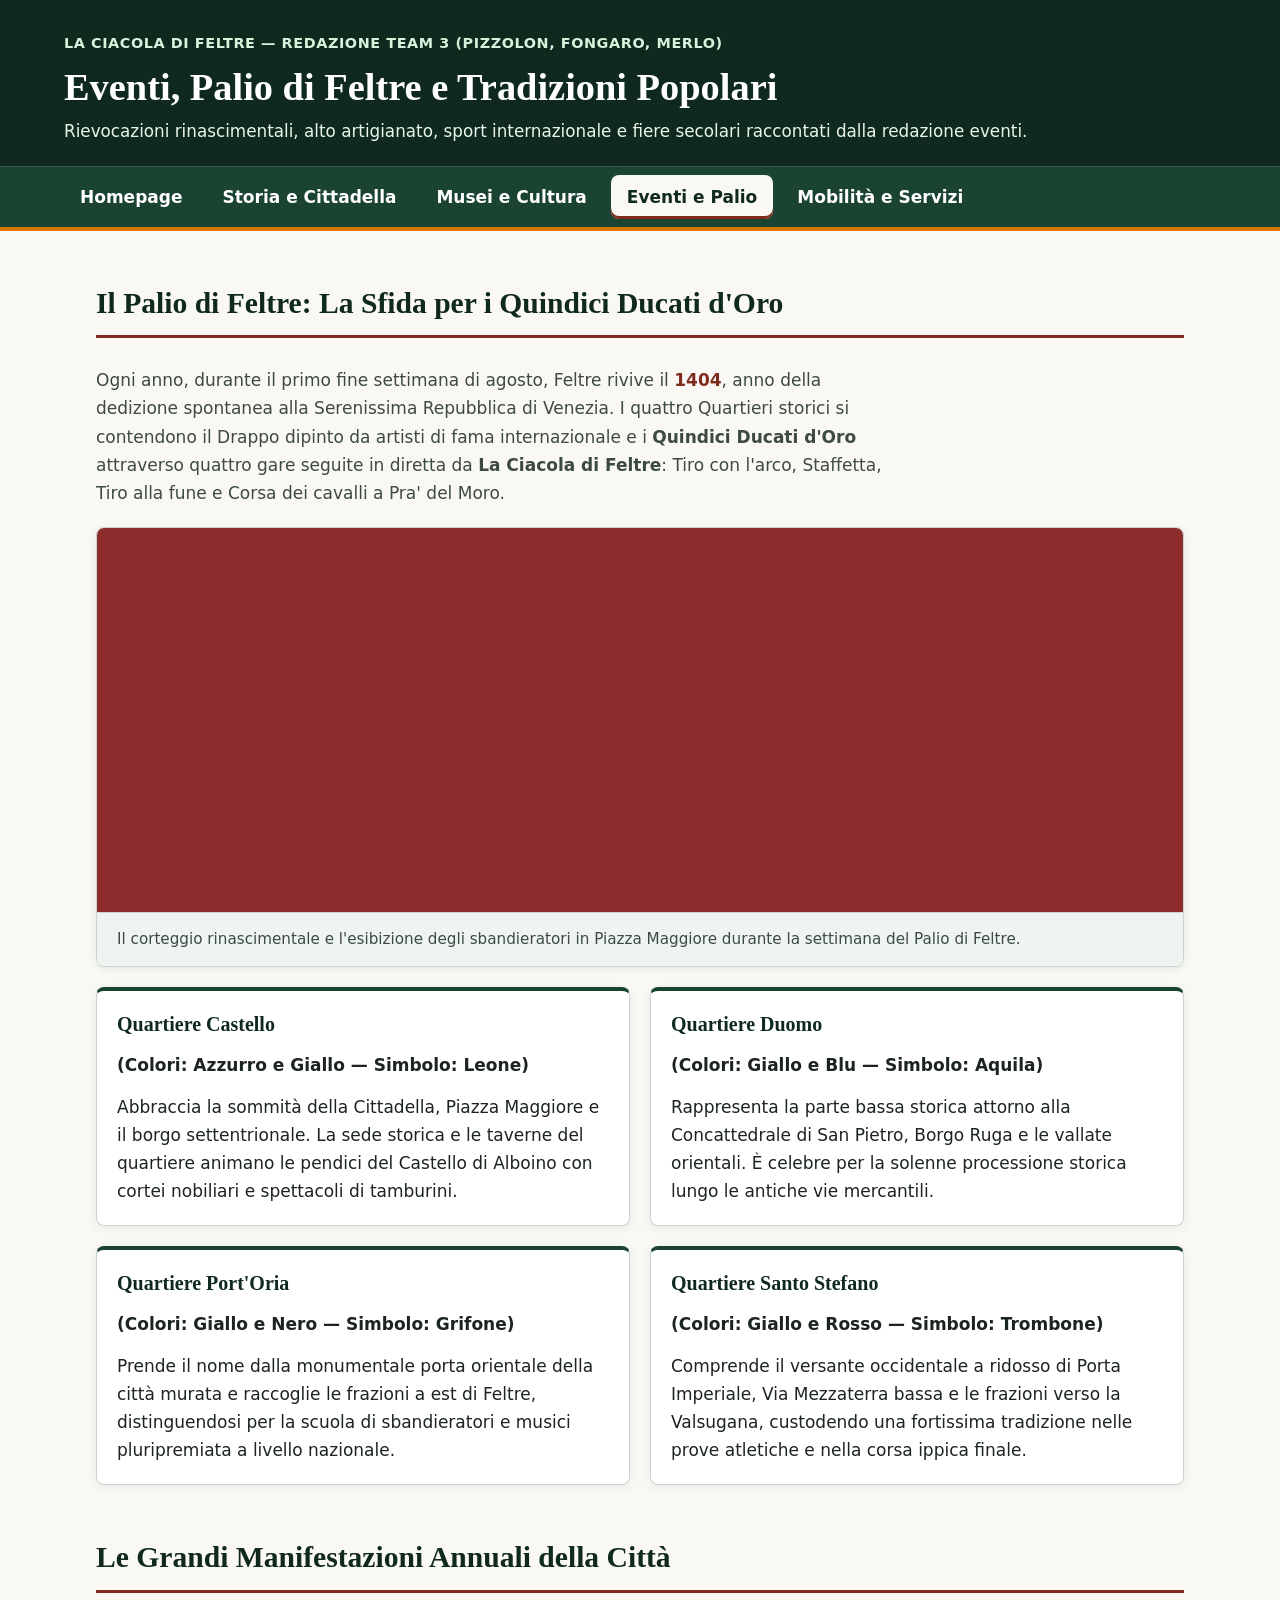
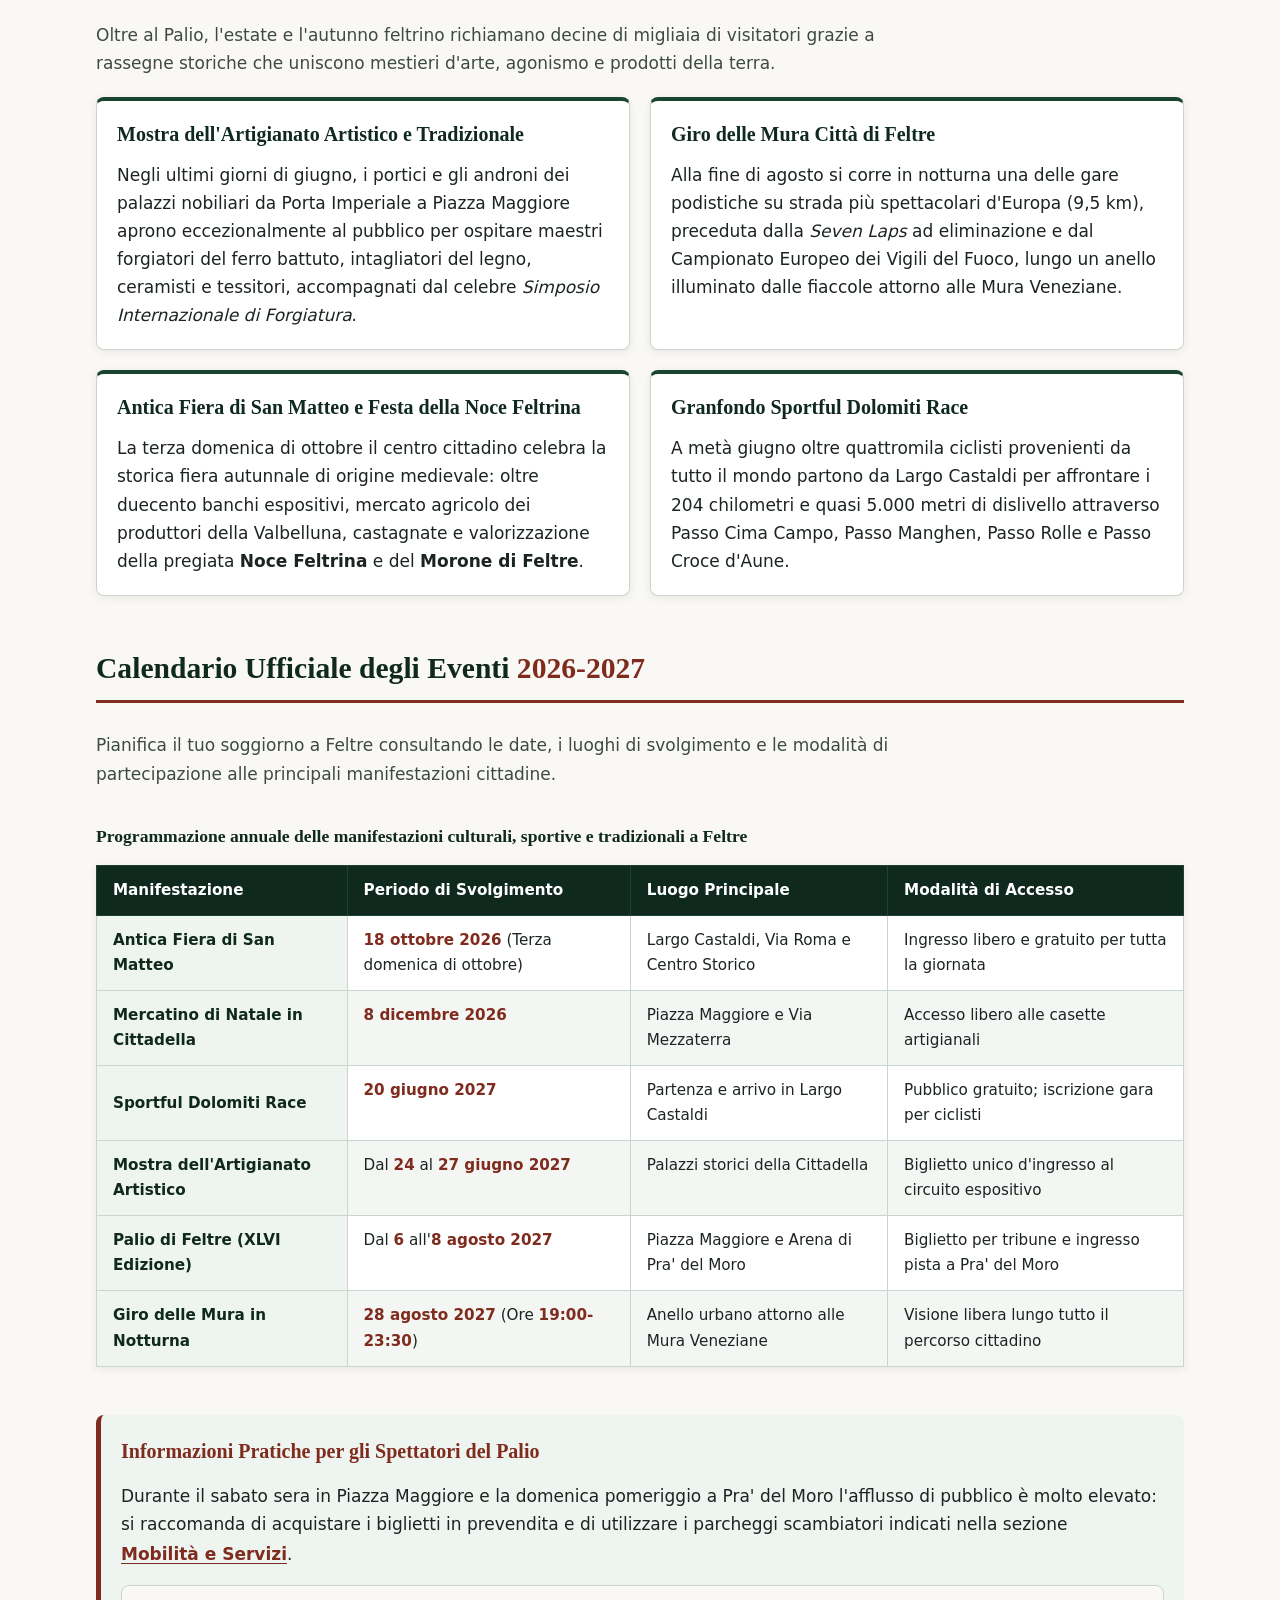
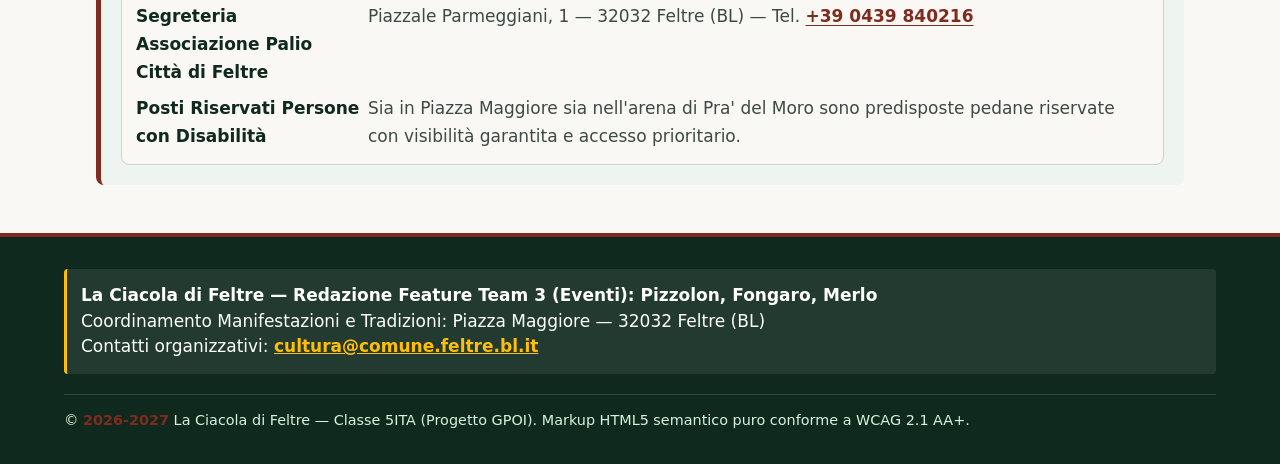
==== eventi.html @ 0b82a40a "conrollo e modifica grafica dei sottotitoli in <h4>" ====
<!DOCTYPE html>
<html lang="it">
<head>
  <meta charset="utf-8">
  <meta name="viewport" content="width=device-width, initial-scale=1.0">
  <meta name="description" content="La Ciacola di Feltre — Redazione Team 3: il Palio dei Quindici Ducati d'Oro, la Mostra dell'Artigianato Artistico, il Giro delle Mura e la Fiera di San Matteo.">
  <title>Eventi, Palio e Manifestazioni Tradizionali — La Ciacola di Feltre</title>
  <link rel="stylesheet" href="css/style.css">
</head>
<body>
  <a href="#contenuto-principale" class="salto-contenuto">Salta al contenuto principale</a>

  <header>
    <p>La Ciacola di Feltre — Redazione Team 3 (Pizzolon, Fongaro, Merlo)</p>
    <h1>Eventi, Palio di Feltre e Tradizioni Popolari</h1>
    <p>Rievocazioni rinascimentali, alto artigianato, sport internazionale e fiere secolari raccontati dalla redazione eventi.</p>
    <nav aria-label="Navigazione principale">
      <ul>
        <li><a href="index.html">Homepage</a></li>
        <li><a href="storia.html">Storia e Cittadella</a></li>
        <li><a href="musei.html">Musei e Cultura</a></li>
        <li><a href="eventi.html" aria-current="page">Eventi e Palio</a></li>
        <li><a href="mobilita.html">Mobilità e Servizi</a></li>
      </ul>
    </nav>
  </header>

  <main id="contenuto-principale">
    <section aria-labelledby="titolo-palio-feltre">
      <h2 id="titolo-palio-feltre">Il Palio di Feltre: La Sfida per i Quindici Ducati d'Oro</h2>
      <p>Ogni anno, durante il primo fine settimana di agosto, Feltre rivive il <time datetime="1404">1404</time>, anno della dedizione spontanea alla Serenissima Repubblica di Venezia. I quattro Quartieri storici si contendono il Drappo dipinto da artisti di fama internazionale e i <strong>Quindici Ducati d'Oro</strong> attraverso quattro gare seguite in diretta da <strong>La Ciacola di Feltre</strong>: Tiro con l'arco, Staffetta, Tiro alla fune e Corsa dei cavalli a Pra' del Moro.</p>

      <figure>
        <img src="img/palio-di-feltre-piazza.jpg" alt="Corteggio storico e sbandieratori dei quattro Quartieri del Palio di Feltre in Piazza Maggiore" width="800" height="450">
        <figcaption>Il corteggio rinascimentale e l'esibizione degli sbandieratori in Piazza Maggiore durante la settimana del Palio di Feltre.</figcaption>
      </figure>

      <article>
        <h3>Quartiere Castello <h4>(Colori: Azzurro e Giallo — Simbolo: Leone)</h4></h3>
        <p>Abbraccia la sommità della Cittadella, Piazza Maggiore e il borgo settentrionale. La sede storica e le taverne del quartiere animano le pendici del Castello di Alboino con cortei nobiliari e spettacoli di tamburini.</p>
      </article>

      <article>
        <h3>Quartiere Duomo <h4>(Colori: Giallo e Blu — Simbolo: Aquila)</h4></h3>
        <p>Rappresenta la parte bassa storica attorno alla Concattedrale di San Pietro, Borgo Ruga e le vallate orientali. È celebre per la solenne processione storica lungo le antiche vie mercantili.</p>
      </article>

      <article>
        <h3>Quartiere Port'Oria <h4>(Colori: Giallo e Nero — Simbolo: Grifone)</h4></h3>
        <p>Prende il nome dalla monumentale porta orientale della città murata e raccoglie le frazioni a est di Feltre, distinguendosi per la scuola di sbandieratori e musici pluripremiata a livello nazionale.</p>
      </article>

      <article>
        <h3>Quartiere Santo Stefano <h4>(Colori: Giallo e Rosso — Simbolo: Trombone)</h4></h3>
        <p>Comprende il versante occidentale a ridosso di Porta Imperiale, Via Mezzaterra bassa e le frazioni verso la Valsugana, custodendo una fortissima tradizione nelle prove atletiche e nella corsa ippica finale.</p>
      </article>
    </section>

    <section aria-labelledby="titolo-grandi-rassegne">
      <h2 id="titolo-grandi-rassegne">Le Grandi Manifestazioni Annuali della Città</h2>
      <p>Oltre al Palio, l'estate e l'autunno feltrino richiamano decine di migliaia di visitatori grazie a rassegne storiche che uniscono mestieri d'arte, agonismo e prodotti della terra.</p>

      <article>
        <h3>Mostra dell'Artigianato Artistico e Tradizionale</h3>
        <p>Negli ultimi giorni di giugno, i portici e gli androni dei palazzi nobiliari da Porta Imperiale a Piazza Maggiore aprono eccezionalmente al pubblico per ospitare maestri forgiatori del ferro battuto, intagliatori del legno, ceramisti e tessitori, accompagnati dal celebre <em>Simposio Internazionale di Forgiatura</em>.</p>
      </article>

      <article>
        <h3>Giro delle Mura Città di Feltre</h3>
        <p>Alla fine di agosto si corre in notturna una delle gare podistiche su strada più spettacolari d'Europa (<data value="9.5">9,5 km</data>), preceduta dalla <em>Seven Laps</em> ad eliminazione e dal Campionato Europeo dei Vigili del Fuoco, lungo un anello illuminato dalle fiaccole attorno alle Mura Veneziane.</p>
      </article>

      <article>
        <h3>Antica Fiera di San Matteo e Festa della Noce Feltrina</h3>
        <p>La terza domenica di ottobre il centro cittadino celebra la storica fiera autunnale di origine medievale: oltre duecento banchi espositivi, mercato agricolo dei produttori della Valbelluna, castagnate e valorizzazione della pregiata <strong>Noce Feltrina</strong> e del <strong>Morone di Feltre</strong>.</p>
      </article>

      <article>
        <h3>Granfondo Sportful Dolomiti Race</h3>
        <p>A metà giugno oltre quattromila ciclisti provenienti da tutto il mondo partono da Largo Castaldi per affrontare i <data value="204">204 chilometri</data> e quasi <data value="5000">5.000 metri</data> di dislivello attraverso Passo Cima Campo, Passo Manghen, Passo Rolle e Passo Croce d'Aune.</p>
      </article>
    </section>

    <section aria-labelledby="titolo-calendario-tabella">
      <h2 id="titolo-calendario-tabella">Calendario Ufficiale degli Eventi <time datetime=" 2026-2027">2026-2027</time></h2>
      <p>Pianifica il tuo soggiorno a Feltre consultando le date, i luoghi di svolgimento e le modalità di partecipazione alle principali manifestazioni cittadine.</p>

      <table>
        <caption>Programmazione annuale delle manifestazioni culturali, sportive e tradizionali a Feltre</caption>
        <thead>
          <tr>
            <th scope="col">Manifestazione</th>
            <th scope="col">Periodo di Svolgimento</th>
            <th scope="col">Luogo Principale</th>
            <th scope="col">Modalità di Accesso</th>
          </tr>
        </thead>
        <tbody>
          <tr>
            <th scope="row">Antica Fiera di San Matteo</th>
            <td><time datetime="2026-10-18">18 ottobre 2026</time> (Terza domenica di ottobre)</td>
            <td>Largo Castaldi, Via Roma e Centro Storico</td>
            <td>Ingresso libero e gratuito per tutta la giornata</td>
          </tr>
          <tr>
            <th scope="row">Mercatino di Natale in Cittadella</th>
            <td><time datetime="2026-12-08">8 dicembre 2026</time></td>
            <td>Piazza Maggiore e Via Mezzaterra</td>
            <td>Accesso libero alle casette artigianali</td>
          </tr>
          <tr>
            <th scope="row">Sportful Dolomiti Race</th>
            <td><time datetime="2027-06-20">20 giugno 2027</time></td>
            <td>Partenza e arrivo in Largo Castaldi</td>
            <td>Pubblico gratuito; iscrizione gara per ciclisti</td>
          </tr>
          <tr>
            <th scope="row">Mostra dell'Artigianato Artistico</th>
            <td>Dal <time datetime="2027-06-24">24</time> al <time datetime="2027-06-27">27 giugno 2027</time></td>
            <td>Palazzi storici della Cittadella</td>
            <td>Biglietto unico d'ingresso al circuito espositivo</td>
          </tr>
          <tr>
            <th scope="row">Palio di Feltre (XLVI Edizione)</th>
            <td>Dal <time datetime="2027-08-06">6</time> all'<time datetime="2027-08-08">8 agosto 2027</time></td>
            <td>Piazza Maggiore e Arena di Pra' del Moro</td>
            <td>Biglietto per tribune e ingresso pista a Pra' del Moro</td>
          </tr>
          <tr>
            <th scope="row">Giro delle Mura in Notturna</th>
            <td><time datetime="2027-08-28">28 agosto 2027</time> (Ore <time datetime="19:00-23:30">19:00-23:30</time>)</td>
            <td>Anello urbano attorno alle Mura Veneziane</td>
            <td>Visione libera lungo tutto il percorso cittadino</td>
          </tr>
        </tbody>
      </table>
    </section>

    <aside aria-labelledby="titolo-consigli-palio">
      <h2 id="titolo-consigli-palio">Informazioni Pratiche per gli Spettatori del Palio</h2>
      <p>Durante il sabato sera in Piazza Maggiore e la domenica pomeriggio a Pra' del Moro l'afflusso di pubblico è molto elevato: si raccomanda di acquistare i biglietti in prevendita e di utilizzare i parcheggi scambiatori indicati nella sezione <a href="mobilita.html">Mobilità e Servizi</a>.</p>
      <dl>
        <dt>Segreteria Associazione Palio Città di Feltre</dt>
        <dd>Piazzale Parmeggiani, 1 — 32032 Feltre (BL) — Tel. <a href="tel:+390439840216">+39 0439 840216</a></dd>
        <dt>Posti Riservati Persone con Disabilità</dt>
        <dd>Sia in Piazza Maggiore sia nell'arena di Pra' del Moro sono predisposte pedane riservate con visibilità garantita e accesso prioritario.</dd>
      </dl>
    </aside>
  </main>

  <footer>
    <address>
      <strong>La Ciacola di Feltre — Redazione Feature Team 3 (Eventi): Pizzolon, Fongaro, Merlo</strong><br>
      Coordinamento Manifestazioni e Tradizioni: Piazza Maggiore — 32032 Feltre (BL)<br>
      Contatti organizzativi: <a href="mailto:cultura@comune.feltre.bl.it">cultura@comune.feltre.bl.it</a>
    </address>
    <p>&copy; <time datetime="2026-2027">2026-2027</time> La Ciacola di Feltre — Classe 5ITA (Progetto GPOI). Markup HTML5 semantico puro conforme a WCAG 2.1 AA+.</p>
  </footer>
</body>
</html>
---- css/style.css ----
/* ==========================================================================
   PORTALE TURISTICO E CULTURALE CITTÀ DI FELTRE — "LA CIACCOLA"
   Classe 5ITA - Progetto GPOI (A.S. 2026/2027)
   Architettura CSS Mobile-First per HTML5 Semantico Puro (Zero div / Zero span)
   Conformità Accessibilità: WCAG 2.1 Livello AA+ (Contrasto >= 4.5:1)
   ========================================================================== */

:root {
  /* Palette Cromatica Istituzionale — Territorio Feltrino & Dolomiti Bellunesi */
  --colore-primario: #1b4332;          /* Verde Bosco Dolomitico (Contrasto su bianco: 10.8:1) */
  --colore-primario-scuro: #0f291e;    /* Verde Abete Profondo per header/footer (Contrasto: 15.2:1) */
  --colore-secondario: #7f2b1d;        /* Rosso Mattone Veneziano (Contrasto su bianco: 7.9:1) */
  --colore-accento: #d97706;           /* Oro Antico Palio di Feltre per bordi e dettagli */
  --colore-focus: #ffbe0b;             /* Giallo Ambra ad alto contrasto per :focus-visible */

  /* Superfici e Sfondi (Pietra Dolomia & Carta Antica) */
  --sfondo-pagina: #faf8f5;            /* Pietra Dolomia chiara */
  --sfondo-superficie: #ffffff;        /* Bianco puro per schede <article> e tabelle */
  --sfondo-evidenza: #eef4f0;          /* Salvia chiarissimo per <aside> e <figure> */
  --sfondo-tabella-pari: #f4f6f4;      /* Riga alternata tabelle per scansionabilità */

  /* Tipografia e Testi (Contrasto elevato AAA) */
  --testo-principale: #1c2421;         /* Antracite Dolomitica (Contrasto su sfondo: 15.1:1) */
  --testo-secondario: #3d4a44;         /* Grigio Ardesia Scuro (Contrasto su sfondo: 8.6:1) */
  --testo-chiaro: #ffffff;             /* Testo su superfici scure */
  --colore-bordo: #cbd5cf;             /* Bordo delicato ad alta leggibilità */

  /* Tipografia fluida e scale metriche */
  --font-titoli: Georgia, "Times New Roman", Times, serif;
  --font-corpo: system-ui, -apple-system, "Segoe UI", Roboto, "Helvetica Neue", Arial, sans-serif;
  --font-mono: ui-monospace, SFMono-Regular, Menlo, Monaco, Consolas, monospace;

  /* Spaziature e Layout */
  --spazio-xs: 0.5rem;
  --spazio-sm: 0.875rem;
  --spazio-md: 1.25rem;
  --spazio-lg: 2rem;
  --spazio-xl: 3rem;
  --larghezza-max: 72rem;              /* 1152px max container */
  --raggio-bordo: 0.5rem;
  --ombra-scheda: 0 2px 8px rgba(15, 41, 30, 0.08);
}

/* ==========================================================================
   1. RESET MODERNO & BASE ACCESSIBILE
   ========================================================================== */

*,
*::before,
*::after {
  box-sizing: border-box;
  margin: 0;
  padding: 0;
}

html {
  font-size: 100%;
  scroll-behavior: smooth;
  -webkit-text-size-adjust: 100%;
}

@media (prefers-reduced-motion: reduce) {
  html {
    scroll-behavior: auto;
  }
  *,
  *::before,
  *::after {
    animation-duration: 0.01ms !important;
    animation-iteration-count: 1 !important;
    transition-duration: 0.01ms !important;
  }
}

body {
  font-family: var(--font-corpo);
  font-size: 1.0625rem;
  line-height: 1.65;
  color: var(--testo-principale);
  background-color: var(--sfondo-pagina);
  display: flex;
  flex-direction: column;
  min-height: 100vh;
}

/* ==========================================================================
   2. ACCESSIBILITÀ DA TASTIERA: FOCUS VISIBILE & SKIP-LINK (WCAG 2.1 AA+)
   ========================================================================== */

:focus-visible {
  outline: 3px solid var(--colore-secondario);
  outline-offset: 3px;
}

header :focus-visible,
nav :focus-visible,
footer :focus-visible {
  outline: 3px solid var(--colore-focus);
  outline-offset: 3px;
}

.salto-contenuto {
  position: absolute;
  top: -10rem;
  left: var(--spazio-md);
  z-index: 1000;
  background-color: var(--colore-focus);
  color: #000000;
  font-weight: 700;
  padding: 0.75rem 1.25rem;
  border-radius: 0 0 var(--raggio-bordo) var(--raggio-bordo);
  text-decoration: none;
  border: 2px solid #000000;
  box-shadow: 0 4px 12px rgba(0, 0, 0, 0.25);
}

.salto-contenuto:focus {
  top: 0;
  outline: 3px solid #000000;
  outline-offset: 2px;
}

/* ==========================================================================
   3. INTESTAZIONE (<header>) E NAVIGAZIONE GLOBALE UNIFICATA (<nav>)
   ========================================================================== */

body > header {
  background-color: var(--colore-primario-scuro);
  color: var(--testo-chiaro);
  border-bottom: 4px solid var(--colore-accento);
  padding: var(--spazio-md) var(--spazio-md) 0;
}

body > header > p {
  max-width: var(--larghezza-max);
  margin: 0 auto var(--spazio-xs);
  font-size: 0.9rem;
  letter-spacing: 0.04em;
  text-transform: uppercase;
  color: #d8f3dc;
  font-weight: 600;
}

body > header > h1 {
  max-width: var(--larghezza-max);
  margin: 0 auto var(--spazio-xs);
  font-family: var(--font-titoli);
  font-size: clamp(1.65rem, 3.5vw, 2.4rem);
  line-height: 1.2;
  color: var(--testo-chiaro);
}

body > header > p + p,
body > header > h1 + p {
  max-width: var(--larghezza-max);
  margin: 0 auto var(--spazio-md);
  font-size: 1.05rem;
  color: #e9f5ec;
  text-transform: none;
  letter-spacing: normal;
  font-weight: 400;
}

nav[aria-label="Navigazione principale"] {
  background-color: var(--colore-primario);
  margin: 0 calc(var(--spazio-md) * -1);
  padding: 0 var(--spazio-md);
  border-top: 1px solid rgba(255, 255, 255, 0.15);
}

nav[aria-label="Navigazione principale"] > ul {
  list-style: none;
  max-width: var(--larghezza-max);
  margin: 0 auto;
  display: flex;
  flex-direction: column;
  gap: 0.25rem;
  padding: var(--spazio-xs) 0;
}

nav[aria-label="Navigazione principale"] a {
  display: flex;
  align-items: center;
  min-height: 44px; /* Target di tocco minimo WCAG >= 44x44px */
  padding: 0.5rem 1rem;
  color: var(--testo-chiaro);
  text-decoration: none;
  font-weight: 600;
  border-radius: var(--raggio-bordo);
  transition: background-color 0.15s ease;
}

nav[aria-label="Navigazione principale"] a:hover {
  background-color: rgba(255, 255, 255, 0.14);
  text-decoration: underline;
}

nav[aria-label="Navigazione principale"] a[aria-current="page"] {
  background-color: var(--sfondo-pagina);
  color: var(--colore-primario-scuro);
  font-weight: 700;
  box-shadow: inset 0 -3px 0 var(--colore-secondario);
}

/* ==========================================================================
   4. CORPO CENTRALE (<main>), SEZIONI (<section>), ARTICOLI (<article>)
   ========================================================================== */

main {
  flex: 1;
  width: 100%;
  max-width: var(--larghezza-max);
  margin: 0 auto;
  padding: var(--spazio-lg) var(--spazio-md);
  display: flex;
  flex-direction: column;
  gap: var(--spazio-xl);
}

section {
  display: grid;
  grid-template-columns: 1fr;
  gap: var(--spazio-md);
}

section > h2 {
  grid-column: 1 / -1;
  font-family: var(--font-titoli);
  font-size: clamp(1.4rem, 2.5vw, 1.85rem);
  color: var(--colore-primario-scuro);
  border-bottom: 3px solid var(--colore-secondario);
  padding-bottom: var(--spazio-xs);
  margin-bottom: var(--spazio-xs);
}

section > p {
  grid-column: 1 / -1;
  color: var(--testo-secondario);
  max-width: 75ch;
}

article {
  background-color: var(--sfondo-superficie);
  border: 1px solid var(--colore-bordo);
  border-top: 4px solid var(--colore-primario);
  border-radius: var(--raggio-bordo);
  padding: var(--spazio-md);
  box-shadow: var(--ombra-scheda);
  display: flex;
  flex-direction: column;
  gap: var(--spazio-sm);
}

article h3 {
  font-family: var(--font-titoli);
  font-size: 1.25rem;
  color: var(--colore-primario-scuro);
  line-height: 1.3;
}

article p,
article ul,
article ol,
article dl {
  color: var(--testo-principale);
}

article ul,
article ol,
aside ul,
aside ol {
  padding-left: 1.25rem;
  display: flex;
  flex-direction: column;
  gap: 0.375rem;
}

article a,
section a,
aside a {
  color: var(--colore-secondario);
  font-weight: 600;
  text-underline-offset: 0.2em;
  display: inline-block;
  padding: 0.15rem 0;
}

article a:hover,
section a:hover,
aside a:hover {
  color: var(--colore-primario-scuro);
  text-decoration-thickness: 2px;
}

/* ==========================================================================
   5. APPROFONDIMENTI (<aside>), IMMAGINI (<figure>) E LISTE (<dl>)
   ========================================================================== */

aside {
  background-color: var(--sfondo-evidenza);
  border-left: 5px solid var(--colore-secondario);
  border-radius: var(--raggio-bordo);
  padding: var(--spazio-md);
  display: flex;
  flex-direction: column;
  gap: var(--spazio-sm);
}

aside h2,
aside h3 {
  font-family: var(--font-titoli);
  color: var(--colore-secondario);
  font-size: 1.25rem;
}

figure {
  grid-column: 1 / -1;
  background-color: var(--sfondo-superficie);
  border: 1px solid var(--colore-bordo);
  border-radius: var(--raggio-bordo);
  overflow: hidden;
  box-shadow: var(--ombra-scheda);
}

figure img {
  display: block;
  width: 100%;
  height: auto;
  max-height: 24rem;
  object-fit: cover;
}

figcaption {
  padding: var(--spazio-sm) var(--spazio-md);
  font-size: 0.95rem;
  color: var(--testo-secondario);
  background-color: var(--sfondo-evidenza);
  border-top: 1px solid var(--colore-bordo);
}

dl {
  display: grid;
  grid-template-columns: 1fr;
  gap: var(--spazio-xs);
  background-color: var(--sfondo-pagina);
  padding: var(--spazio-sm);
  border-radius: var(--raggio-bordo);
  border: 1px solid var(--colore-bordo);
}

dt {
  font-weight: 700;
  color: var(--colore-primario-scuro);
}

dd {
  margin-bottom: var(--spazio-xs);
  color: var(--testo-secondario);
}

time {
  font-weight: 600;
  color: var(--colore-secondario);
}

address {
  font-style: normal;
  background-color: var(--sfondo-pagina);
  padding: var(--spazio-sm);
  border-left: 3px solid var(--colore-primario);
  border-radius: 0.25rem;
  line-height: 1.5;
}

blockquote {
  grid-column: 1 / -1;
  background-color: var(--sfondo-evidenza);
  border-left: 4px solid var(--colore-accento);
  padding: var(--spazio-md);
  font-style: italic;
  color: var(--testo-principale);
  border-radius: var(--raggio-bordo);
}

/* ==========================================================================
   6. TABELLE DATI ACCESSIBILI (<table>, <caption>, <th scope="...">)
   ========================================================================== */

table {
  grid-column: 1 / -1;
  width: 100%;
  border-collapse: collapse;
  background-color: var(--sfondo-superficie);
  border: 1px solid var(--colore-bordo);
  box-shadow: var(--ombra-scheda);
  font-size: 0.95rem;
}

caption {
  caption-side: top;
  text-align: left;
  font-family: var(--font-titoli);
  font-weight: 700;
  font-size: 1.1rem;
  color: var(--colore-primario-scuro);
  padding: var(--spazio-sm) 0;
}

thead th {
  background-color: var(--colore-primario-scuro);
  color: var(--testo-chiaro);
  text-align: left;
  padding: 0.75rem 1rem;
  font-weight: 700;
  border: 1px solid var(--colore-primario);
}

tbody th[scope="row"] {
  background-color: var(--sfondo-evidenza);
  color: var(--colore-primario-scuro);
  text-align: left;
  font-weight: 700;
  padding: 0.75rem 1rem;
  border: 1px solid var(--colore-bordo);
}

td {
  padding: 0.75rem 1rem;
  border: 1px solid var(--colore-bordo);
  color: var(--testo-principale);
  vertical-align: top;
}

tbody tr:nth-child(even) td {
  background-color: var(--sfondo-tabella-pari);
}

/* ==========================================================================
   7. PIÈ DI PAGINA UNIFICATO (<footer>)
   ========================================================================== */

body > footer {
  background-color: var(--colore-primario-scuro);
  color: var(--testo-chiaro);
  border-top: 4px solid var(--colore-secondario);
  padding: var(--spazio-lg) var(--spazio-md);
  margin-top: auto;
}

body > footer > section,
body > footer > address,
body > footer > p {
  max-width: var(--larghezza-max);
  margin: 0 auto var(--spazio-md);
}

body > footer address {
  background-color: rgba(255, 255, 255, 0.08);
  color: var(--testo-chiaro);
  border-left-color: var(--colore-focus);
}

body > footer a {
  color: var(--colore-focus);
  font-weight: 600;
}

body > footer p:last-child {
  margin-bottom: 0;
  font-size: 0.9rem;
  color: #d8f3dc;
  border-top: 1px solid rgba(255, 255, 255, 0.15);
  padding-top: var(--spazio-sm);
}

/* ==========================================================================
   8. BREAKPOINT RESPONSIVE (TABLET & DESKTOP — MOBILE FIRST)
   ========================================================================== */

@media (min-width: 48rem) {
  nav[aria-label="Navigazione principale"] > ul {
    flex-direction: row;
    flex-wrap: wrap;
    gap: 0.5rem;
  }

  section {
    grid-template-columns: repeat(2, 1fr);
  }

  dl {
    grid-template-columns: minmax(10rem, 14rem) 1fr;
    align-items: baseline;
  }

  dd {
    margin-bottom: 0;
  }
}

@media (min-width: 68rem) {
  body > header {
    padding: var(--spazio-lg) var(--spazio-lg) 0;
  }

  nav[aria-label="Navigazione principale"] {
    margin: 0 calc(var(--spazio-lg) * -1);
    padding: 0 var(--spazio-lg);
  }

  main {
    padding: var(--spazio-xl) var(--spazio-lg);
  }
}

/* ==========================================================================
   9. FOGLIO DI STAMPA (@media print)
   ========================================================================== */

@media print {
  .salto-contenuto,
  nav[aria-label="Navigazione principale"] {
    display: none;
  }

  body {
    background-color: #ffffff;
    color: #000000;
    font-size: 11pt;
  }

  body > header,
  body > footer,
  article,
  aside,
  table {
    background-color: #ffffff;
    color: #000000;
    box-shadow: none;
    border-color: #000000;
  }
}
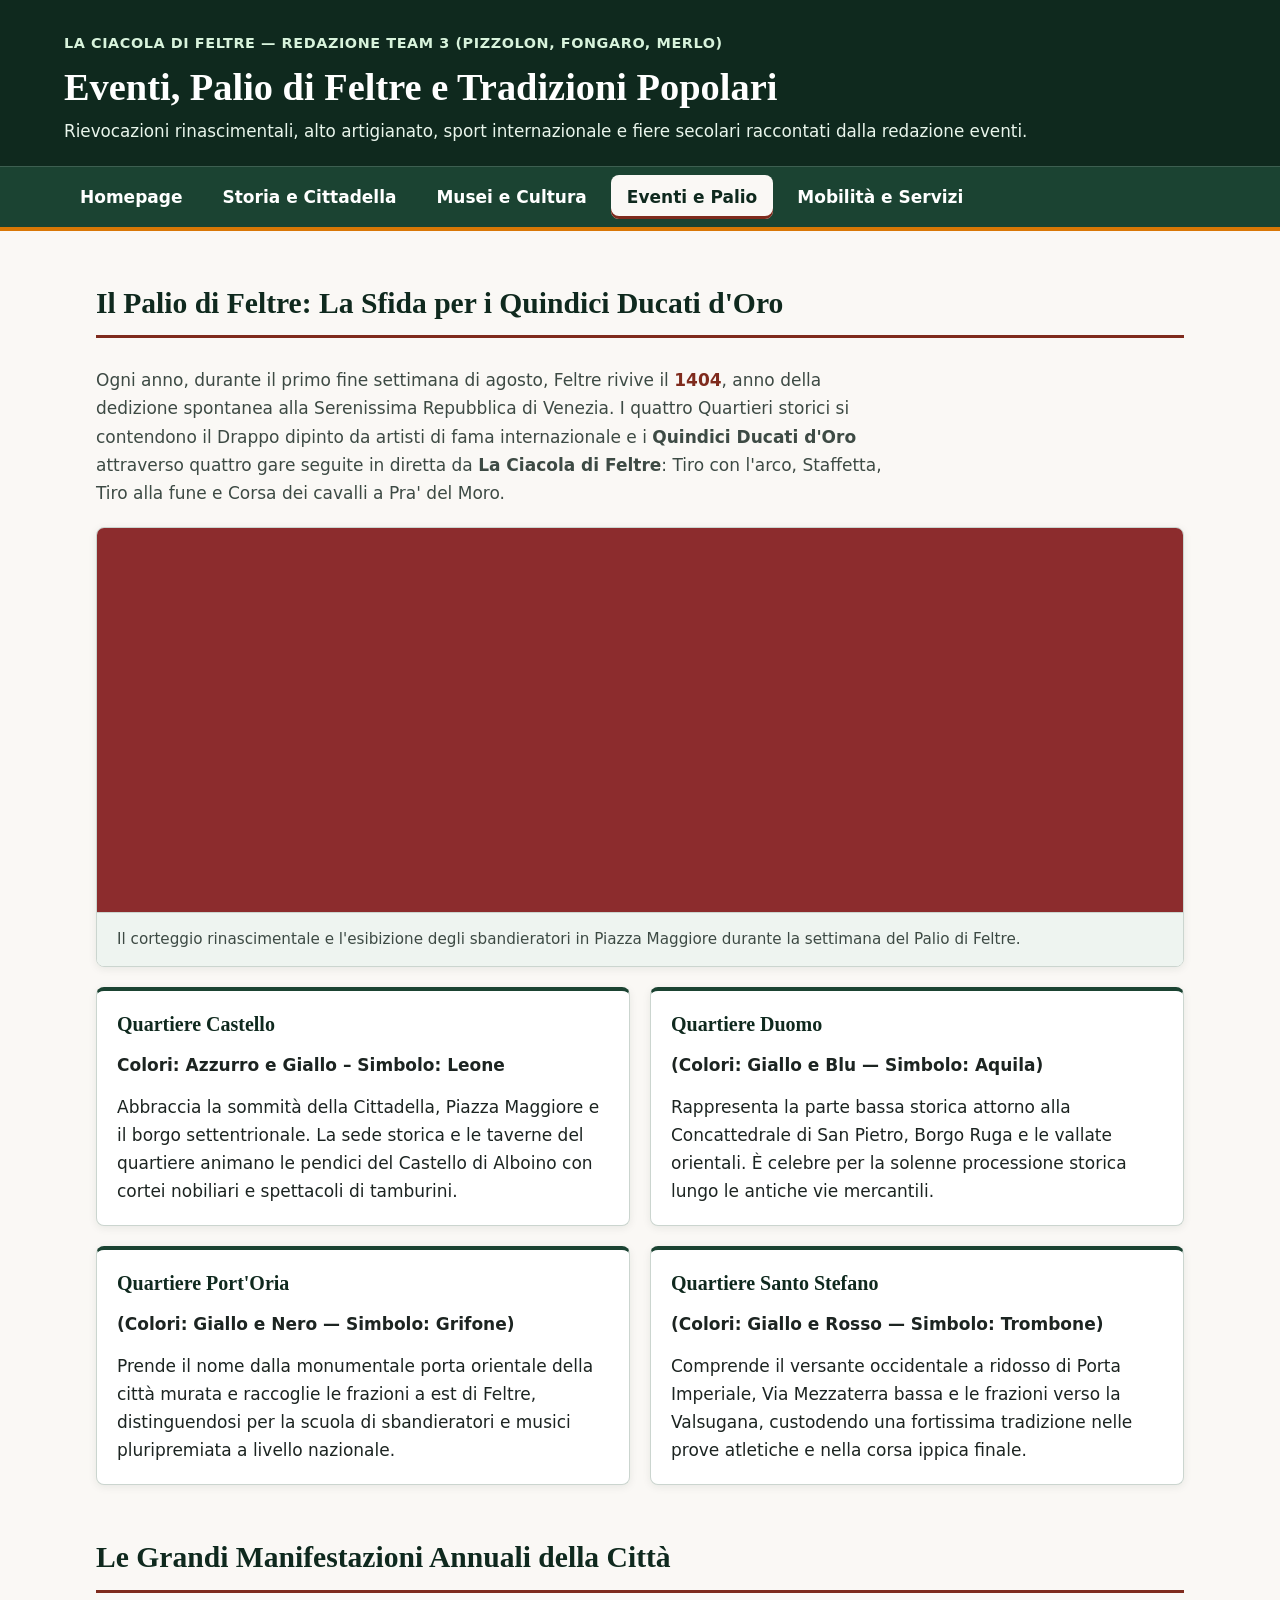
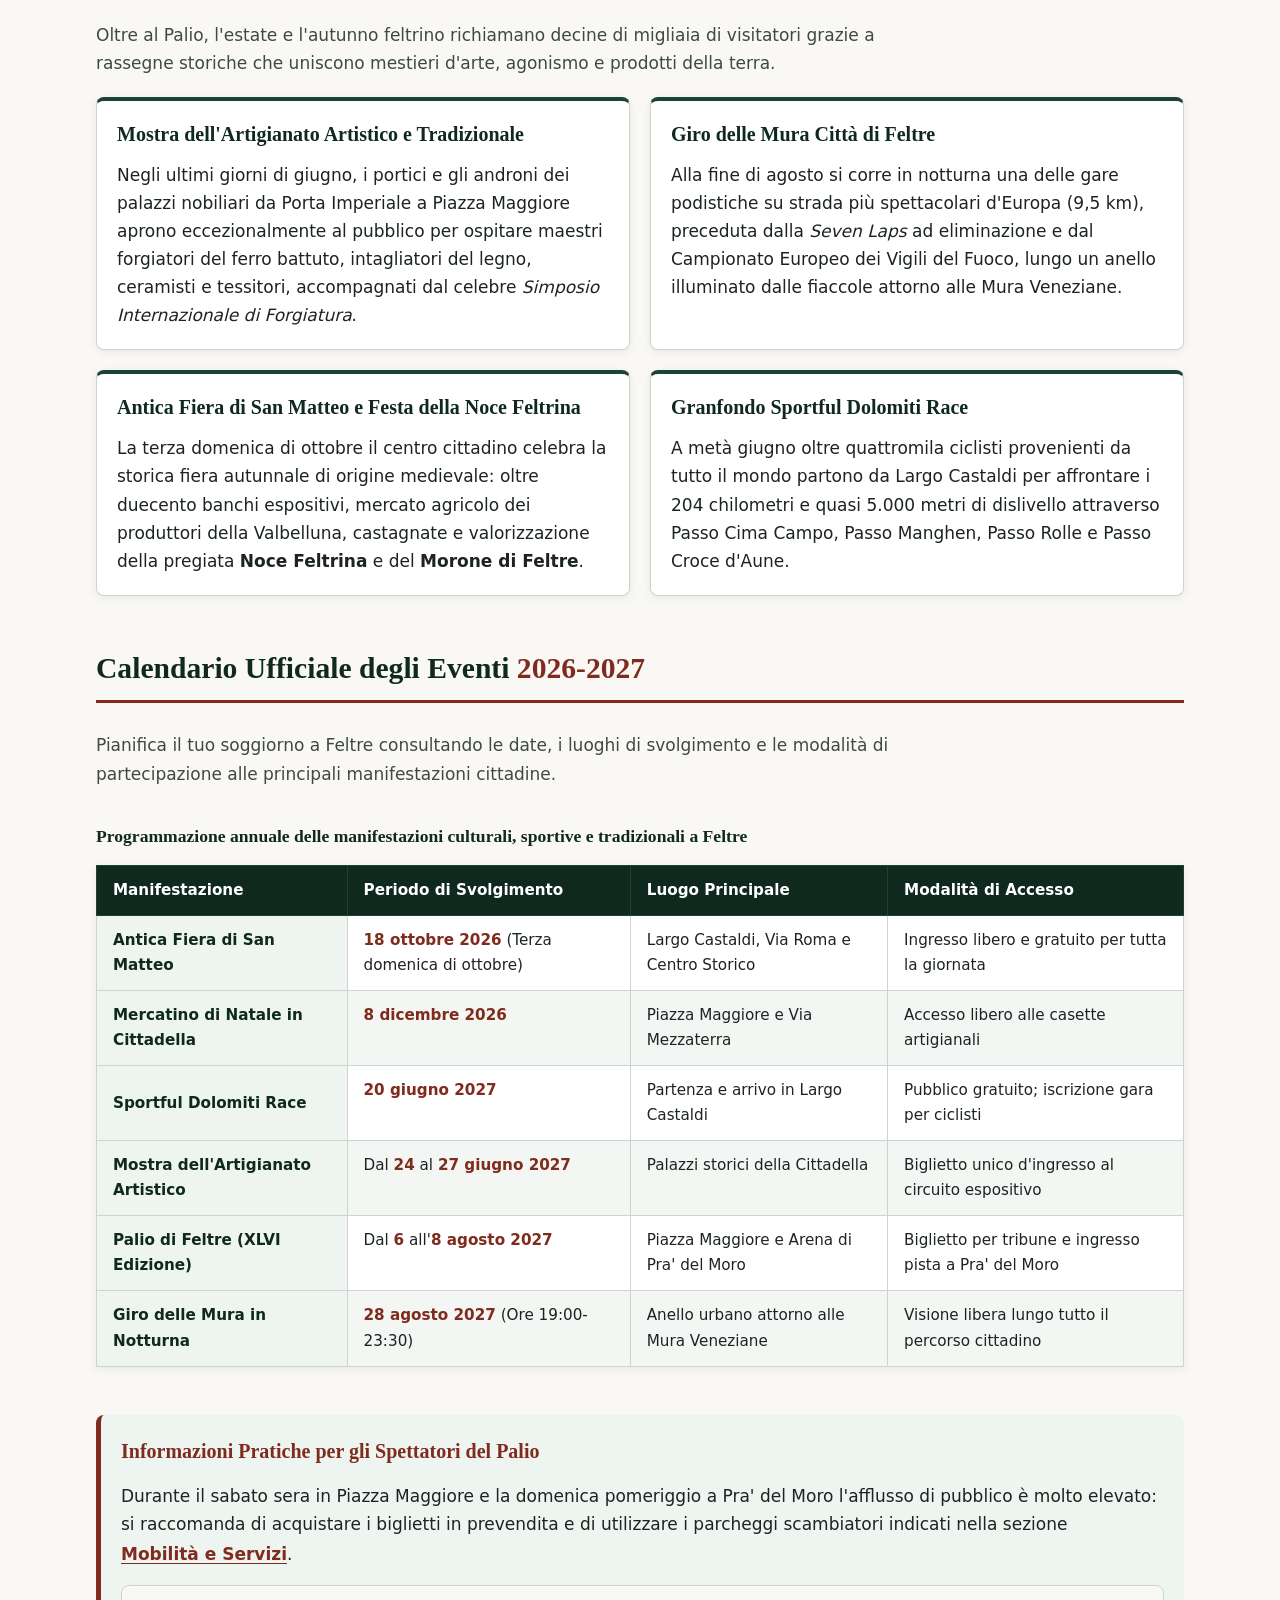
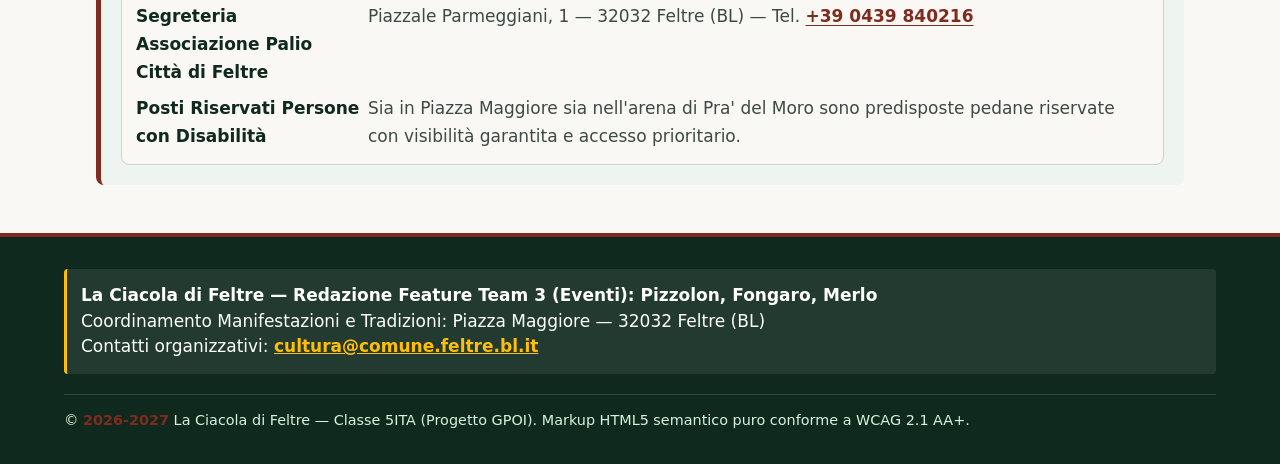
==== commit 1f235ed7: "fix(eventi): corregge gerarchia titoli e formatta sottotitoli dei quartieri" ====
--- a/eventi.html
+++ b/eventi.html
@@ -36,22 +36,27 @@
       </figure>
 
       <article>
-        <h3>Quartiere Castello <h4>(Colori: Azzurro e Giallo — Simbolo: Leone)</h4></h3>
+        <h3>Quartiere Castello </h3>
+        <h4>Colori: Azzurro e Giallo – Simbolo: Leone</h4>
+
         <p>Abbraccia la sommità della Cittadella, Piazza Maggiore e il borgo settentrionale. La sede storica e le taverne del quartiere animano le pendici del Castello di Alboino con cortei nobiliari e spettacoli di tamburini.</p>
       </article>
 
       <article>
-        <h3>Quartiere Duomo <h4>(Colori: Giallo e Blu — Simbolo: Aquila)</h4></h3>
+        <h3>Quartiere Duomo </h3>
+        <h4>(Colori: Giallo e Blu — Simbolo: Aquila)</h4>
         <p>Rappresenta la parte bassa storica attorno alla Concattedrale di San Pietro, Borgo Ruga e le vallate orientali. È celebre per la solenne processione storica lungo le antiche vie mercantili.</p>
       </article>
 
       <article>
-        <h3>Quartiere Port'Oria <h4>(Colori: Giallo e Nero — Simbolo: Grifone)</h4></h3>
+        <h3>Quartiere Port'Oria </h3>
+        <h4>(Colori: Giallo e Nero — Simbolo: Grifone)</h4>
         <p>Prende il nome dalla monumentale porta orientale della città murata e raccoglie le frazioni a est di Feltre, distinguendosi per la scuola di sbandieratori e musici pluripremiata a livello nazionale.</p>
       </article>
 
       <article>
-        <h3>Quartiere Santo Stefano <h4>(Colori: Giallo e Rosso — Simbolo: Trombone)</h4></h3>
+        <h3>Quartiere Santo Stefano </h3>
+        <h4>(Colori: Giallo e Rosso — Simbolo: Trombone)</h4>
         <p>Comprende il versante occidentale a ridosso di Porta Imperiale, Via Mezzaterra bassa e le frazioni verso la Valsugana, custodendo una fortissima tradizione nelle prove atletiche e nella corsa ippica finale.</p>
       </article>
     </section>
@@ -128,7 +133,8 @@
           </tr>
           <tr>
             <th scope="row">Giro delle Mura in Notturna</th>
-            <td><time datetime="2027-08-28">28 agosto 2027</time> (Ore <time datetime="19:00-23:30">19:00-23:30</time>)</td>
+            <td><time datetime="2027-08-28">28 agosto 2027</time> (Ore 19:00-23:30)</td>
+
             <td>Anello urbano attorno alle Mura Veneziane</td>
             <td>Visione libera lungo tutto il percorso cittadino</td>
           </tr>
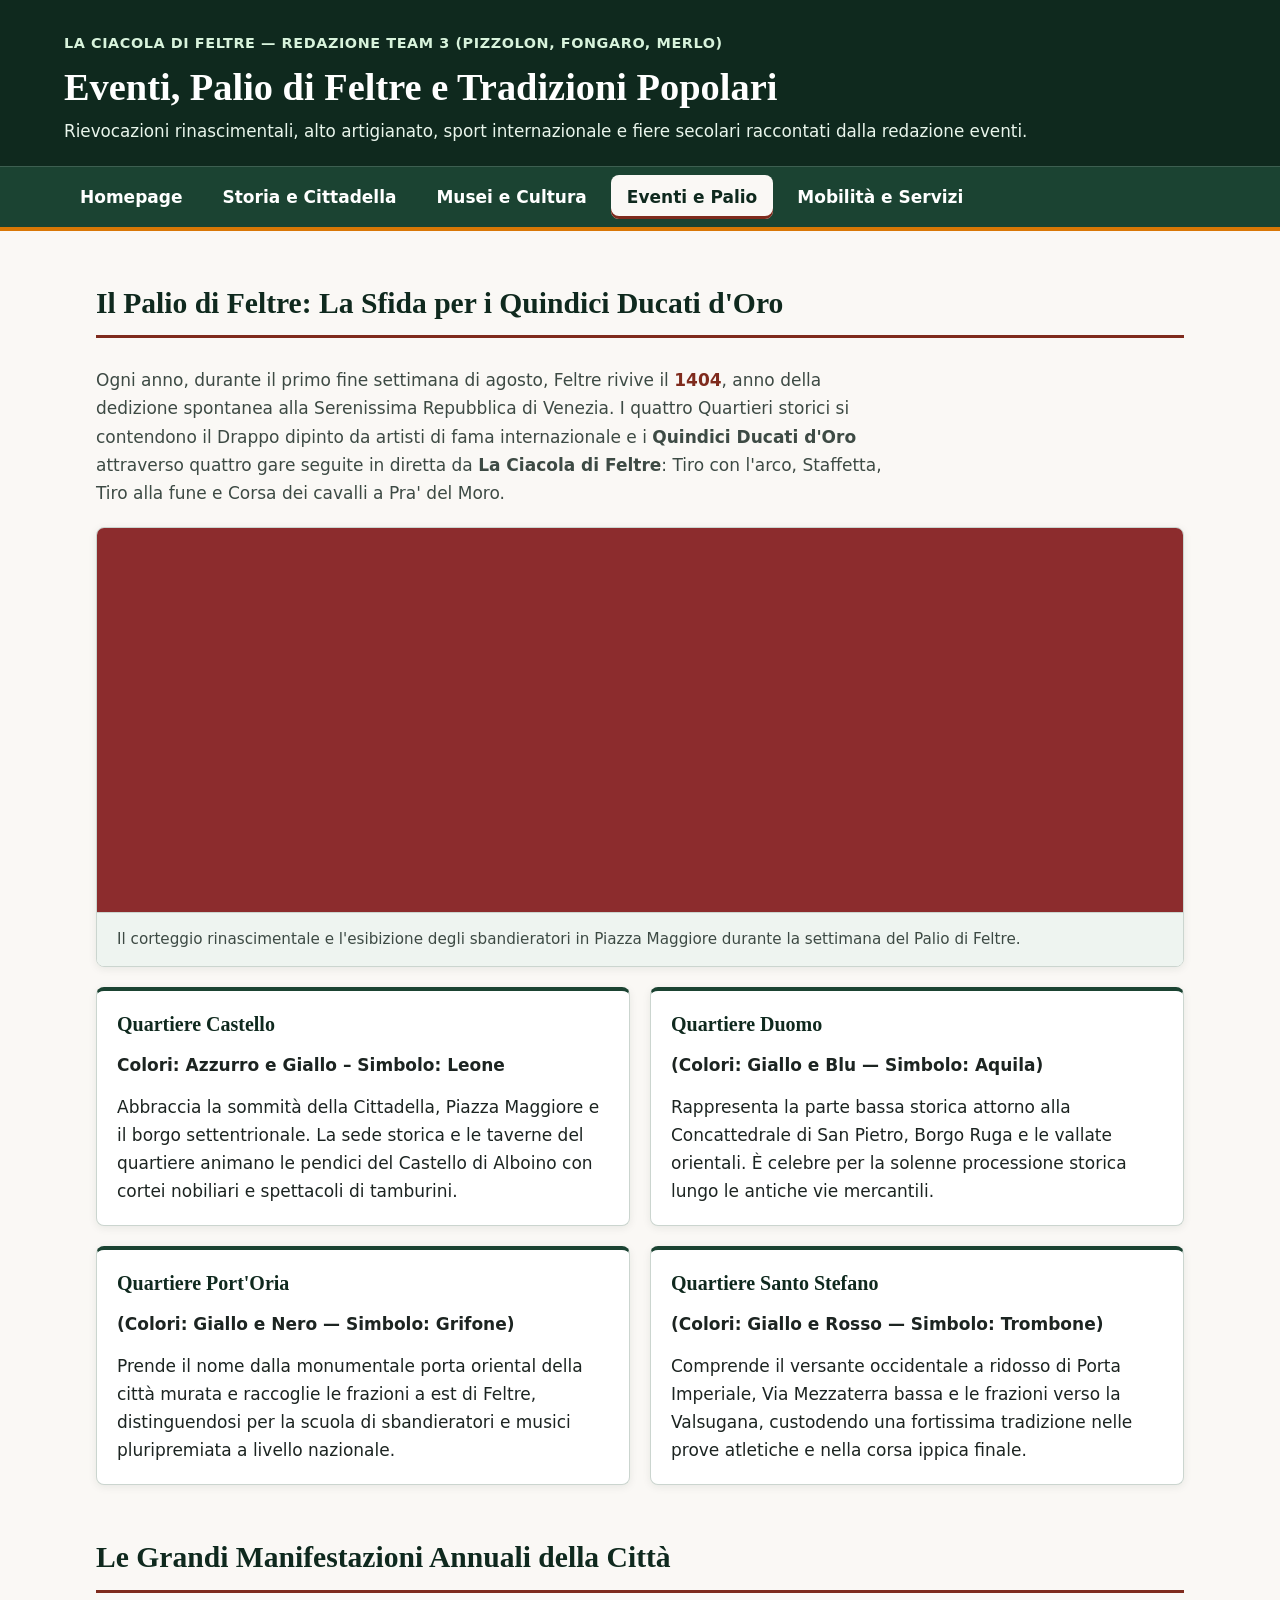
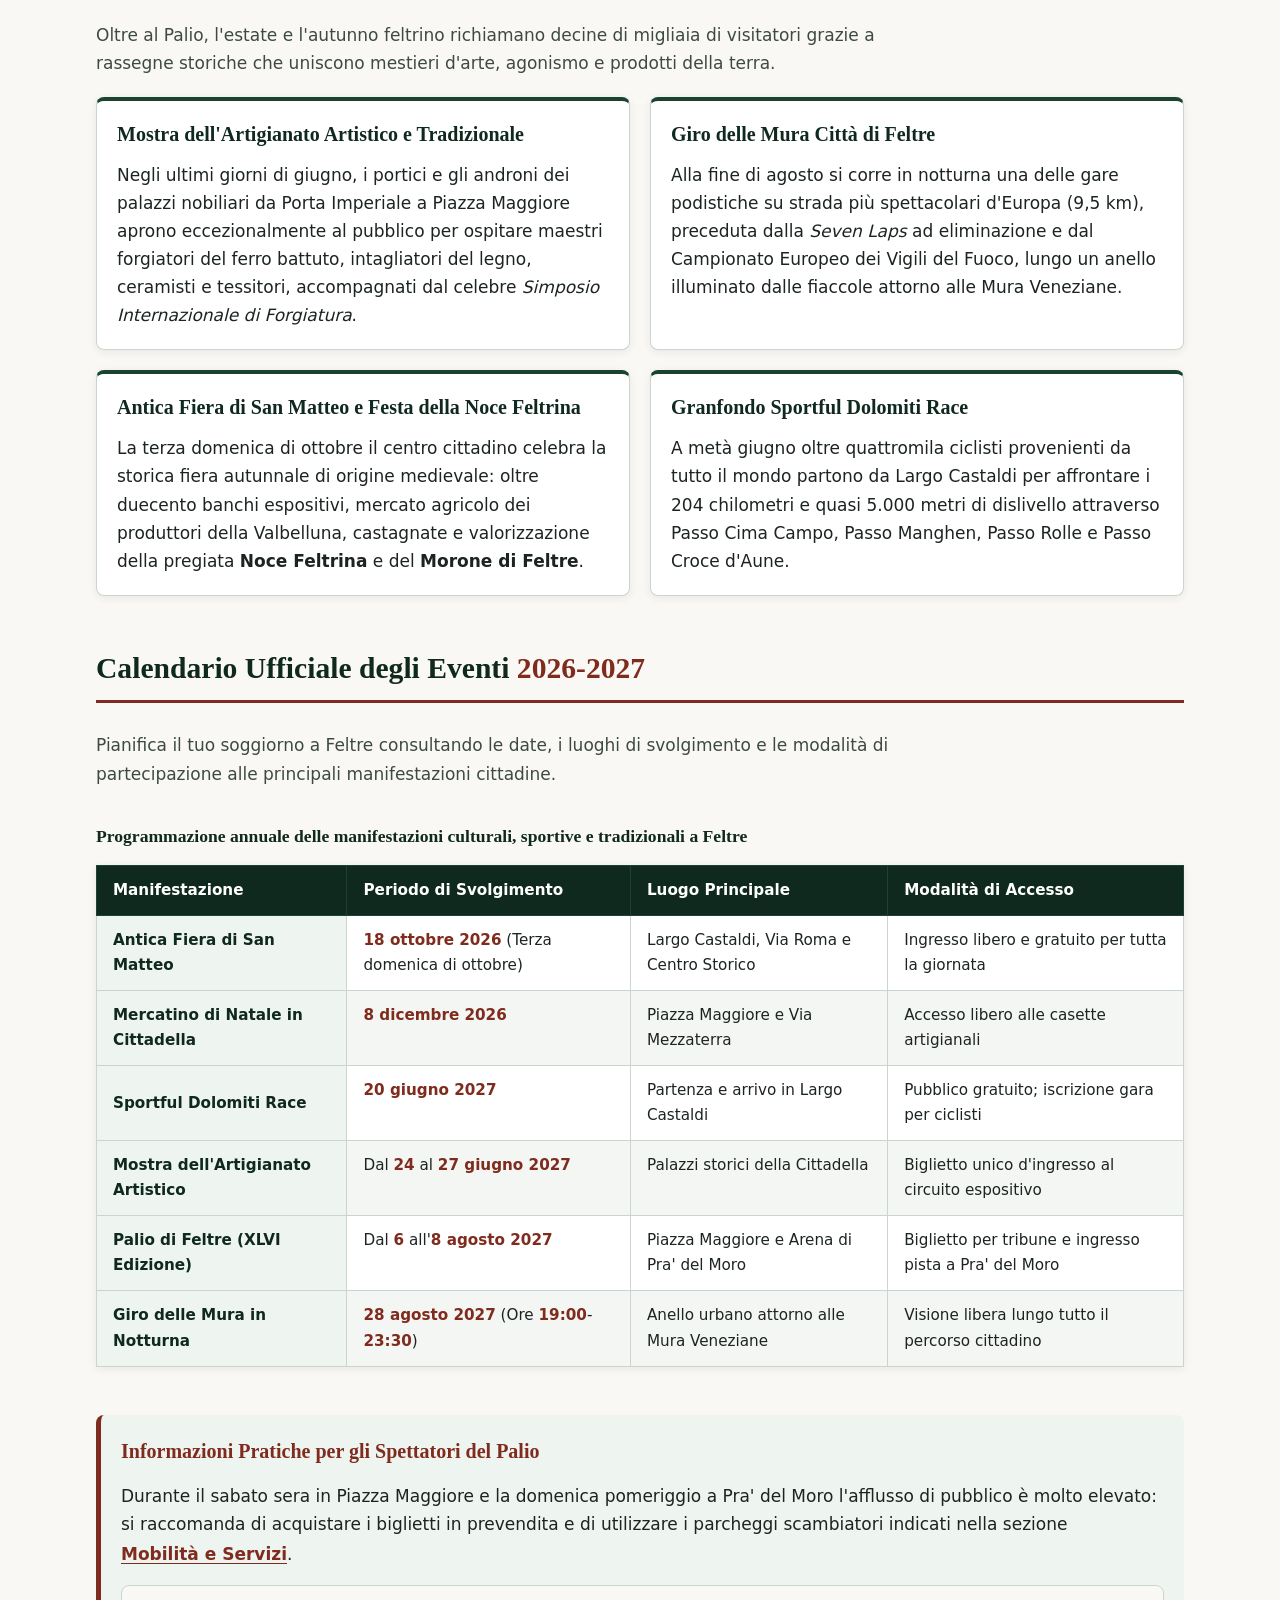
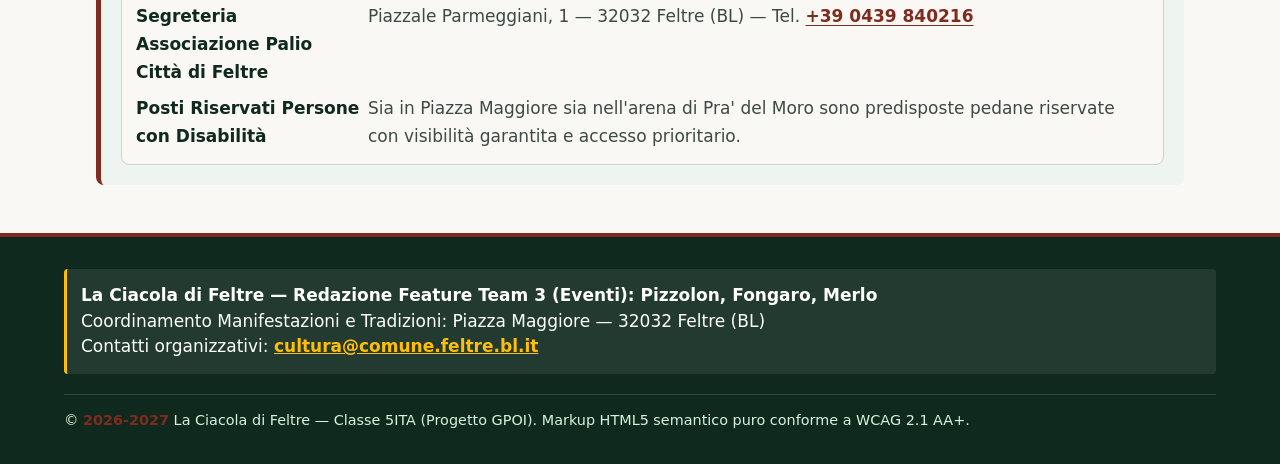
==== commit ae93bd5d: "fix(eventi): ottimizza sintassi tag time per intervalli orari" ====
--- a/eventi.html
+++ b/eventi.html
@@ -26,7 +26,7 @@
   </header>
 
   <main id="contenuto-principale">
-    <section aria-labelledby="titolo-palio-feltre">
+      <section aria-labelledby="titolo-palio-feltre">
       <h2 id="titolo-palio-feltre">Il Palio di Feltre: La Sfida per i Quindici Ducati d'Oro</h2>
       <p>Ogni anno, durante il primo fine settimana di agosto, Feltre rivive il <time datetime="1404">1404</time>, anno della dedizione spontanea alla Serenissima Repubblica di Venezia. I quattro Quartieri storici si contendono il Drappo dipinto da artisti di fama internazionale e i <strong>Quindici Ducati d'Oro</strong> attraverso quattro gare seguite in diretta da <strong>La Ciacola di Feltre</strong>: Tiro con l'arco, Staffetta, Tiro alla fune e Corsa dei cavalli a Pra' del Moro.</p>
 
@@ -36,26 +36,25 @@
       </figure>
 
       <article>
-        <h3>Quartiere Castello </h3>
+        <h3>Quartiere Castello</h3>
         <h4>Colori: Azzurro e Giallo – Simbolo: Leone</h4>
-
         <p>Abbraccia la sommità della Cittadella, Piazza Maggiore e il borgo settentrionale. La sede storica e le taverne del quartiere animano le pendici del Castello di Alboino con cortei nobiliari e spettacoli di tamburini.</p>
       </article>
 
       <article>
-        <h3>Quartiere Duomo </h3>
+        <h3>Quartiere Duomo</h3>
         <h4>(Colori: Giallo e Blu — Simbolo: Aquila)</h4>
         <p>Rappresenta la parte bassa storica attorno alla Concattedrale di San Pietro, Borgo Ruga e le vallate orientali. È celebre per la solenne processione storica lungo le antiche vie mercantili.</p>
       </article>
 
       <article>
-        <h3>Quartiere Port'Oria </h3>
+        <h3>Quartiere Port'Oria</h3>
         <h4>(Colori: Giallo e Nero — Simbolo: Grifone)</h4>
-        <p>Prende il nome dalla monumentale porta orientale della città murata e raccoglie le frazioni a est di Feltre, distinguendosi per la scuola di sbandieratori e musici pluripremiata a livello nazionale.</p>
+        <p>Prende il nome dalla monumentale porta oriental della città murata e raccoglie le frazioni a est di Feltre, distinguendosi per la scuola di sbandieratori e musici pluripremiata a livello nazionale.</p>
       </article>
 
       <article>
-        <h3>Quartiere Santo Stefano </h3>
+        <h3>Quartiere Santo Stefano</h3>
         <h4>(Colori: Giallo e Rosso — Simbolo: Trombone)</h4>
         <p>Comprende il versante occidentale a ridosso di Porta Imperiale, Via Mezzaterra bassa e le frazioni verso la Valsugana, custodendo una fortissima tradizione nelle prove atletiche e nella corsa ippica finale.</p>
       </article>
@@ -133,8 +132,7 @@
           </tr>
           <tr>
             <th scope="row">Giro delle Mura in Notturna</th>
-            <td><time datetime="2027-08-28">28 agosto 2027</time> (Ore 19:00-23:30)</td>
-
+             <td><time datetime="2027-08-28">28 agosto 2027</time> (Ore <time datetime="19:00">19:00</time>-<time datetime="23:30">23:30</time>)</td>
             <td>Anello urbano attorno alle Mura Veneziane</td>
             <td>Visione libera lungo tutto il percorso cittadino</td>
           </tr>
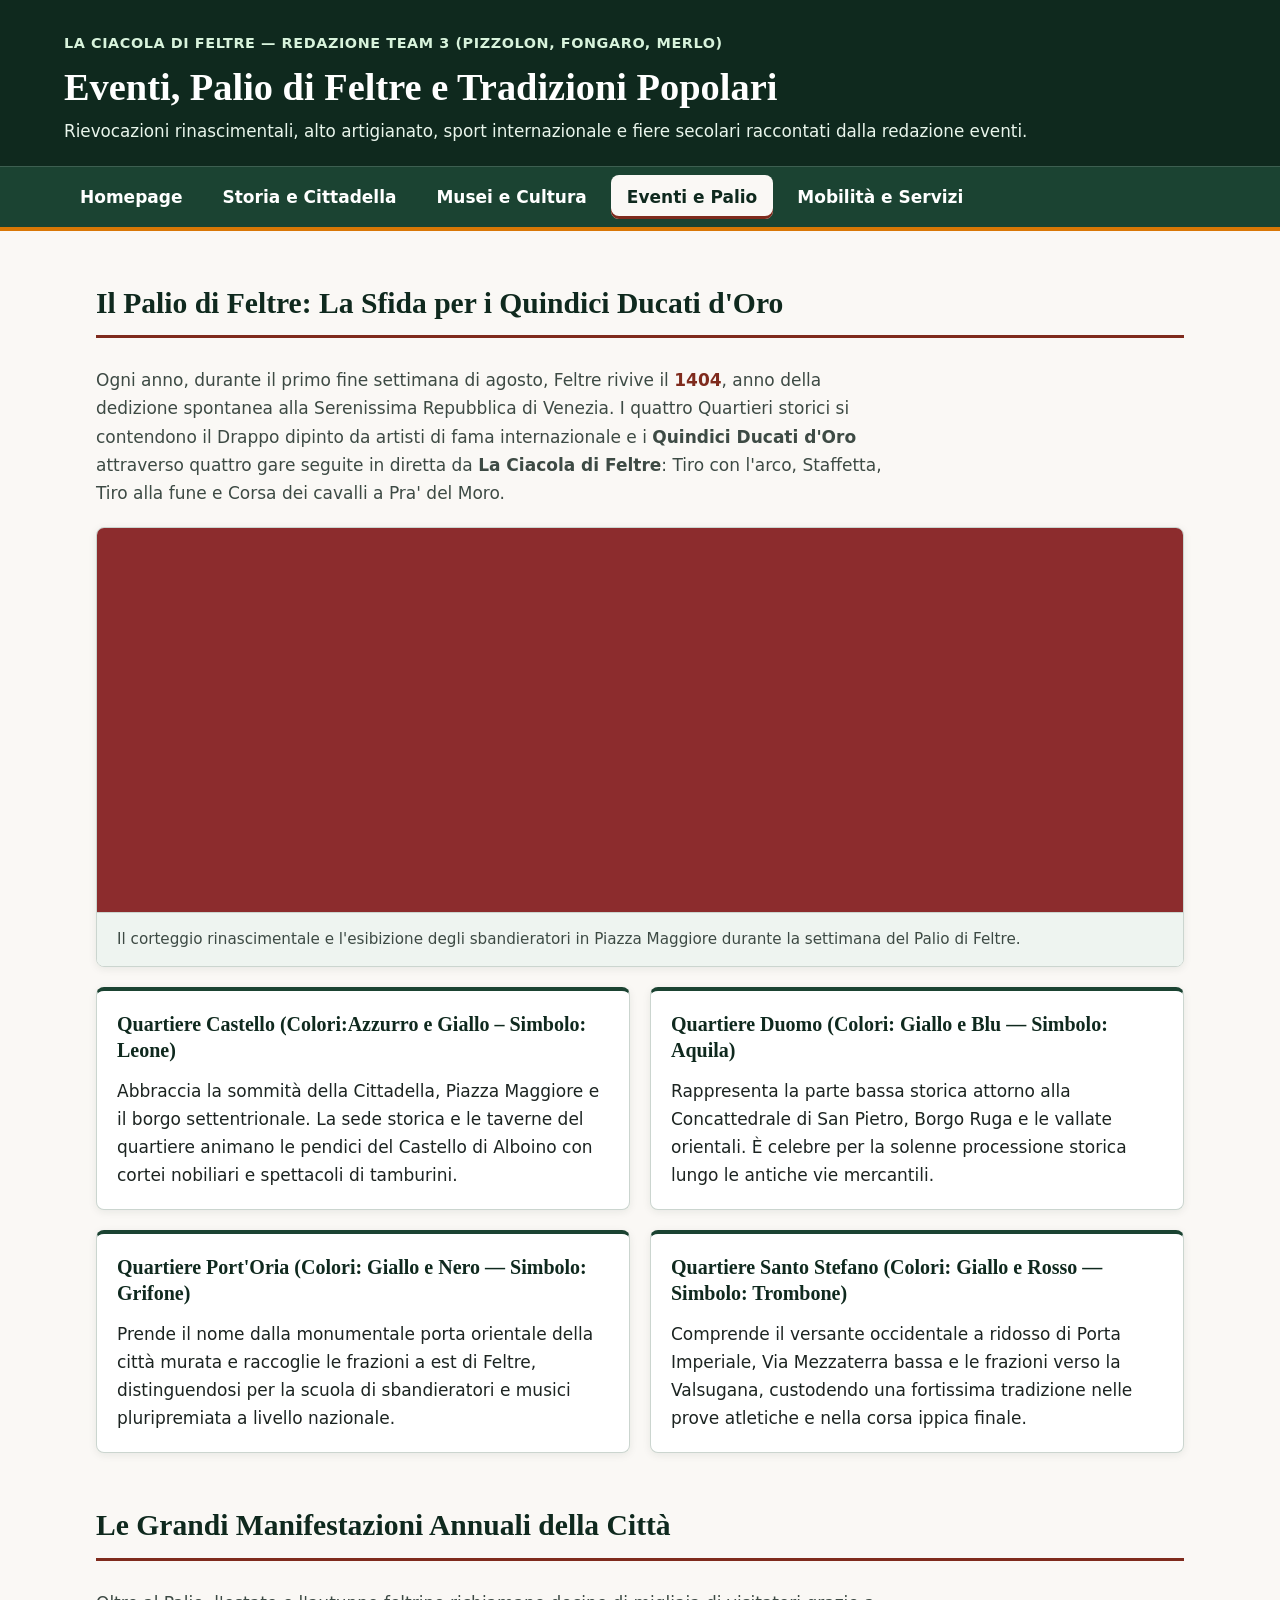
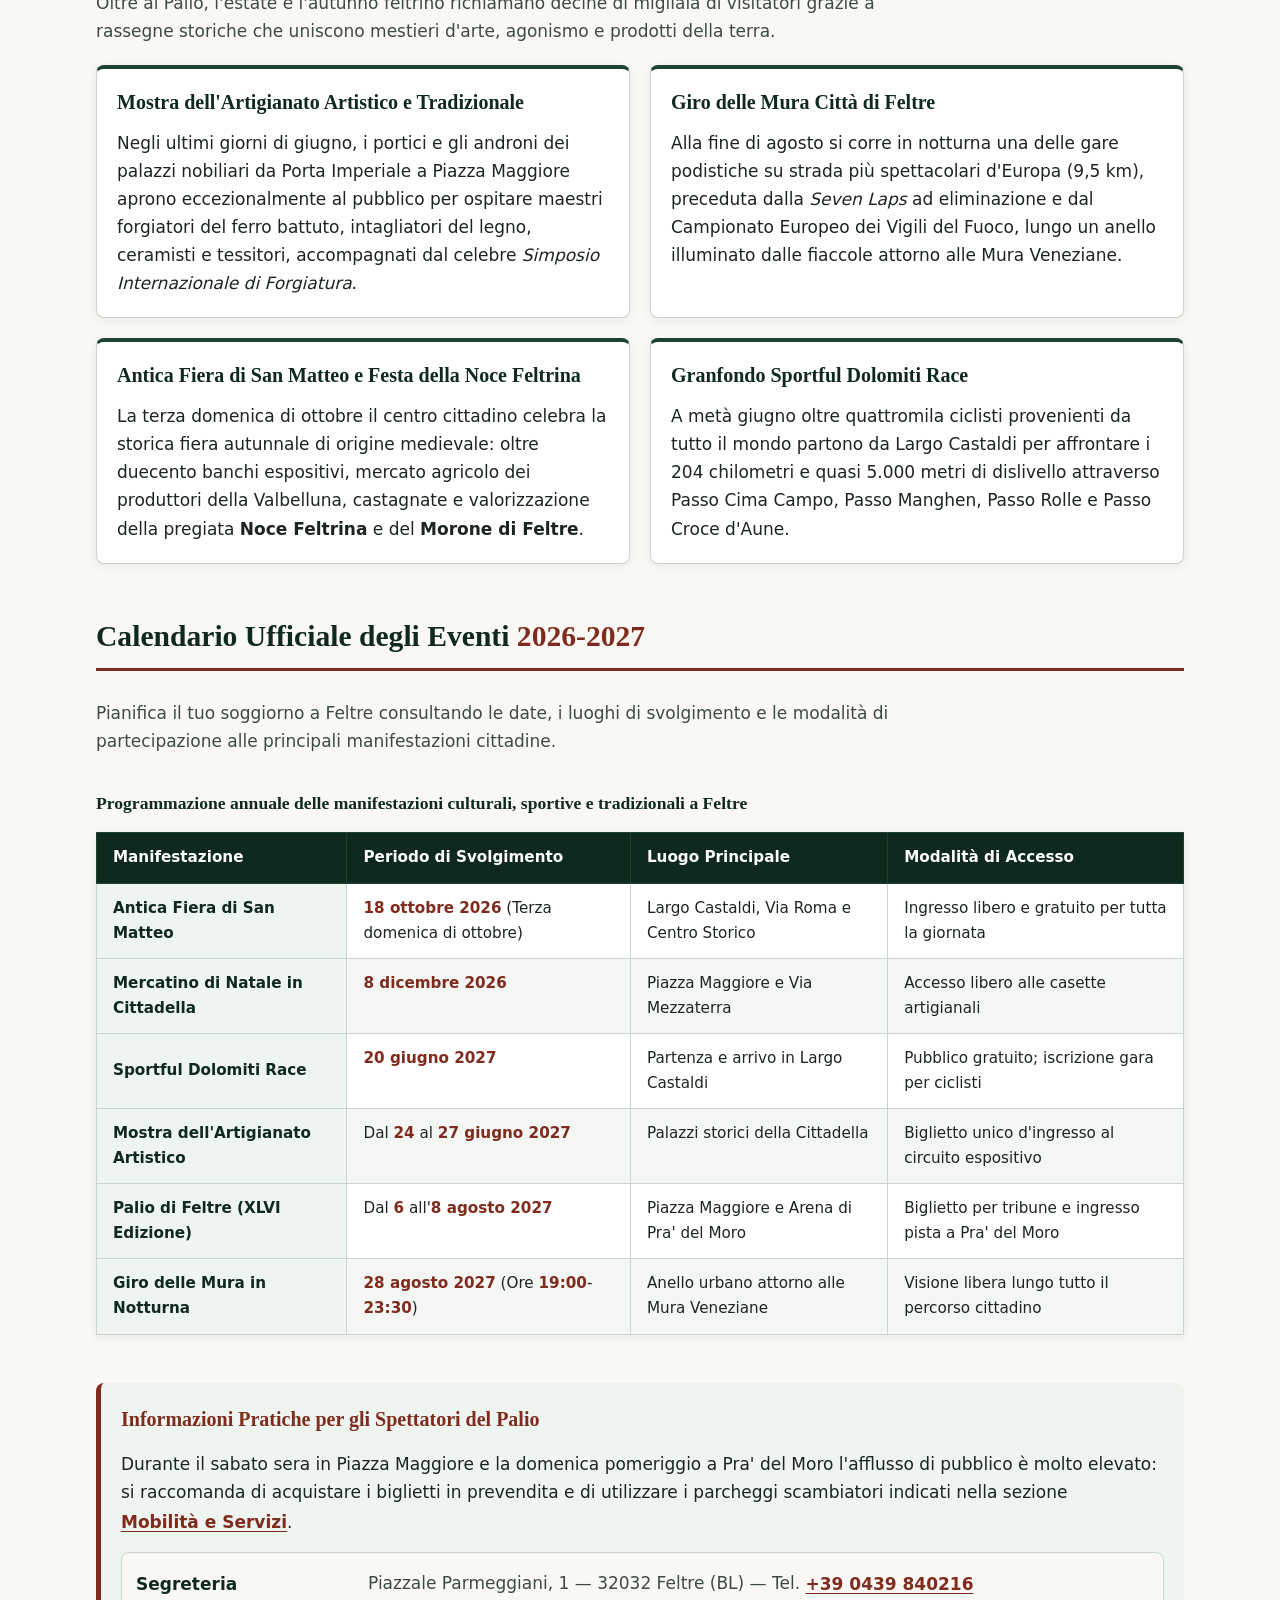
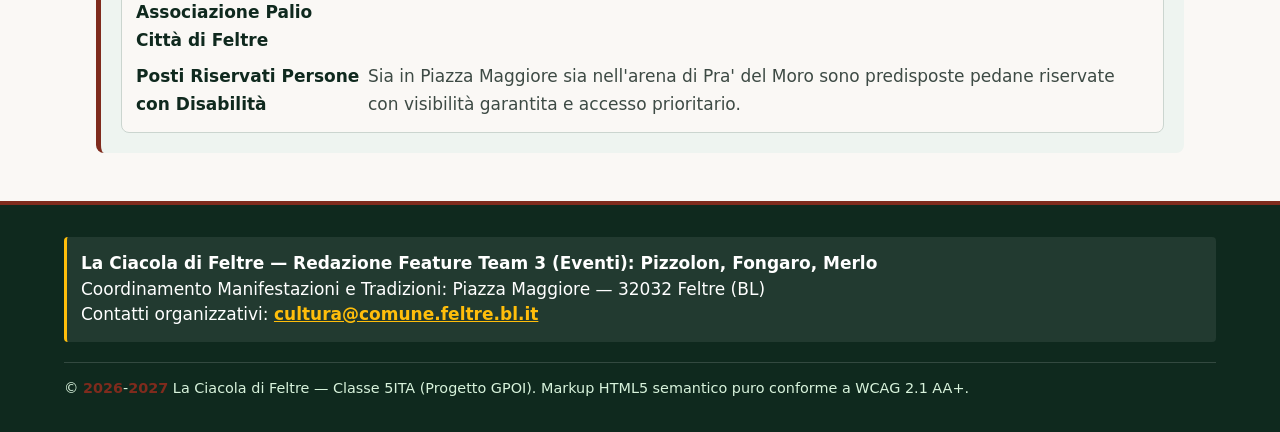
==== commit 59593244: "prova di correzione per lo standard W3C ed errori vari" ====
--- a/eventi.html
+++ b/eventi.html
@@ -36,26 +36,22 @@
       </figure>
 
       <article>
-        <h3>Quartiere Castello</h3>
-        <h4>Colori: Azzurro e Giallo – Simbolo: Leone</h4>
+        <h3>Quartiere Castello (Colori:Azzurro e Giallo – Simbolo: Leone)</h3>
         <p>Abbraccia la sommità della Cittadella, Piazza Maggiore e il borgo settentrionale. La sede storica e le taverne del quartiere animano le pendici del Castello di Alboino con cortei nobiliari e spettacoli di tamburini.</p>
       </article>
 
       <article>
-        <h3>Quartiere Duomo</h3>
-        <h4>(Colori: Giallo e Blu — Simbolo: Aquila)</h4>
+        <h3>Quartiere Duomo (Colori: Giallo e Blu — Simbolo: Aquila)</h3>
         <p>Rappresenta la parte bassa storica attorno alla Concattedrale di San Pietro, Borgo Ruga e le vallate orientali. È celebre per la solenne processione storica lungo le antiche vie mercantili.</p>
       </article>
 
       <article>
-        <h3>Quartiere Port'Oria</h3>
-        <h4>(Colori: Giallo e Nero — Simbolo: Grifone)</h4>
-        <p>Prende il nome dalla monumentale porta oriental della città murata e raccoglie le frazioni a est di Feltre, distinguendosi per la scuola di sbandieratori e musici pluripremiata a livello nazionale.</p>
+        <h3>Quartiere Port'Oria (Colori: Giallo e Nero — Simbolo: Grifone)</h3>
+        <p>Prende il nome dalla monumentale porta orientale della città murata e raccoglie le frazioni a est di Feltre, distinguendosi per la scuola di sbandieratori e musici pluripremiata a livello nazionale.</p>
       </article>
 
       <article>
-        <h3>Quartiere Santo Stefano</h3>
-        <h4>(Colori: Giallo e Rosso — Simbolo: Trombone)</h4>
+        <h3>Quartiere Santo Stefano (Colori: Giallo e Rosso — Simbolo: Trombone)</h3>
         <p>Comprende il versante occidentale a ridosso di Porta Imperiale, Via Mezzaterra bassa e le frazioni verso la Valsugana, custodendo una fortissima tradizione nelle prove atletiche e nella corsa ippica finale.</p>
       </article>
     </section>
@@ -132,7 +128,7 @@
           </tr>
           <tr>
             <th scope="row">Giro delle Mura in Notturna</th>
-             <td><time datetime="2027-08-28">28 agosto 2027</time> (Ore <time datetime="19:00">19:00</time>-<time datetime="23:30">23:30</time>)</td>
+            <td><time datetime="2027-08-28">28 agosto 2027</time> (Ore <time datetime="19:00">19:00</time>-<time datetime="23:30">23:30</time>)</td>
             <td>Anello urbano attorno alle Mura Veneziane</td>
             <td>Visione libera lungo tutto il percorso cittadino</td>
           </tr>
@@ -158,7 +154,7 @@
       Coordinamento Manifestazioni e Tradizioni: Piazza Maggiore — 32032 Feltre (BL)<br>
       Contatti organizzativi: <a href="mailto:cultura@comune.feltre.bl.it">cultura@comune.feltre.bl.it</a>
     </address>
-    <p>&copy; <time datetime="2026-2027">2026-2027</time> La Ciacola di Feltre — Classe 5ITA (Progetto GPOI). Markup HTML5 semantico puro conforme a WCAG 2.1 AA+.</p>
+    <p>&copy; <time datetime="2026">2026</time>-<time datetime="2027">2027</time> La Ciacola di Feltre — Classe 5ITA (Progetto GPOI). Markup HTML5 semantico puro conforme a WCAG 2.1 AA+.</p>
   </footer>
 </body>
 </html>
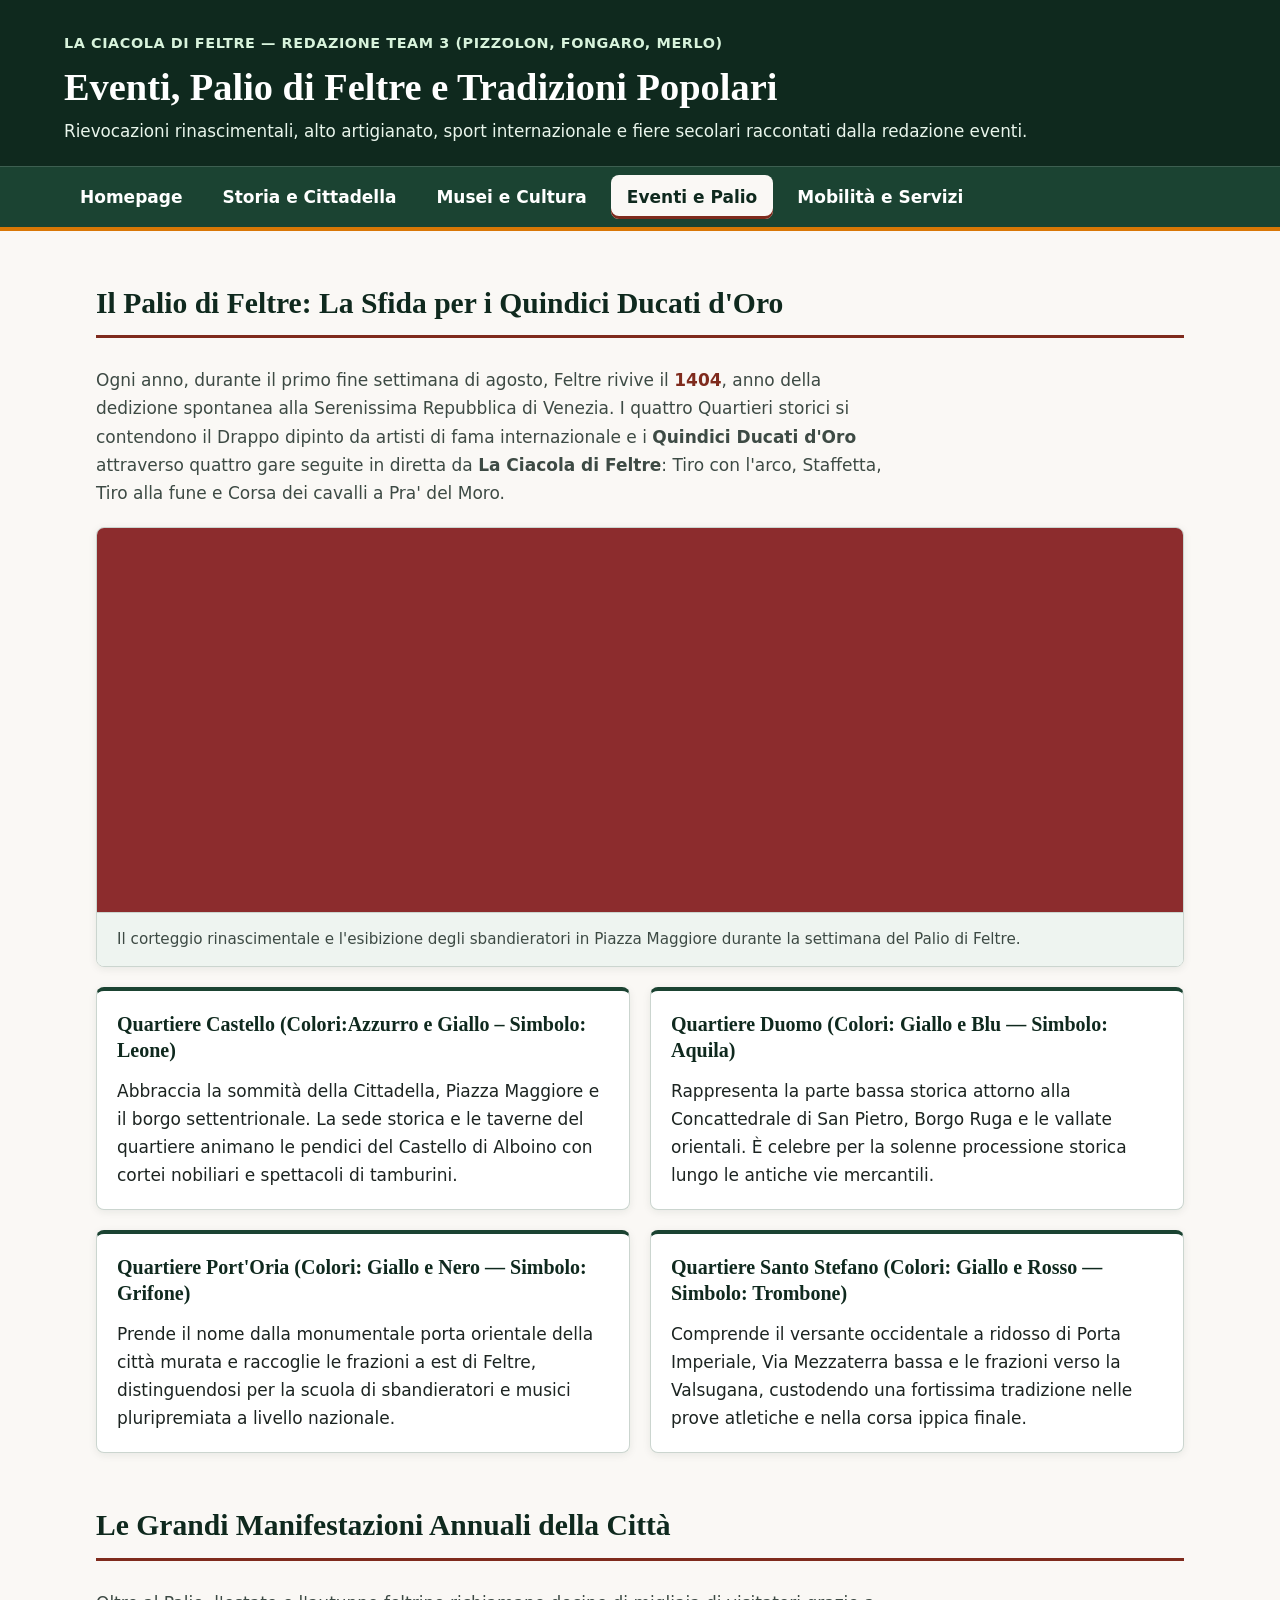
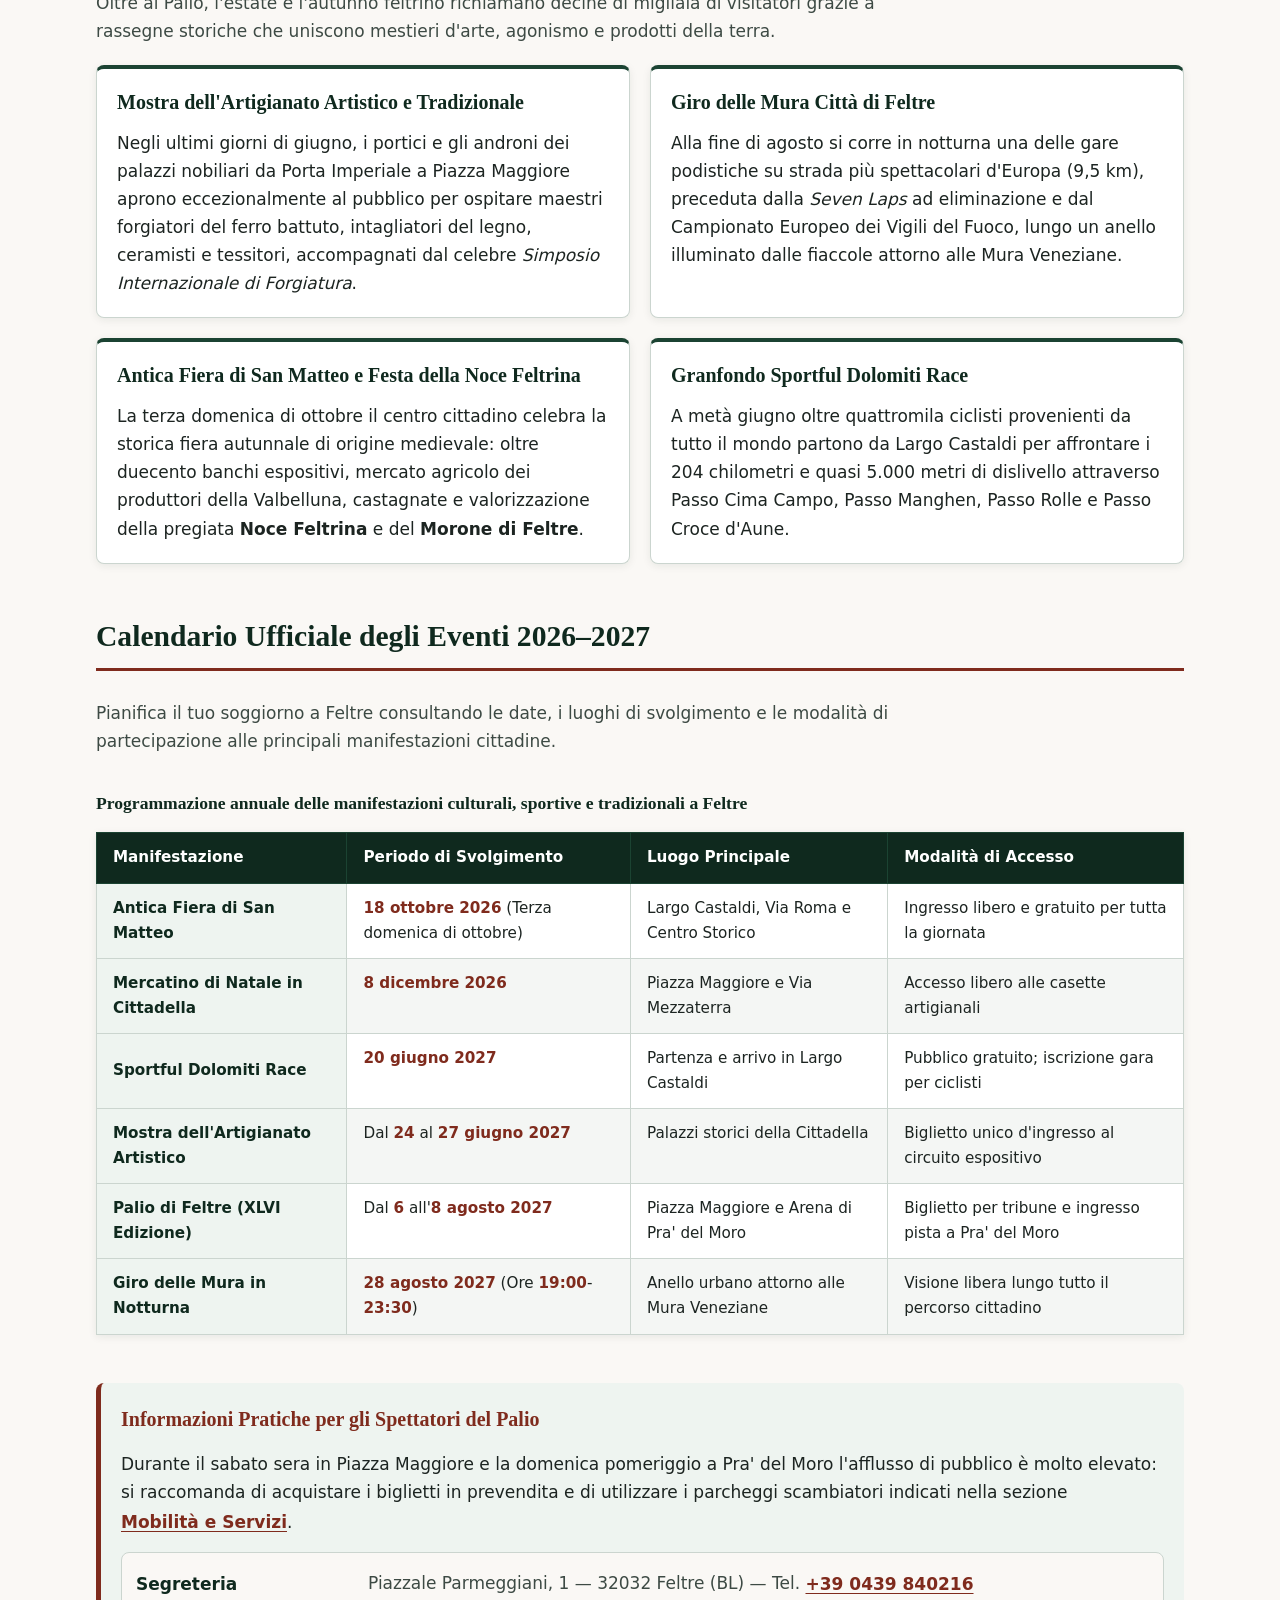
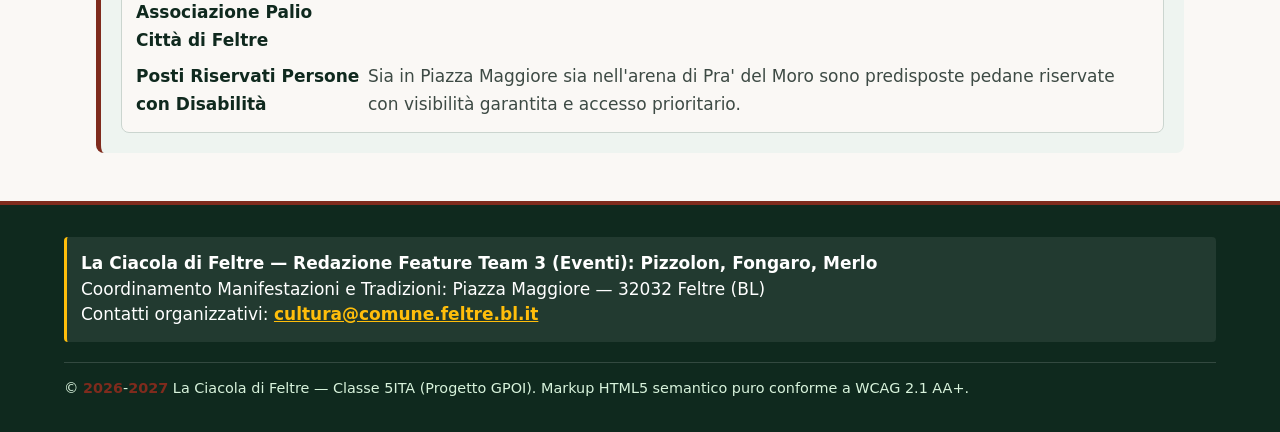
==== commit 8672524e: "fix(eventi): corregge la formattazione dell'anno nel titolo del calendario ufficiale" ====
--- a/eventi.html
+++ b/eventi.html
@@ -82,7 +82,7 @@
     </section>
 
     <section aria-labelledby="titolo-calendario-tabella">
-      <h2 id="titolo-calendario-tabella">Calendario Ufficiale degli Eventi <time datetime=" 2026-2027">2026-2027</time></h2>
+      <h2 id="titolo-calendario-tabella">Calendario Ufficiale degli Eventi 2026–2027</h2>
       <p>Pianifica il tuo soggiorno a Feltre consultando le date, i luoghi di svolgimento e le modalità di partecipazione alle principali manifestazioni cittadine.</p>
 
       <table>
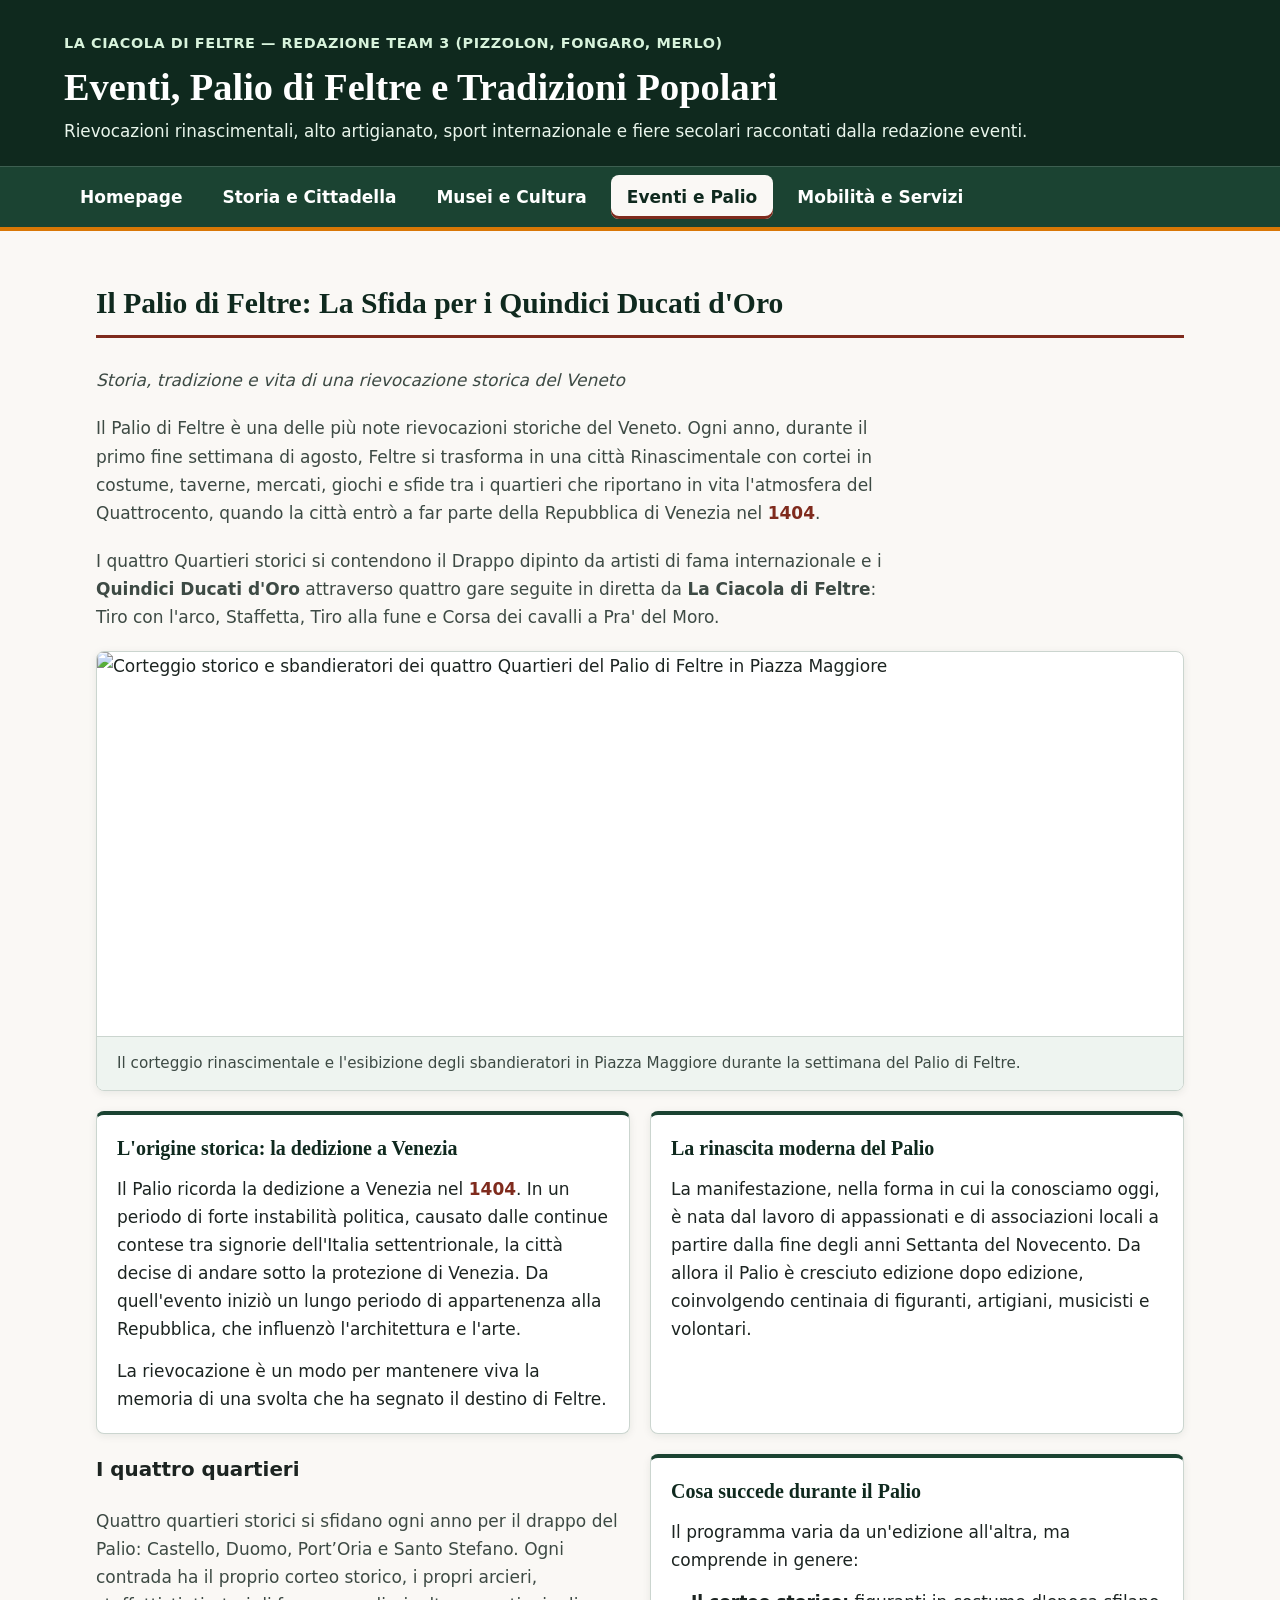
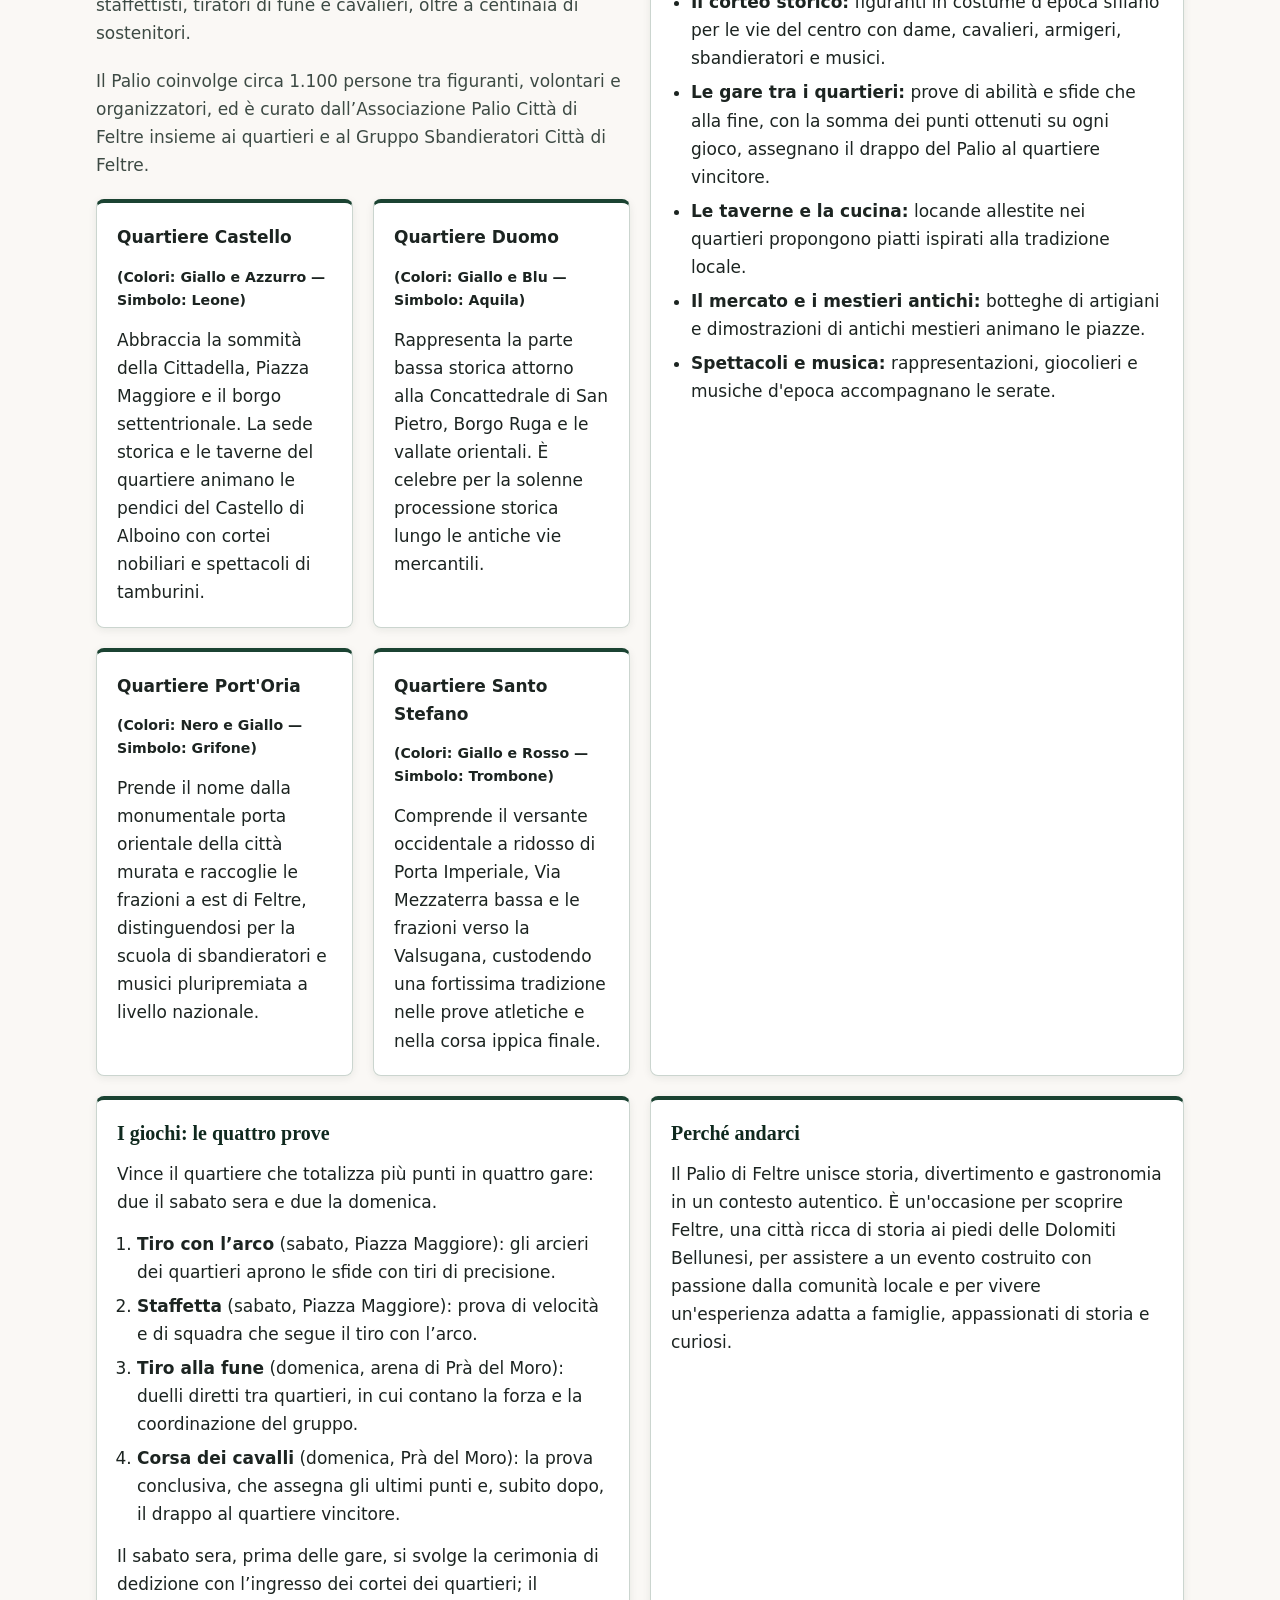
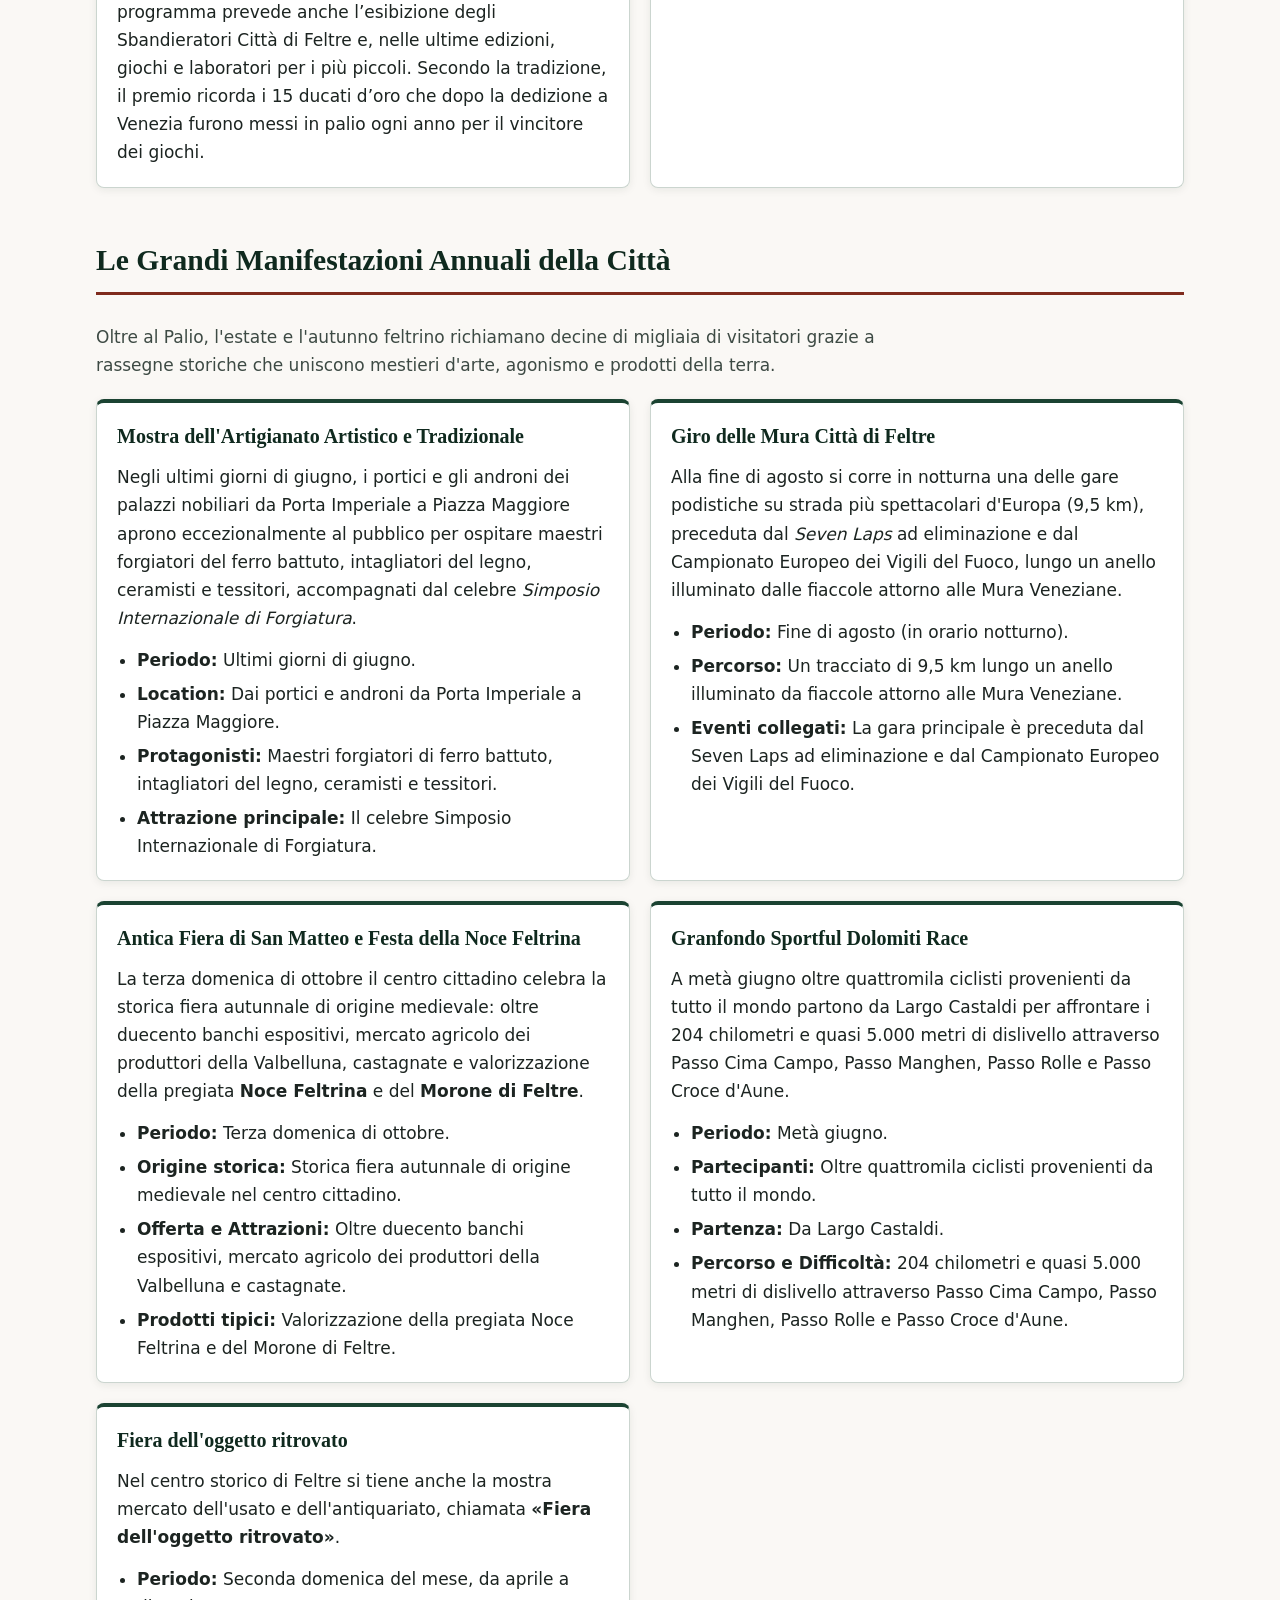
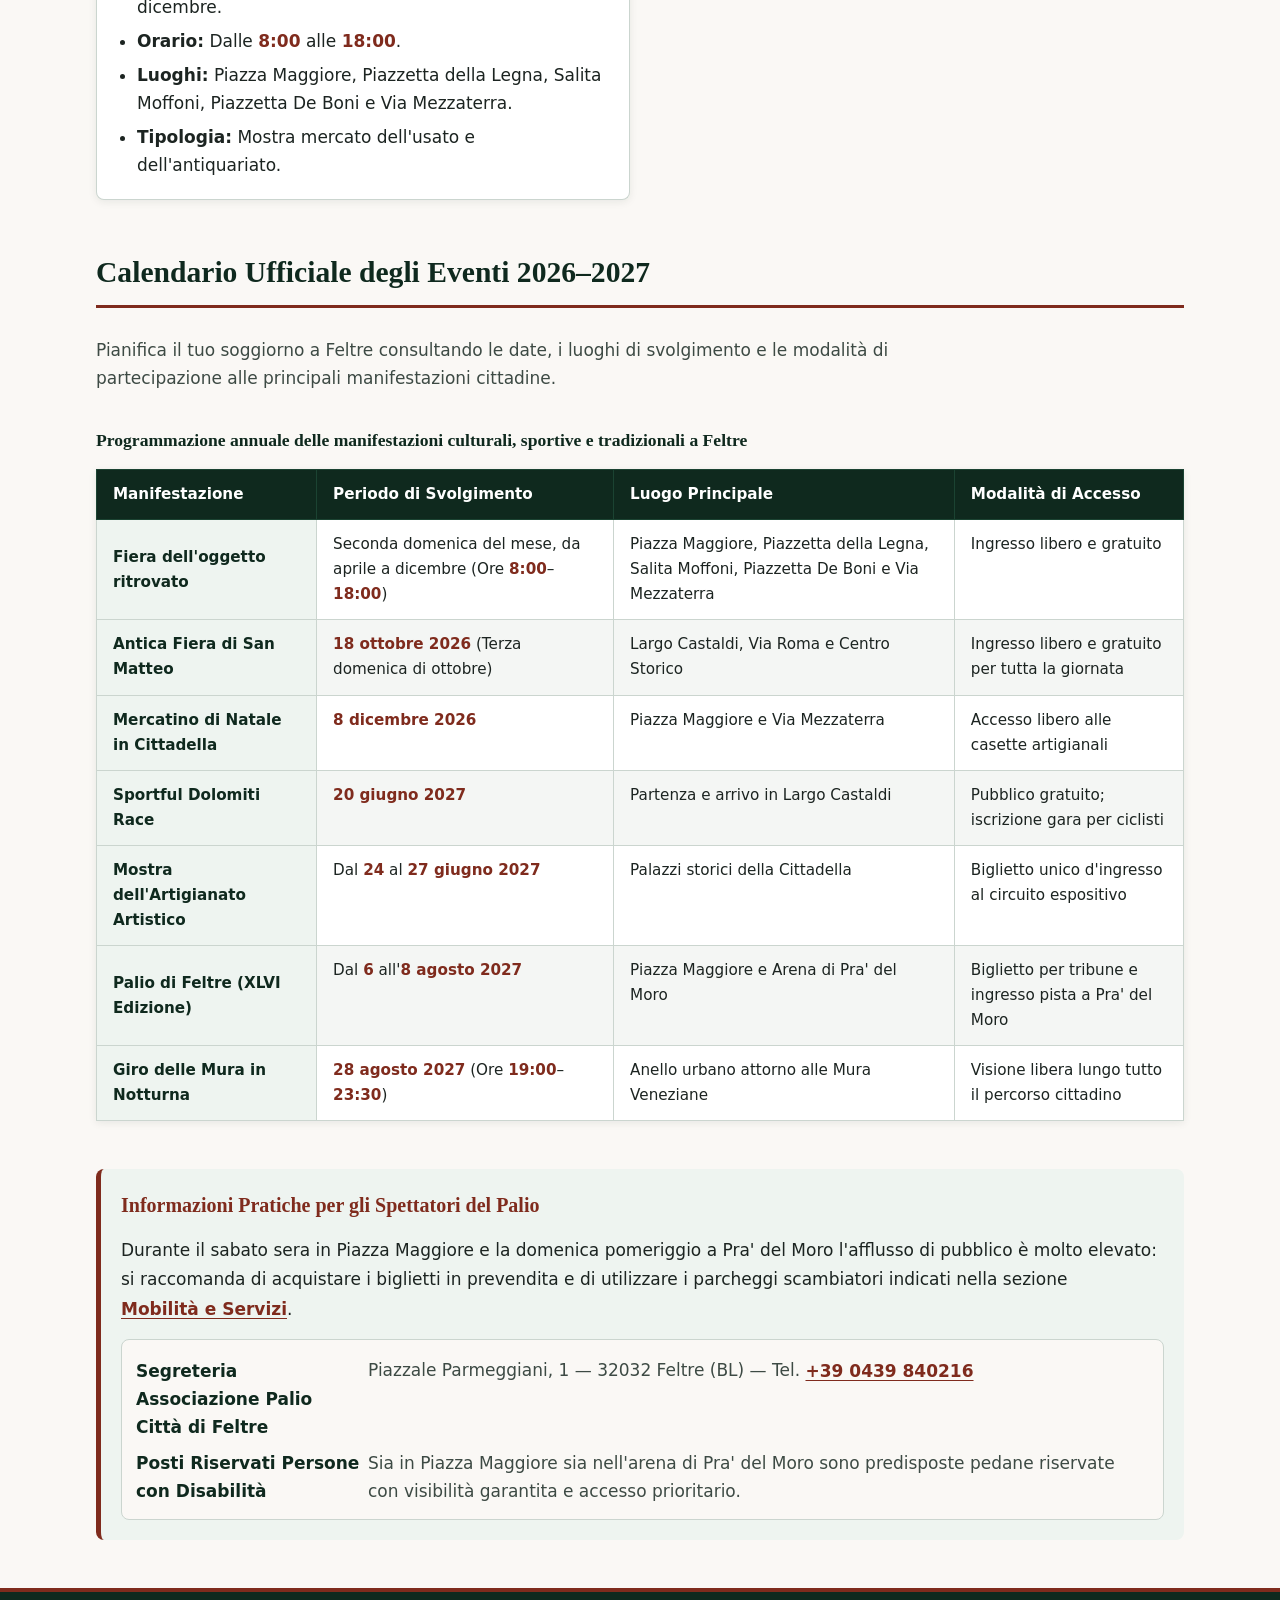
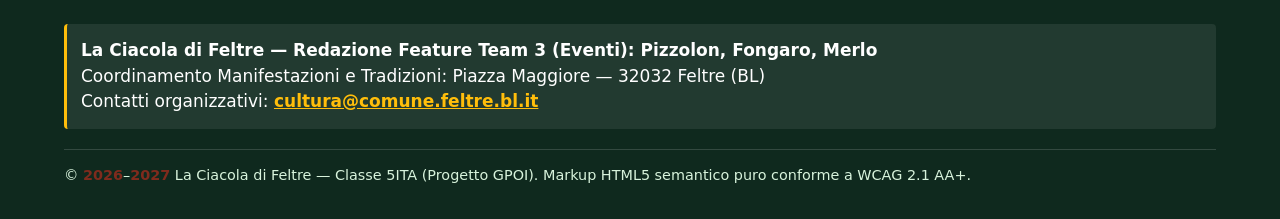
==== commit 39847ae2: "feat(eventi): implementazione pagina eventi in HTML5 semantico" ====
--- a/eventi.html
+++ b/eventi.html
@@ -24,35 +24,82 @@
       </ul>
     </nav>
   </header>
-
   <main id="contenuto-principale">
-      <section aria-labelledby="titolo-palio-feltre">
+    <section aria-labelledby="titolo-palio-feltre">
       <h2 id="titolo-palio-feltre">Il Palio di Feltre: La Sfida per i Quindici Ducati d'Oro</h2>
-      <p>Ogni anno, durante il primo fine settimana di agosto, Feltre rivive il <time datetime="1404">1404</time>, anno della dedizione spontanea alla Serenissima Repubblica di Venezia. I quattro Quartieri storici si contendono il Drappo dipinto da artisti di fama internazionale e i <strong>Quindici Ducati d'Oro</strong> attraverso quattro gare seguite in diretta da <strong>La Ciacola di Feltre</strong>: Tiro con l'arco, Staffetta, Tiro alla fune e Corsa dei cavalli a Pra' del Moro.</p>
+      <p><em>Storia, tradizione e vita di una rievocazione storica del Veneto</em></p>
+      <p>Il Palio di Feltre è una delle più note rievocazioni storiche del Veneto. Ogni anno, durante il primo fine settimana di agosto, Feltre si trasforma in una città Rinascimentale con cortei in costume, taverne, mercati, giochi e sfide tra i quartieri che riportano in vita l'atmosfera del Quattrocento, quando la città entrò a far parte della Repubblica di Venezia nel <time datetime="1404">1404</time>.</p>
+      <p>I quattro Quartieri storici si contendono il Drappo dipinto da artisti di fama internazionale e i <strong>Quindici Ducati d'Oro</strong> attraverso quattro gare seguite in diretta da <strong>La Ciacola di Feltre</strong>: Tiro con l'arco, Staffetta, Tiro alla fune e Corsa dei cavalli a Pra' del Moro.</p>
 
       <figure>
-        <img src="img/palio-di-feltre-piazza.jpg" alt="Corteggio storico e sbandieratori dei quattro Quartieri del Palio di Feltre in Piazza Maggiore" width="800" height="450">
+        <img src="https://primabelluno.it/media/2023/08/364768665_595101189445616_181986251767498162_n.jpg" alt="Corteggio storico e sbandieratori dei quattro Quartieri del Palio di Feltre in Piazza Maggiore" width="800" height="450">
         <figcaption>Il corteggio rinascimentale e l'esibizione degli sbandieratori in Piazza Maggiore durante la settimana del Palio di Feltre.</figcaption>
       </figure>
 
       <article>
-        <h3>Quartiere Castello (Colori:Azzurro e Giallo – Simbolo: Leone)</h3>
-        <p>Abbraccia la sommità della Cittadella, Piazza Maggiore e il borgo settentrionale. La sede storica e le taverne del quartiere animano le pendici del Castello di Alboino con cortei nobiliari e spettacoli di tamburini.</p>
-      </article>
-
-      <article>
-        <h3>Quartiere Duomo (Colori: Giallo e Blu — Simbolo: Aquila)</h3>
-        <p>Rappresenta la parte bassa storica attorno alla Concattedrale di San Pietro, Borgo Ruga e le vallate orientali. È celebre per la solenne processione storica lungo le antiche vie mercantili.</p>
-      </article>
-
-      <article>
-        <h3>Quartiere Port'Oria (Colori: Giallo e Nero — Simbolo: Grifone)</h3>
-        <p>Prende il nome dalla monumentale porta orientale della città murata e raccoglie le frazioni a est di Feltre, distinguendosi per la scuola di sbandieratori e musici pluripremiata a livello nazionale.</p>
-      </article>
-
-      <article>
-        <h3>Quartiere Santo Stefano (Colori: Giallo e Rosso — Simbolo: Trombone)</h3>
-        <p>Comprende il versante occidentale a ridosso di Porta Imperiale, Via Mezzaterra bassa e le frazioni verso la Valsugana, custodendo una fortissima tradizione nelle prove atletiche e nella corsa ippica finale.</p>
+        <h3>L'origine storica: la dedizione a Venezia</h3>
+        <p>Il Palio ricorda la dedizione a Venezia nel <time datetime="1404">1404</time>. In un periodo di forte instabilità politica, causato dalle continue contese tra signorie dell'Italia settentrionale, la città decise di andare sotto la protezione di Venezia. Da quell'evento iniziò un lungo periodo di appartenenza alla Repubblica, che influenzò l'architettura e l'arte.</p>
+        <p>La rievocazione è un modo per mantenere viva la memoria di una svolta che ha segnato il destino di Feltre.</p>
+      </article>
+
+      <article>
+        <h3>La rinascita moderna del Palio</h3>
+        <p>La manifestazione, nella forma in cui la conosciamo oggi, è nata dal lavoro di appassionati e di associazioni locali a partire dalla fine degli anni Settanta del Novecento. Da allora il Palio è cresciuto edizione dopo edizione, coinvolgendo centinaia di figuranti, artigiani, musicisti e volontari.</p>
+      </article>
+
+      <section aria-labelledby="titolo-quattro-quartieri">
+        <h3 id="titolo-quattro-quartieri">I quattro quartieri</h3>
+        <p>Quattro quartieri storici si sfidano ogni anno per il drappo del Palio: Castello, Duomo, Port’Oria e Santo Stefano. Ogni contrada ha il proprio corteo storico, i propri arcieri, staffettisti, tiratori di fune e cavalieri, oltre a centinaia di sostenitori.</p>
+        <p>Il Palio coinvolge circa 1.100 persone tra figuranti, volontari e organizzatori, ed è curato dall’Associazione Palio Città di Feltre insieme ai quartieri e al Gruppo Sbandieratori Città di Feltre.</p>
+
+        <article>
+          <h4>Quartiere Castello</h4><h5>(Colori: Giallo e Azzurro — Simbolo: Leone)</h5>
+          <p>Abbraccia la sommità della Cittadella, Piazza Maggiore e il borgo settentrionale. La sede storica e le taverne del quartiere animano le pendici del Castello di Alboino con cortei nobiliari e spettacoli di tamburini.</p>
+        </article>
+
+        <article>
+          <h4>Quartiere Duomo</h4><h5>(Colori: Giallo e Blu — Simbolo: Aquila)</h5>
+          <p>Rappresenta la parte bassa storica attorno alla Concattedrale di San Pietro, Borgo Ruga e le vallate orientali. È celebre per la solenne processione storica lungo le antiche vie mercantili.</p>
+        </article>
+
+        <article>
+          <h4>Quartiere Port'Oria</h4><h5>(Colori: Nero e Giallo — Simbolo: Grifone)</h5>
+          <p>Prende il nome dalla monumentale porta orientale della città murata e raccoglie le frazioni a est di Feltre, distinguendosi per la scuola di sbandieratori e musici pluripremiata a livello nazionale.</p>
+        </article>
+
+        <article>
+          <h4>Quartiere Santo Stefano</h4><h5>(Colori: Giallo e Rosso — Simbolo: Trombone)</h5>
+          <p>Comprende il versante occidentale a ridosso di Porta Imperiale, Via Mezzaterra bassa e le frazioni verso la Valsugana, custodendo una fortissima tradizione nelle prove atletiche e nella corsa ippica finale.</p>
+        </article>
+      </section>
+
+      <article>
+        <h3>Cosa succede durante il Palio</h3>
+        <p>Il programma varia da un'edizione all'altra, ma comprende in genere:</p>
+        <ul>
+          <li><strong>Il corteo storico:</strong> figuranti in costume d'epoca sfilano per le vie del centro con dame, cavalieri, armigeri, sbandieratori e musici.</li>
+          <li><strong>Le gare tra i quartieri:</strong> prove di abilità e sfide che alla fine, con la somma dei punti ottenuti su ogni gioco, assegnano il drappo del Palio al quartiere vincitore.</li>
+          <li><strong>Le taverne e la cucina:</strong> locande allestite nei quartieri propongono piatti ispirati alla tradizione locale.</li>
+          <li><strong>Il mercato e i mestieri antichi:</strong> botteghe di artigiani e dimostrazioni di antichi mestieri animano le piazze.</li>
+          <li><strong>Spettacoli e musica:</strong> rappresentazioni, giocolieri e musiche d'epoca accompagnano le serate.</li>
+        </ul>
+      </article>
+
+      <article>
+        <h3>I giochi: le quattro prove</h3>
+        <p>Vince il quartiere che totalizza più punti in quattro gare: due il sabato sera e due la domenica.</p>
+        <ol>
+          <li><strong>Tiro con l’arco</strong> (sabato, Piazza Maggiore): gli arcieri dei quartieri aprono le sfide con tiri di precisione.</li>
+          <li><strong>Staffetta</strong> (sabato, Piazza Maggiore): prova di velocità e di squadra che segue il tiro con l’arco.</li>
+          <li><strong>Tiro alla fune</strong> (domenica, arena di Prà del Moro): duelli diretti tra quartieri, in cui contano la forza e la coordinazione del gruppo.</li>
+          <li><strong>Corsa dei cavalli</strong> (domenica, Prà del Moro): la prova conclusiva, che assegna gli ultimi punti e, subito dopo, il drappo al quartiere vincitore.</li>
+        </ol>
+        <p>Il sabato sera, prima delle gare, si svolge la cerimonia di dedizione con l’ingresso dei cortei dei quartieri; il programma prevede anche l’esibizione degli Sbandieratori Città di Feltre e, nelle ultime edizioni, giochi e laboratori per i più piccoli. Secondo la tradizione, il premio ricorda i 15 ducati d’oro che dopo la dedizione a Venezia furono messi in palio ogni anno per il vincitore dei giochi.</p>
+      </article>
+
+      <article>
+        <h3>Perché andarci</h3>
+        <p>Il Palio di Feltre unisce storia, divertimento e gastronomia in un contesto autentico. È un'occasione per scoprire Feltre, una città ricca di storia ai piedi delle Dolomiti Bellunesi, per assistere a un evento costruito con passione dalla comunità locale e per vivere un'esperienza adatta a famiglie, appassionati di storia e curiosi.</p>
       </article>
     </section>
 
@@ -60,27 +107,65 @@
       <h2 id="titolo-grandi-rassegne">Le Grandi Manifestazioni Annuali della Città</h2>
       <p>Oltre al Palio, l'estate e l'autunno feltrino richiamano decine di migliaia di visitatori grazie a rassegne storiche che uniscono mestieri d'arte, agonismo e prodotti della terra.</p>
 
-      <article>
+      <article> 
         <h3>Mostra dell'Artigianato Artistico e Tradizionale</h3>
         <p>Negli ultimi giorni di giugno, i portici e gli androni dei palazzi nobiliari da Porta Imperiale a Piazza Maggiore aprono eccezionalmente al pubblico per ospitare maestri forgiatori del ferro battuto, intagliatori del legno, ceramisti e tessitori, accompagnati dal celebre <em>Simposio Internazionale di Forgiatura</em>.</p>
-      </article>
-
+        <ul>
+          <li><strong>Periodo:</strong> Ultimi giorni di giugno.</li>
+          <li><strong>Location:</strong> Dai portici e androni da Porta Imperiale a Piazza Maggiore.</li>
+          <li><strong>Protagonisti:</strong> Maestri forgiatori di ferro battuto, intagliatori del legno, ceramisti e tessitori.</li>
+          <li><strong>Attrazione principale:</strong> Il celebre Simposio Internazionale di Forgiatura.</li>
+        </ul>
+      </article>
+
+      <!-- Contenitore della seconda manifestazione -->
       <article>
         <h3>Giro delle Mura Città di Feltre</h3>
-        <p>Alla fine di agosto si corre in notturna una delle gare podistiche su strada più spettacolari d'Europa (<data value="9.5">9,5 km</data>), preceduta dalla <em>Seven Laps</em> ad eliminazione e dal Campionato Europeo dei Vigili del Fuoco, lungo un anello illuminato dalle fiaccole attorno alle Mura Veneziane.</p>
-      </article>
-
+        <p>Alla fine di agosto si corre in notturna una delle gare podistiche su strada più spettacolari d'Europa (9,5 km), preceduta dal <em>Seven Laps</em> ad eliminazione e dal Campionato Europeo dei Vigili del Fuoco, lungo un anello illuminato dalle fiaccole attorno alle Mura Veneziane.</p>
+        <ul>
+          <li><strong>Periodo:</strong> Fine di agosto (in orario notturno).</li>
+          <li><strong>Percorso:</strong> Un tracciato di 9,5 km lungo un anello illuminato da fiaccole attorno alle Mura Veneziane.</li>
+          <li><strong>Eventi collegati:</strong> La gara principale è preceduta dal Seven Laps ad eliminazione e dal Campionato Europeo dei Vigili del Fuoco.</li>
+        </ul>
+      </article>
+
+      <!-- Contenitore della terza manifestazione -->
       <article>
         <h3>Antica Fiera di San Matteo e Festa della Noce Feltrina</h3>
         <p>La terza domenica di ottobre il centro cittadino celebra la storica fiera autunnale di origine medievale: oltre duecento banchi espositivi, mercato agricolo dei produttori della Valbelluna, castagnate e valorizzazione della pregiata <strong>Noce Feltrina</strong> e del <strong>Morone di Feltre</strong>.</p>
-      </article>
-
+        <ul>
+          <li><strong>Periodo:</strong> Terza domenica di ottobre.</li>
+          <li><strong>Origine storica:</strong> Storica fiera autunnale di origine medievale nel centro cittadino.</li>
+          <li><strong>Offerta e Attrazioni:</strong> Oltre duecento banchi espositivi, mercato agricolo dei produttori della Valbelluna e castagnate.</li>
+          <li><strong>Prodotti tipici:</strong> Valorizzazione della pregiata Noce Feltrina e del Morone di Feltre.</li>
+        </ul>
+      </article>
+
+      <!-- Contenitore della quarta manifestazione -->
       <article>
         <h3>Granfondo Sportful Dolomiti Race</h3>
-        <p>A metà giugno oltre quattromila ciclisti provenienti da tutto il mondo partono da Largo Castaldi per affrontare i <data value="204">204 chilometri</data> e quasi <data value="5000">5.000 metri</data> di dislivello attraverso Passo Cima Campo, Passo Manghen, Passo Rolle e Passo Croce d'Aune.</p>
+        <p>A metà giugno oltre quattromila ciclisti provenienti da tutto il mondo partono da Largo Castaldi per affrontare i 204 chilometri e quasi 5.000 metri di dislivello attraverso Passo Cima Campo, Passo Manghen, Passo Rolle e Passo Croce d'Aune.</p>
+        <ul>
+          <li><strong>Periodo:</strong> Metà giugno.</li>
+          <li><strong>Partecipanti:</strong> Oltre quattromila ciclisti provenienti da tutto il mondo.</li>
+          <li><strong>Partenza:</strong> Da Largo Castaldi.</li>
+          <li><strong>Percorso e Difficoltà:</strong> 204 chilometri e quasi 5.000 metri di dislivello attraverso Passo Cima Campo, Passo Manghen, Passo Rolle e Passo Croce d'Aune.</li>
+        </ul>
+      </article>
+
+      <!-- Contenitore della quinta manifestazione -->
+      <article>
+        <h3>Fiera dell'oggetto ritrovato</h3>
+        <p>Nel centro storico di Feltre si tiene anche la mostra mercato dell'usato e dell'antiquariato, chiamata <strong>«Fiera dell'oggetto ritrovato»</strong>.</p>
+        <ul>
+          <li><strong>Periodo:</strong> Seconda domenica del mese, da aprile a dicembre.</li>
+          <li><strong>Orario:</strong> Dalle <time datetime="08:00">8:00</time> alle <time datetime="18:00">18:00</time>.</li>
+          <li><strong>Luoghi:</strong> Piazza Maggiore, Piazzetta della Legna, Salita Moffoni, Piazzetta De Boni e Via Mezzaterra.</li>
+          <li><strong>Tipologia:</strong> Mostra mercato dell'usato e dell'antiquariato.</li>
+        </ul>
       </article>
     </section>
-
+        
     <section aria-labelledby="titolo-calendario-tabella">
       <h2 id="titolo-calendario-tabella">Calendario Ufficiale degli Eventi 2026–2027</h2>
       <p>Pianifica il tuo soggiorno a Feltre consultando le date, i luoghi di svolgimento e le modalità di partecipazione alle principali manifestazioni cittadine.</p>
@@ -97,6 +182,12 @@
         </thead>
         <tbody>
           <tr>
+            <th scope="row">Fiera dell'oggetto ritrovato</th>
+            <td>Seconda domenica del mese, da aprile a dicembre (Ore <time datetime="08:00">8:00</time>–<time datetime="18:00">18:00</time>)</td>
+            <td>Piazza Maggiore, Piazzetta della Legna, Salita Moffoni, Piazzetta De Boni e Via Mezzaterra</td>
+            <td>Ingresso libero e gratuito</td>
+          </tr>
+          <tr>
             <th scope="row">Antica Fiera di San Matteo</th>
             <td><time datetime="2026-10-18">18 ottobre 2026</time> (Terza domenica di ottobre)</td>
             <td>Largo Castaldi, Via Roma e Centro Storico</td>
@@ -128,7 +219,7 @@
           </tr>
           <tr>
             <th scope="row">Giro delle Mura in Notturna</th>
-            <td><time datetime="2027-08-28">28 agosto 2027</time> (Ore <time datetime="19:00">19:00</time>-<time datetime="23:30">23:30</time>)</td>
+            <td><time datetime="2027-08-28">28 agosto 2027</time> (Ore <time datetime="19:00">19:00</time>–<time datetime="23:30">23:30</time>)</td>
             <td>Anello urbano attorno alle Mura Veneziane</td>
             <td>Visione libera lungo tutto il percorso cittadino</td>
           </tr>
@@ -148,13 +239,15 @@
     </aside>
   </main>
 
+  
+
   <footer>
     <address>
       <strong>La Ciacola di Feltre — Redazione Feature Team 3 (Eventi): Pizzolon, Fongaro, Merlo</strong><br>
       Coordinamento Manifestazioni e Tradizioni: Piazza Maggiore — 32032 Feltre (BL)<br>
       Contatti organizzativi: <a href="mailto:cultura@comune.feltre.bl.it">cultura@comune.feltre.bl.it</a>
     </address>
-    <p>&copy; <time datetime="2026">2026</time>-<time datetime="2027">2027</time> La Ciacola di Feltre — Classe 5ITA (Progetto GPOI). Markup HTML5 semantico puro conforme a WCAG 2.1 AA+.</p>
+    <p>&copy; <time datetime="2026">2026</time>–<time datetime="2027">2027</time> La Ciacola di Feltre — Classe 5ITA (Progetto GPOI). Markup HTML5 semantico puro conforme a WCAG 2.1 AA+.</p>
   </footer>
 </body>
 </html>
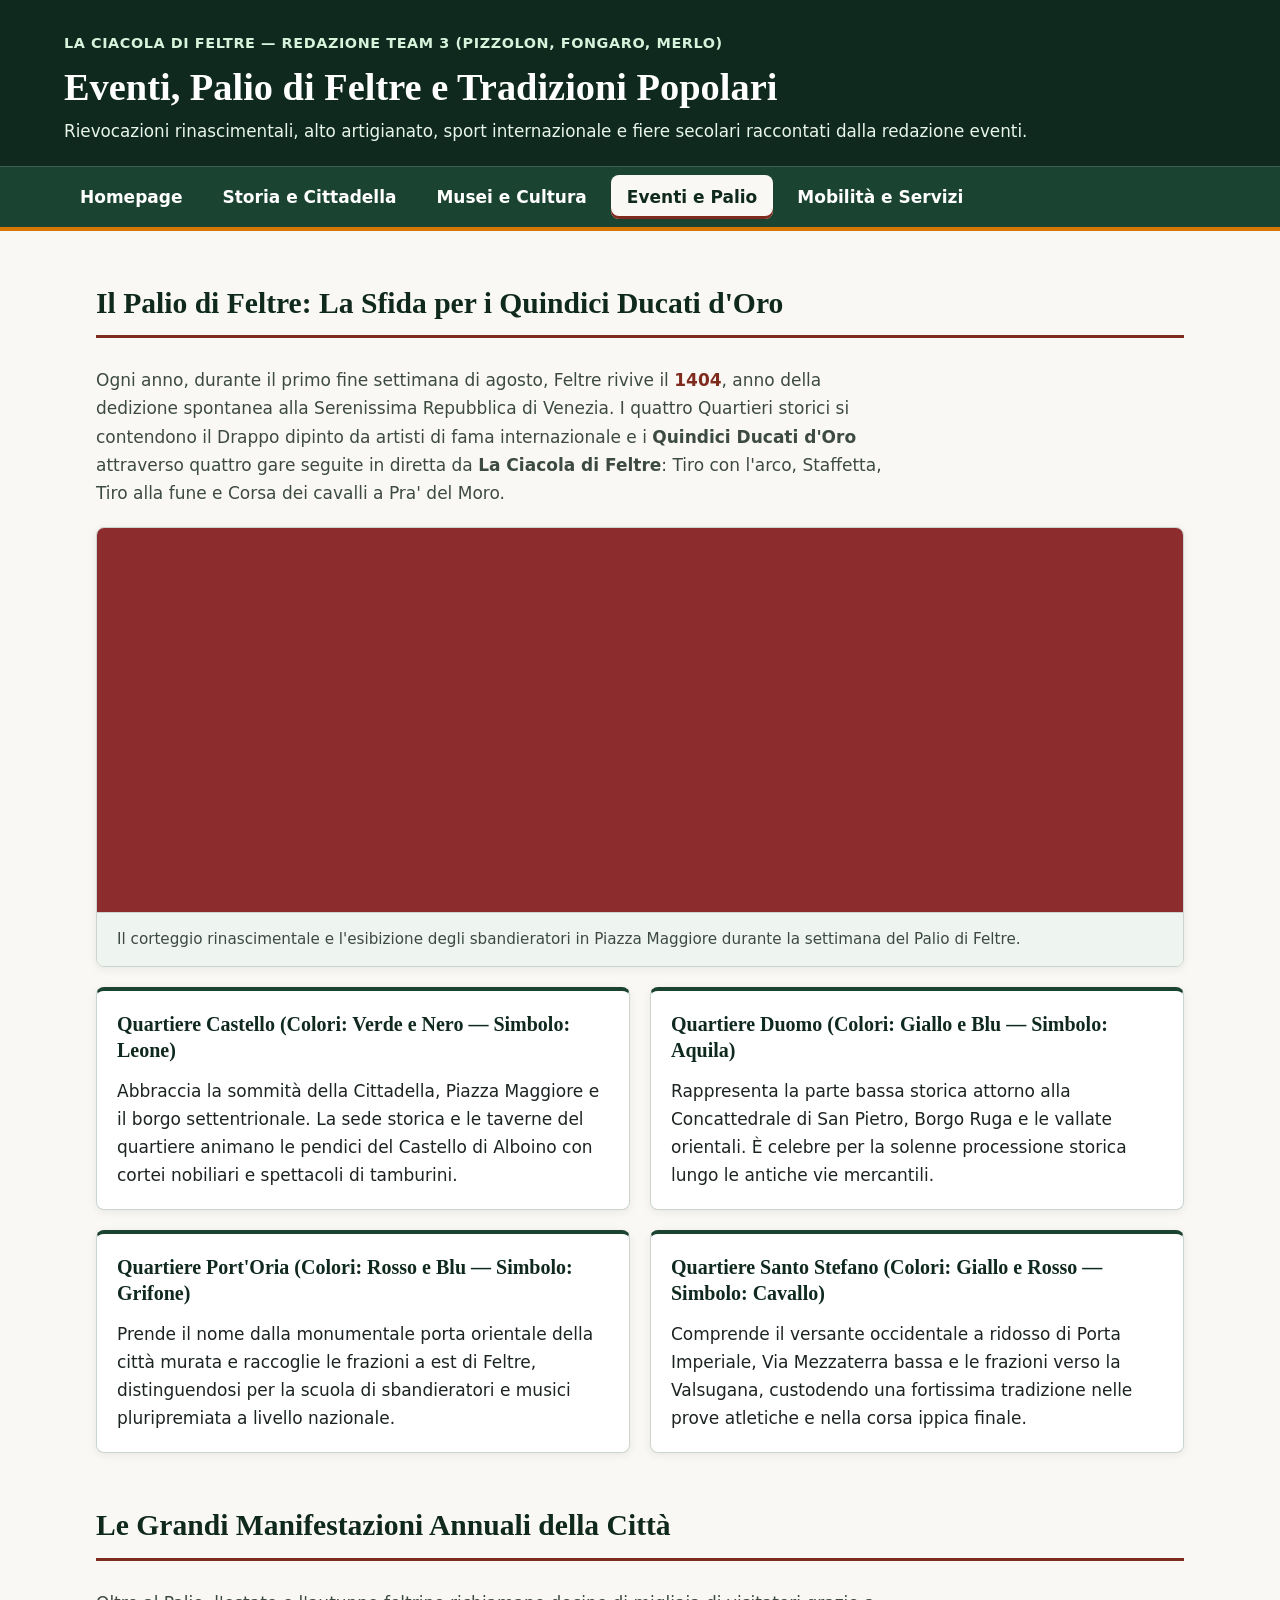
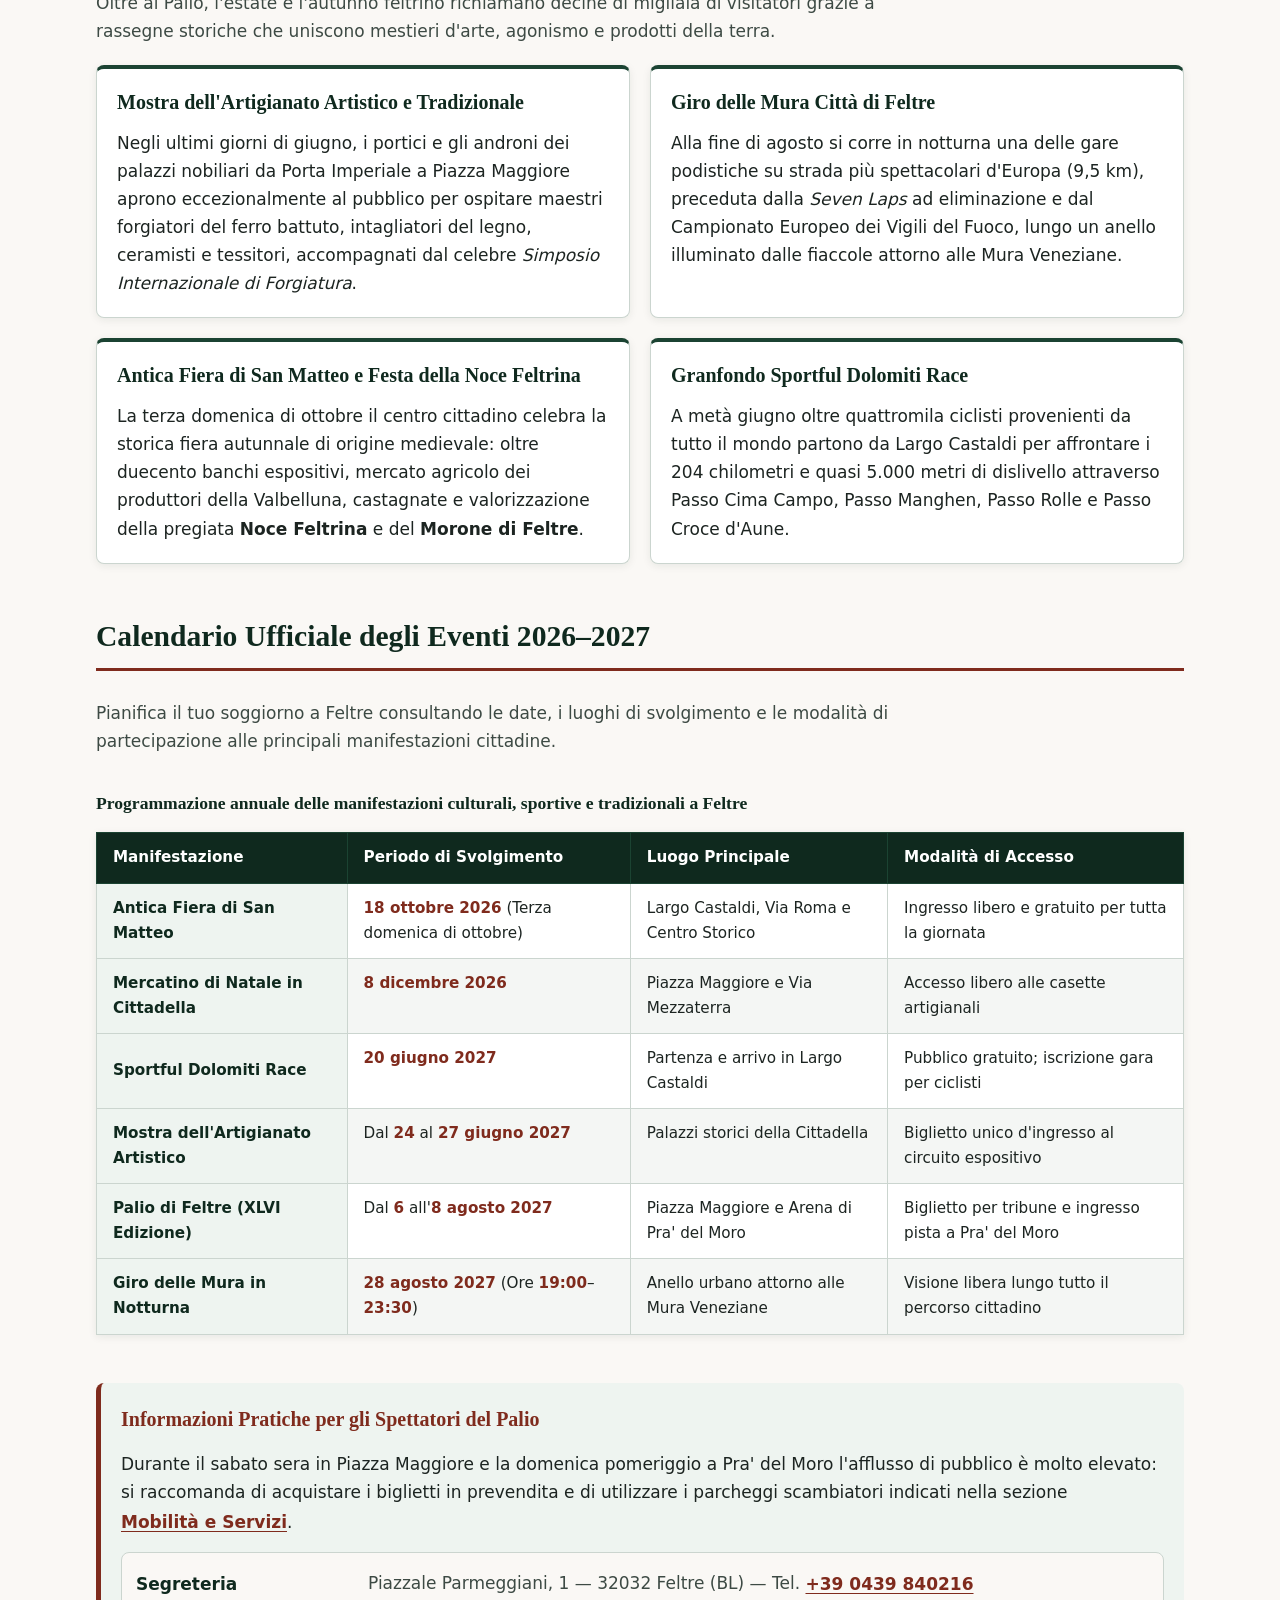
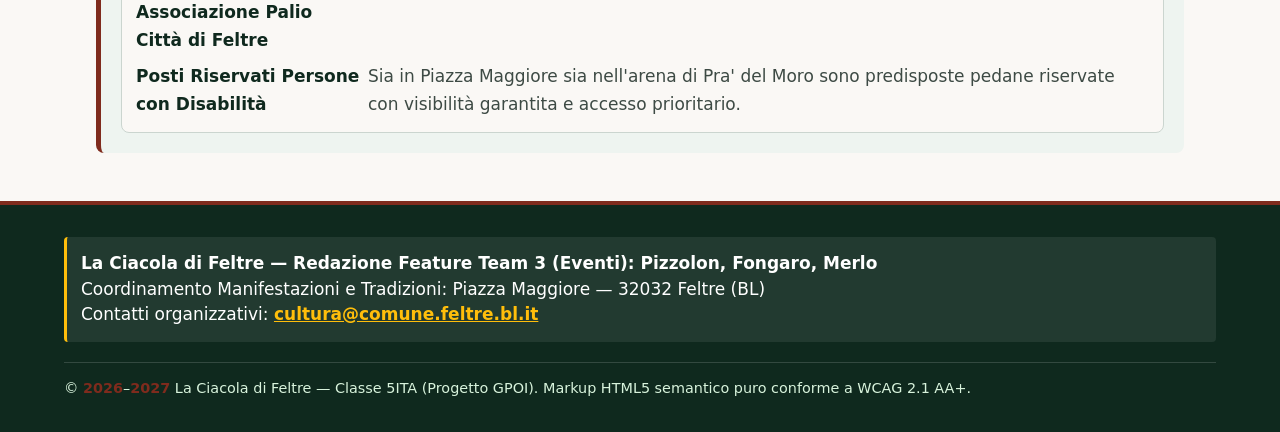
==== commit 78f6f3b4: "Revert "Sprint1/team3 eventi"" ====
--- a/eventi.html
+++ b/eventi.html
@@ -24,82 +24,35 @@
       </ul>
     </nav>
   </header>
+
   <main id="contenuto-principale">
     <section aria-labelledby="titolo-palio-feltre">
       <h2 id="titolo-palio-feltre">Il Palio di Feltre: La Sfida per i Quindici Ducati d'Oro</h2>
-      <p><em>Storia, tradizione e vita di una rievocazione storica del Veneto</em></p>
-      <p>Il Palio di Feltre è una delle più note rievocazioni storiche del Veneto. Ogni anno, durante il primo fine settimana di agosto, Feltre si trasforma in una città Rinascimentale con cortei in costume, taverne, mercati, giochi e sfide tra i quartieri che riportano in vita l'atmosfera del Quattrocento, quando la città entrò a far parte della Repubblica di Venezia nel <time datetime="1404">1404</time>.</p>
-      <p>I quattro Quartieri storici si contendono il Drappo dipinto da artisti di fama internazionale e i <strong>Quindici Ducati d'Oro</strong> attraverso quattro gare seguite in diretta da <strong>La Ciacola di Feltre</strong>: Tiro con l'arco, Staffetta, Tiro alla fune e Corsa dei cavalli a Pra' del Moro.</p>
+      <p>Ogni anno, durante il primo fine settimana di agosto, Feltre rivive il <time datetime="1404">1404</time>, anno della dedizione spontanea alla Serenissima Repubblica di Venezia. I quattro Quartieri storici si contendono il Drappo dipinto da artisti di fama internazionale e i <strong>Quindici Ducati d'Oro</strong> attraverso quattro gare seguite in diretta da <strong>La Ciacola di Feltre</strong>: Tiro con l'arco, Staffetta, Tiro alla fune e Corsa dei cavalli a Pra' del Moro.</p>
 
       <figure>
-        <img src="https://primabelluno.it/media/2023/08/364768665_595101189445616_181986251767498162_n.jpg" alt="Corteggio storico e sbandieratori dei quattro Quartieri del Palio di Feltre in Piazza Maggiore" width="800" height="450">
+        <img src="img/palio-di-feltre-piazza.jpg" alt="Corteggio storico e sbandieratori dei quattro Quartieri del Palio di Feltre in Piazza Maggiore" width="800" height="450">
         <figcaption>Il corteggio rinascimentale e l'esibizione degli sbandieratori in Piazza Maggiore durante la settimana del Palio di Feltre.</figcaption>
       </figure>
 
       <article>
-        <h3>L'origine storica: la dedizione a Venezia</h3>
-        <p>Il Palio ricorda la dedizione a Venezia nel <time datetime="1404">1404</time>. In un periodo di forte instabilità politica, causato dalle continue contese tra signorie dell'Italia settentrionale, la città decise di andare sotto la protezione di Venezia. Da quell'evento iniziò un lungo periodo di appartenenza alla Repubblica, che influenzò l'architettura e l'arte.</p>
-        <p>La rievocazione è un modo per mantenere viva la memoria di una svolta che ha segnato il destino di Feltre.</p>
+        <h3>Quartiere Castello (Colori: Verde e Nero — Simbolo: Leone)</h3>
+        <p>Abbraccia la sommità della Cittadella, Piazza Maggiore e il borgo settentrionale. La sede storica e le taverne del quartiere animano le pendici del Castello di Alboino con cortei nobiliari e spettacoli di tamburini.</p>
       </article>
 
       <article>
-        <h3>La rinascita moderna del Palio</h3>
-        <p>La manifestazione, nella forma in cui la conosciamo oggi, è nata dal lavoro di appassionati e di associazioni locali a partire dalla fine degli anni Settanta del Novecento. Da allora il Palio è cresciuto edizione dopo edizione, coinvolgendo centinaia di figuranti, artigiani, musicisti e volontari.</p>
-      </article>
-
-      <section aria-labelledby="titolo-quattro-quartieri">
-        <h3 id="titolo-quattro-quartieri">I quattro quartieri</h3>
-        <p>Quattro quartieri storici si sfidano ogni anno per il drappo del Palio: Castello, Duomo, Port’Oria e Santo Stefano. Ogni contrada ha il proprio corteo storico, i propri arcieri, staffettisti, tiratori di fune e cavalieri, oltre a centinaia di sostenitori.</p>
-        <p>Il Palio coinvolge circa 1.100 persone tra figuranti, volontari e organizzatori, ed è curato dall’Associazione Palio Città di Feltre insieme ai quartieri e al Gruppo Sbandieratori Città di Feltre.</p>
-
-        <article>
-          <h4>Quartiere Castello</h4><h5>(Colori: Giallo e Azzurro — Simbolo: Leone)</h5>
-          <p>Abbraccia la sommità della Cittadella, Piazza Maggiore e il borgo settentrionale. La sede storica e le taverne del quartiere animano le pendici del Castello di Alboino con cortei nobiliari e spettacoli di tamburini.</p>
-        </article>
-
-        <article>
-          <h4>Quartiere Duomo</h4><h5>(Colori: Giallo e Blu — Simbolo: Aquila)</h5>
-          <p>Rappresenta la parte bassa storica attorno alla Concattedrale di San Pietro, Borgo Ruga e le vallate orientali. È celebre per la solenne processione storica lungo le antiche vie mercantili.</p>
-        </article>
-
-        <article>
-          <h4>Quartiere Port'Oria</h4><h5>(Colori: Nero e Giallo — Simbolo: Grifone)</h5>
-          <p>Prende il nome dalla monumentale porta orientale della città murata e raccoglie le frazioni a est di Feltre, distinguendosi per la scuola di sbandieratori e musici pluripremiata a livello nazionale.</p>
-        </article>
-
-        <article>
-          <h4>Quartiere Santo Stefano</h4><h5>(Colori: Giallo e Rosso — Simbolo: Trombone)</h5>
-          <p>Comprende il versante occidentale a ridosso di Porta Imperiale, Via Mezzaterra bassa e le frazioni verso la Valsugana, custodendo una fortissima tradizione nelle prove atletiche e nella corsa ippica finale.</p>
-        </article>
-      </section>
-
-      <article>
-        <h3>Cosa succede durante il Palio</h3>
-        <p>Il programma varia da un'edizione all'altra, ma comprende in genere:</p>
-        <ul>
-          <li><strong>Il corteo storico:</strong> figuranti in costume d'epoca sfilano per le vie del centro con dame, cavalieri, armigeri, sbandieratori e musici.</li>
-          <li><strong>Le gare tra i quartieri:</strong> prove di abilità e sfide che alla fine, con la somma dei punti ottenuti su ogni gioco, assegnano il drappo del Palio al quartiere vincitore.</li>
-          <li><strong>Le taverne e la cucina:</strong> locande allestite nei quartieri propongono piatti ispirati alla tradizione locale.</li>
-          <li><strong>Il mercato e i mestieri antichi:</strong> botteghe di artigiani e dimostrazioni di antichi mestieri animano le piazze.</li>
-          <li><strong>Spettacoli e musica:</strong> rappresentazioni, giocolieri e musiche d'epoca accompagnano le serate.</li>
-        </ul>
+        <h3>Quartiere Duomo (Colori: Giallo e Blu — Simbolo: Aquila)</h3>
+        <p>Rappresenta la parte bassa storica attorno alla Concattedrale di San Pietro, Borgo Ruga e le vallate orientali. È celebre per la solenne processione storica lungo le antiche vie mercantili.</p>
       </article>
 
       <article>
-        <h3>I giochi: le quattro prove</h3>
-        <p>Vince il quartiere che totalizza più punti in quattro gare: due il sabato sera e due la domenica.</p>
-        <ol>
-          <li><strong>Tiro con l’arco</strong> (sabato, Piazza Maggiore): gli arcieri dei quartieri aprono le sfide con tiri di precisione.</li>
-          <li><strong>Staffetta</strong> (sabato, Piazza Maggiore): prova di velocità e di squadra che segue il tiro con l’arco.</li>
-          <li><strong>Tiro alla fune</strong> (domenica, arena di Prà del Moro): duelli diretti tra quartieri, in cui contano la forza e la coordinazione del gruppo.</li>
-          <li><strong>Corsa dei cavalli</strong> (domenica, Prà del Moro): la prova conclusiva, che assegna gli ultimi punti e, subito dopo, il drappo al quartiere vincitore.</li>
-        </ol>
-        <p>Il sabato sera, prima delle gare, si svolge la cerimonia di dedizione con l’ingresso dei cortei dei quartieri; il programma prevede anche l’esibizione degli Sbandieratori Città di Feltre e, nelle ultime edizioni, giochi e laboratori per i più piccoli. Secondo la tradizione, il premio ricorda i 15 ducati d’oro che dopo la dedizione a Venezia furono messi in palio ogni anno per il vincitore dei giochi.</p>
+        <h3>Quartiere Port'Oria (Colori: Rosso e Blu — Simbolo: Grifone)</h3>
+        <p>Prende il nome dalla monumentale porta orientale della città murata e raccoglie le frazioni a est di Feltre, distinguendosi per la scuola di sbandieratori e musici pluripremiata a livello nazionale.</p>
       </article>
 
       <article>
-        <h3>Perché andarci</h3>
-        <p>Il Palio di Feltre unisce storia, divertimento e gastronomia in un contesto autentico. È un'occasione per scoprire Feltre, una città ricca di storia ai piedi delle Dolomiti Bellunesi, per assistere a un evento costruito con passione dalla comunità locale e per vivere un'esperienza adatta a famiglie, appassionati di storia e curiosi.</p>
+        <h3>Quartiere Santo Stefano (Colori: Giallo e Rosso — Simbolo: Cavallo)</h3>
+        <p>Comprende il versante occidentale a ridosso di Porta Imperiale, Via Mezzaterra bassa e le frazioni verso la Valsugana, custodendo una fortissima tradizione nelle prove atletiche e nella corsa ippica finale.</p>
       </article>
     </section>
 
@@ -107,65 +60,27 @@
       <h2 id="titolo-grandi-rassegne">Le Grandi Manifestazioni Annuali della Città</h2>
       <p>Oltre al Palio, l'estate e l'autunno feltrino richiamano decine di migliaia di visitatori grazie a rassegne storiche che uniscono mestieri d'arte, agonismo e prodotti della terra.</p>
 
-      <article> 
+      <article>
         <h3>Mostra dell'Artigianato Artistico e Tradizionale</h3>
         <p>Negli ultimi giorni di giugno, i portici e gli androni dei palazzi nobiliari da Porta Imperiale a Piazza Maggiore aprono eccezionalmente al pubblico per ospitare maestri forgiatori del ferro battuto, intagliatori del legno, ceramisti e tessitori, accompagnati dal celebre <em>Simposio Internazionale di Forgiatura</em>.</p>
-        <ul>
-          <li><strong>Periodo:</strong> Ultimi giorni di giugno.</li>
-          <li><strong>Location:</strong> Dai portici e androni da Porta Imperiale a Piazza Maggiore.</li>
-          <li><strong>Protagonisti:</strong> Maestri forgiatori di ferro battuto, intagliatori del legno, ceramisti e tessitori.</li>
-          <li><strong>Attrazione principale:</strong> Il celebre Simposio Internazionale di Forgiatura.</li>
-        </ul>
       </article>
 
-      <!-- Contenitore della seconda manifestazione -->
       <article>
         <h3>Giro delle Mura Città di Feltre</h3>
-        <p>Alla fine di agosto si corre in notturna una delle gare podistiche su strada più spettacolari d'Europa (9,5 km), preceduta dal <em>Seven Laps</em> ad eliminazione e dal Campionato Europeo dei Vigili del Fuoco, lungo un anello illuminato dalle fiaccole attorno alle Mura Veneziane.</p>
-        <ul>
-          <li><strong>Periodo:</strong> Fine di agosto (in orario notturno).</li>
-          <li><strong>Percorso:</strong> Un tracciato di 9,5 km lungo un anello illuminato da fiaccole attorno alle Mura Veneziane.</li>
-          <li><strong>Eventi collegati:</strong> La gara principale è preceduta dal Seven Laps ad eliminazione e dal Campionato Europeo dei Vigili del Fuoco.</li>
-        </ul>
+        <p>Alla fine di agosto si corre in notturna una delle gare podistiche su strada più spettacolari d'Europa (<data value="9.5">9,5 km</data>), preceduta dalla <em>Seven Laps</em> ad eliminazione e dal Campionato Europeo dei Vigili del Fuoco, lungo un anello illuminato dalle fiaccole attorno alle Mura Veneziane.</p>
       </article>
 
-      <!-- Contenitore della terza manifestazione -->
       <article>
         <h3>Antica Fiera di San Matteo e Festa della Noce Feltrina</h3>
         <p>La terza domenica di ottobre il centro cittadino celebra la storica fiera autunnale di origine medievale: oltre duecento banchi espositivi, mercato agricolo dei produttori della Valbelluna, castagnate e valorizzazione della pregiata <strong>Noce Feltrina</strong> e del <strong>Morone di Feltre</strong>.</p>
-        <ul>
-          <li><strong>Periodo:</strong> Terza domenica di ottobre.</li>
-          <li><strong>Origine storica:</strong> Storica fiera autunnale di origine medievale nel centro cittadino.</li>
-          <li><strong>Offerta e Attrazioni:</strong> Oltre duecento banchi espositivi, mercato agricolo dei produttori della Valbelluna e castagnate.</li>
-          <li><strong>Prodotti tipici:</strong> Valorizzazione della pregiata Noce Feltrina e del Morone di Feltre.</li>
-        </ul>
       </article>
 
-      <!-- Contenitore della quarta manifestazione -->
       <article>
         <h3>Granfondo Sportful Dolomiti Race</h3>
-        <p>A metà giugno oltre quattromila ciclisti provenienti da tutto il mondo partono da Largo Castaldi per affrontare i 204 chilometri e quasi 5.000 metri di dislivello attraverso Passo Cima Campo, Passo Manghen, Passo Rolle e Passo Croce d'Aune.</p>
-        <ul>
-          <li><strong>Periodo:</strong> Metà giugno.</li>
-          <li><strong>Partecipanti:</strong> Oltre quattromila ciclisti provenienti da tutto il mondo.</li>
-          <li><strong>Partenza:</strong> Da Largo Castaldi.</li>
-          <li><strong>Percorso e Difficoltà:</strong> 204 chilometri e quasi 5.000 metri di dislivello attraverso Passo Cima Campo, Passo Manghen, Passo Rolle e Passo Croce d'Aune.</li>
-        </ul>
-      </article>
-
-      <!-- Contenitore della quinta manifestazione -->
-      <article>
-        <h3>Fiera dell'oggetto ritrovato</h3>
-        <p>Nel centro storico di Feltre si tiene anche la mostra mercato dell'usato e dell'antiquariato, chiamata <strong>«Fiera dell'oggetto ritrovato»</strong>.</p>
-        <ul>
-          <li><strong>Periodo:</strong> Seconda domenica del mese, da aprile a dicembre.</li>
-          <li><strong>Orario:</strong> Dalle <time datetime="08:00">8:00</time> alle <time datetime="18:00">18:00</time>.</li>
-          <li><strong>Luoghi:</strong> Piazza Maggiore, Piazzetta della Legna, Salita Moffoni, Piazzetta De Boni e Via Mezzaterra.</li>
-          <li><strong>Tipologia:</strong> Mostra mercato dell'usato e dell'antiquariato.</li>
-        </ul>
+        <p>A metà giugno oltre quattromila ciclisti provenienti da tutto il mondo partono da Largo Castaldi per affrontare i <data value="204">204 chilometri</data> e quasi <data value="5000">5.000 metri</data> di dislivello attraverso Passo Cima Campo, Passo Manghen, Passo Rolle e Passo Croce d'Aune.</p>
       </article>
     </section>
-        
+
     <section aria-labelledby="titolo-calendario-tabella">
       <h2 id="titolo-calendario-tabella">Calendario Ufficiale degli Eventi 2026–2027</h2>
       <p>Pianifica il tuo soggiorno a Feltre consultando le date, i luoghi di svolgimento e le modalità di partecipazione alle principali manifestazioni cittadine.</p>
@@ -181,12 +96,6 @@
           </tr>
         </thead>
         <tbody>
-          <tr>
-            <th scope="row">Fiera dell'oggetto ritrovato</th>
-            <td>Seconda domenica del mese, da aprile a dicembre (Ore <time datetime="08:00">8:00</time>–<time datetime="18:00">18:00</time>)</td>
-            <td>Piazza Maggiore, Piazzetta della Legna, Salita Moffoni, Piazzetta De Boni e Via Mezzaterra</td>
-            <td>Ingresso libero e gratuito</td>
-          </tr>
           <tr>
             <th scope="row">Antica Fiera di San Matteo</th>
             <td><time datetime="2026-10-18">18 ottobre 2026</time> (Terza domenica di ottobre)</td>
@@ -239,8 +148,6 @@
     </aside>
   </main>
 
-  
-
   <footer>
     <address>
       <strong>La Ciacola di Feltre — Redazione Feature Team 3 (Eventi): Pizzolon, Fongaro, Merlo</strong><br>
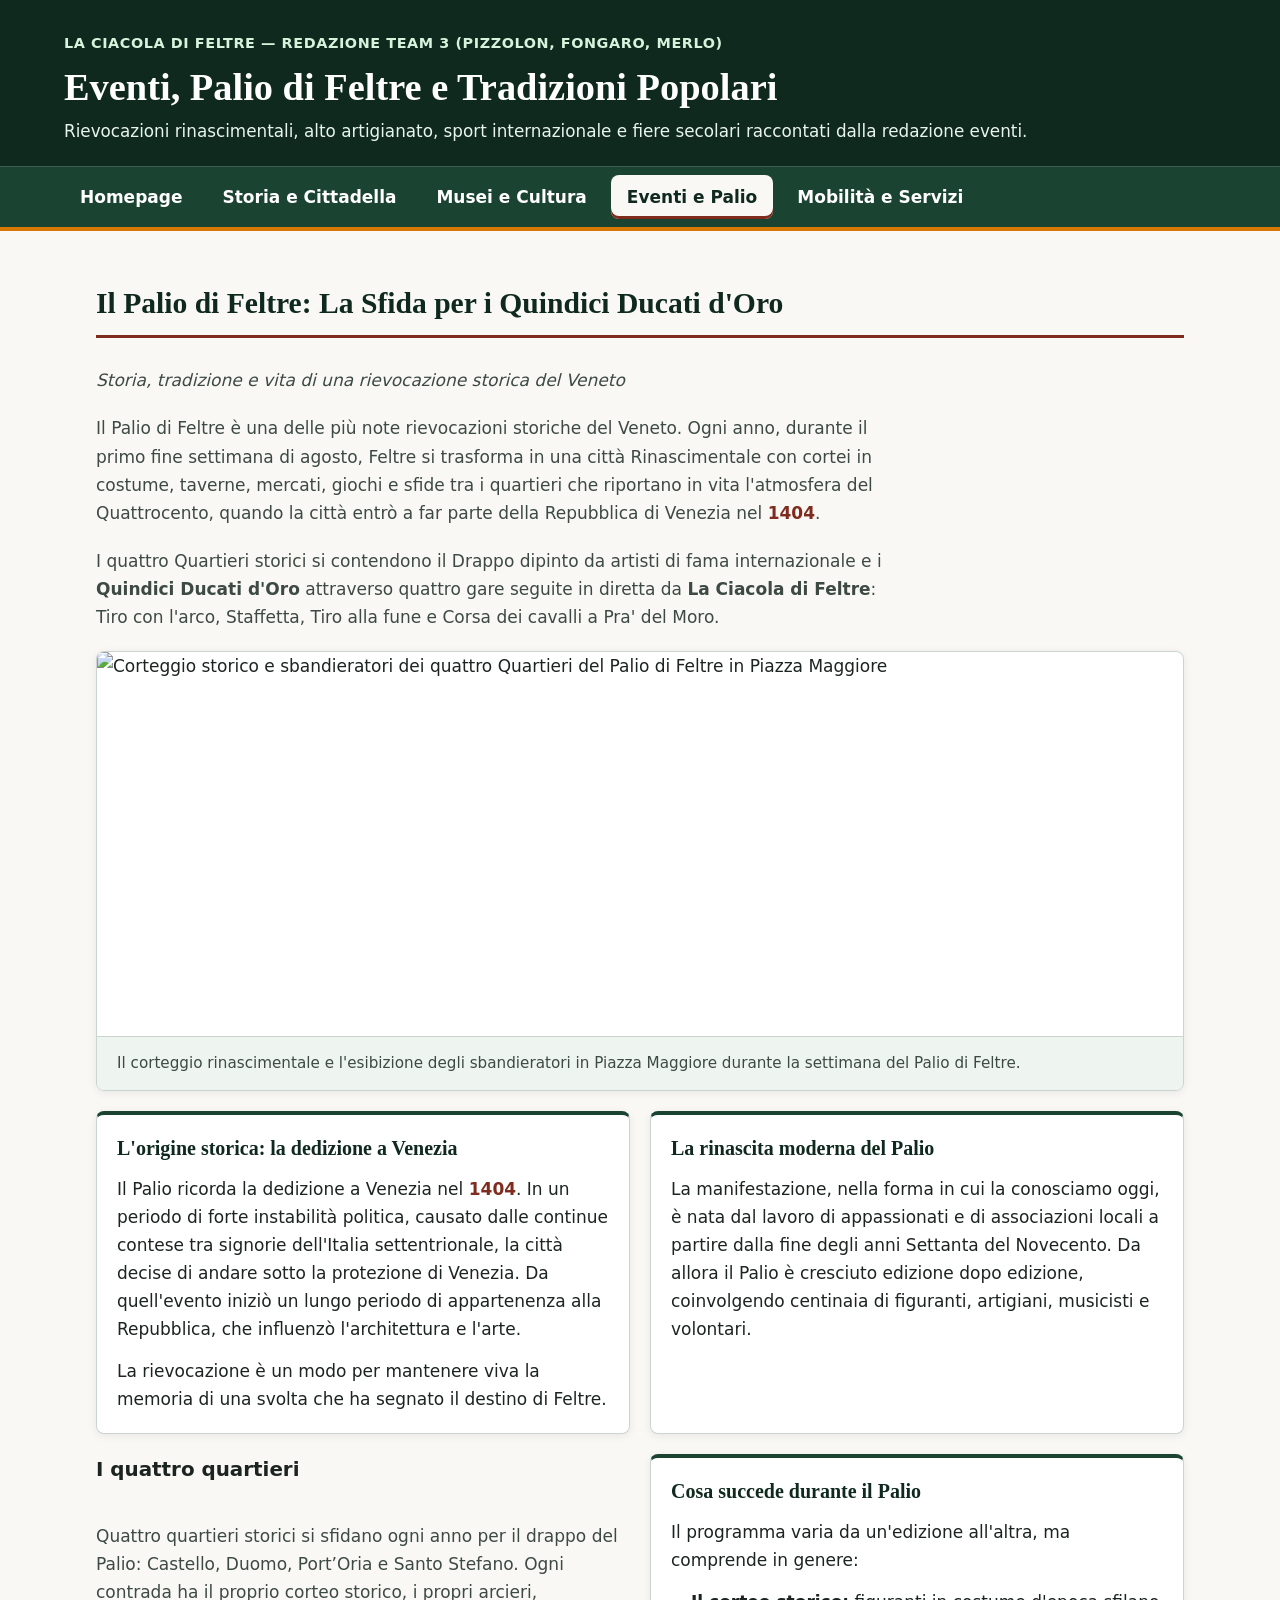
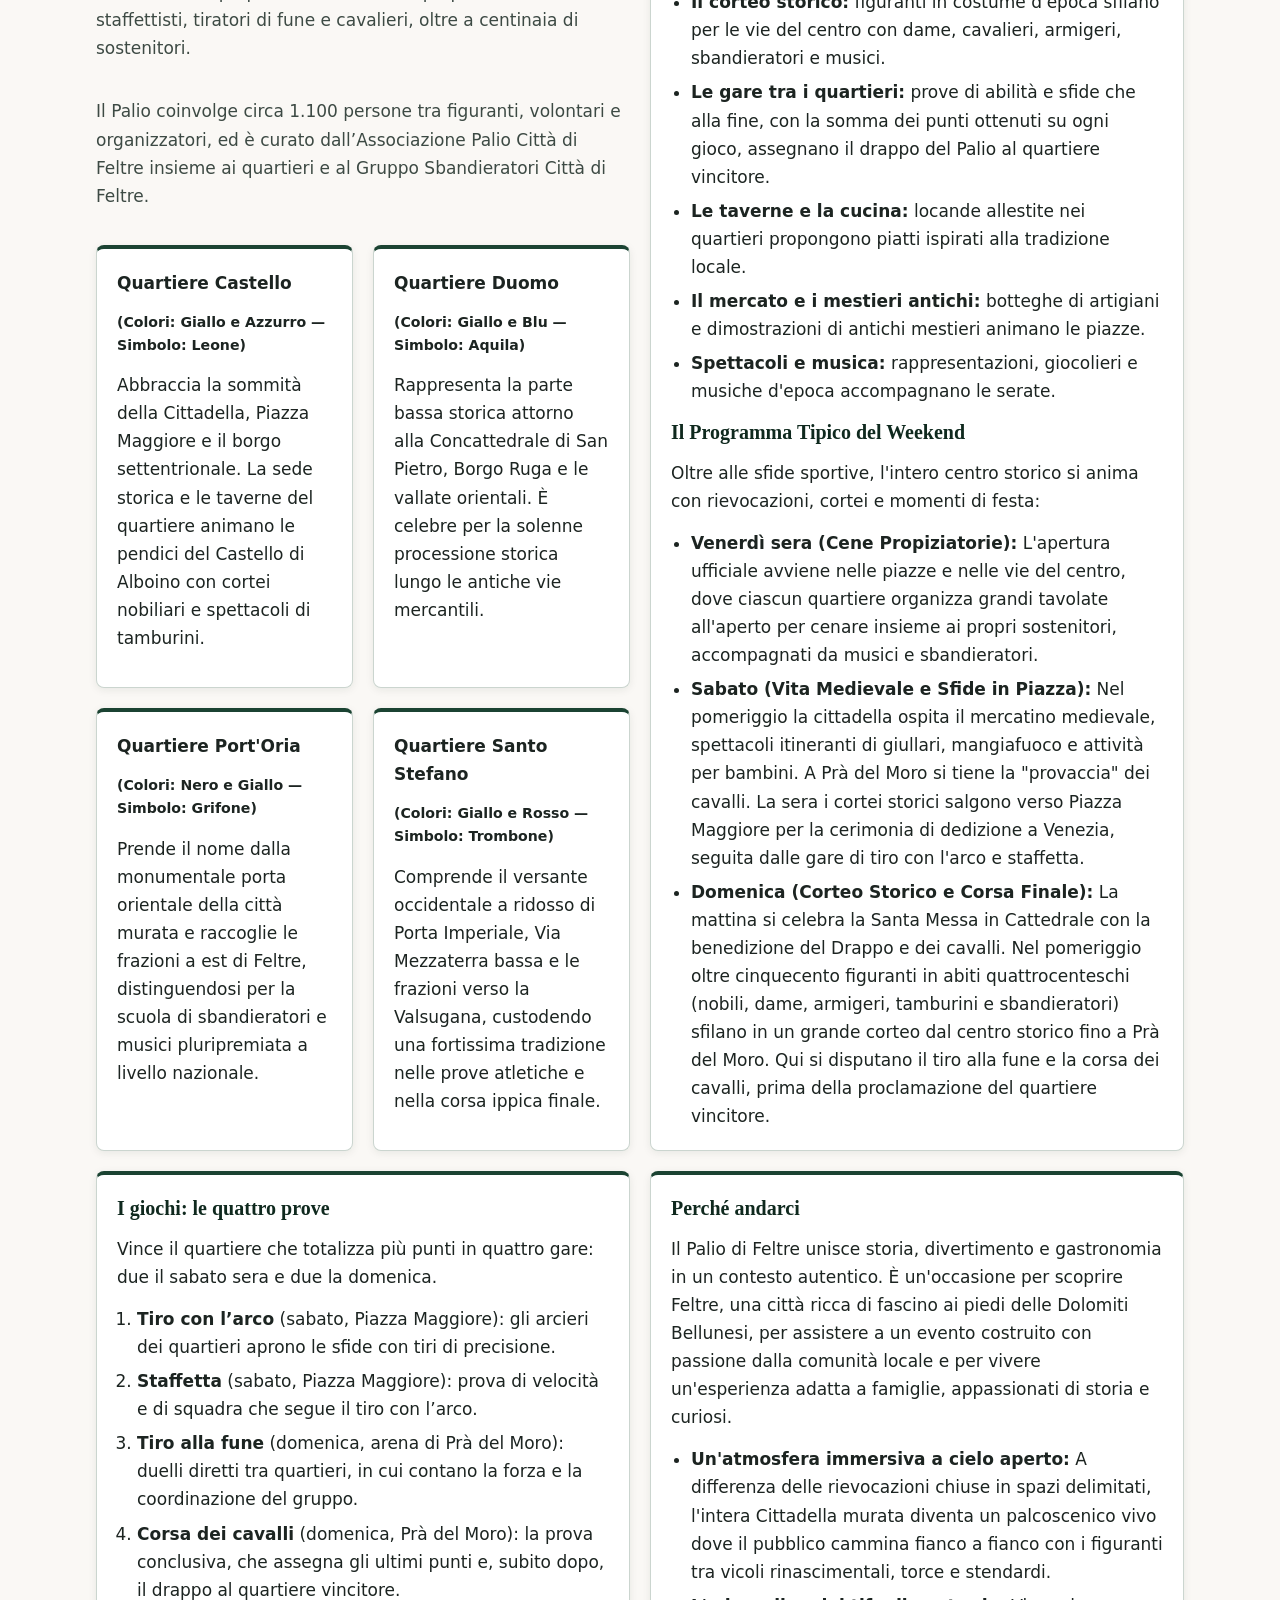
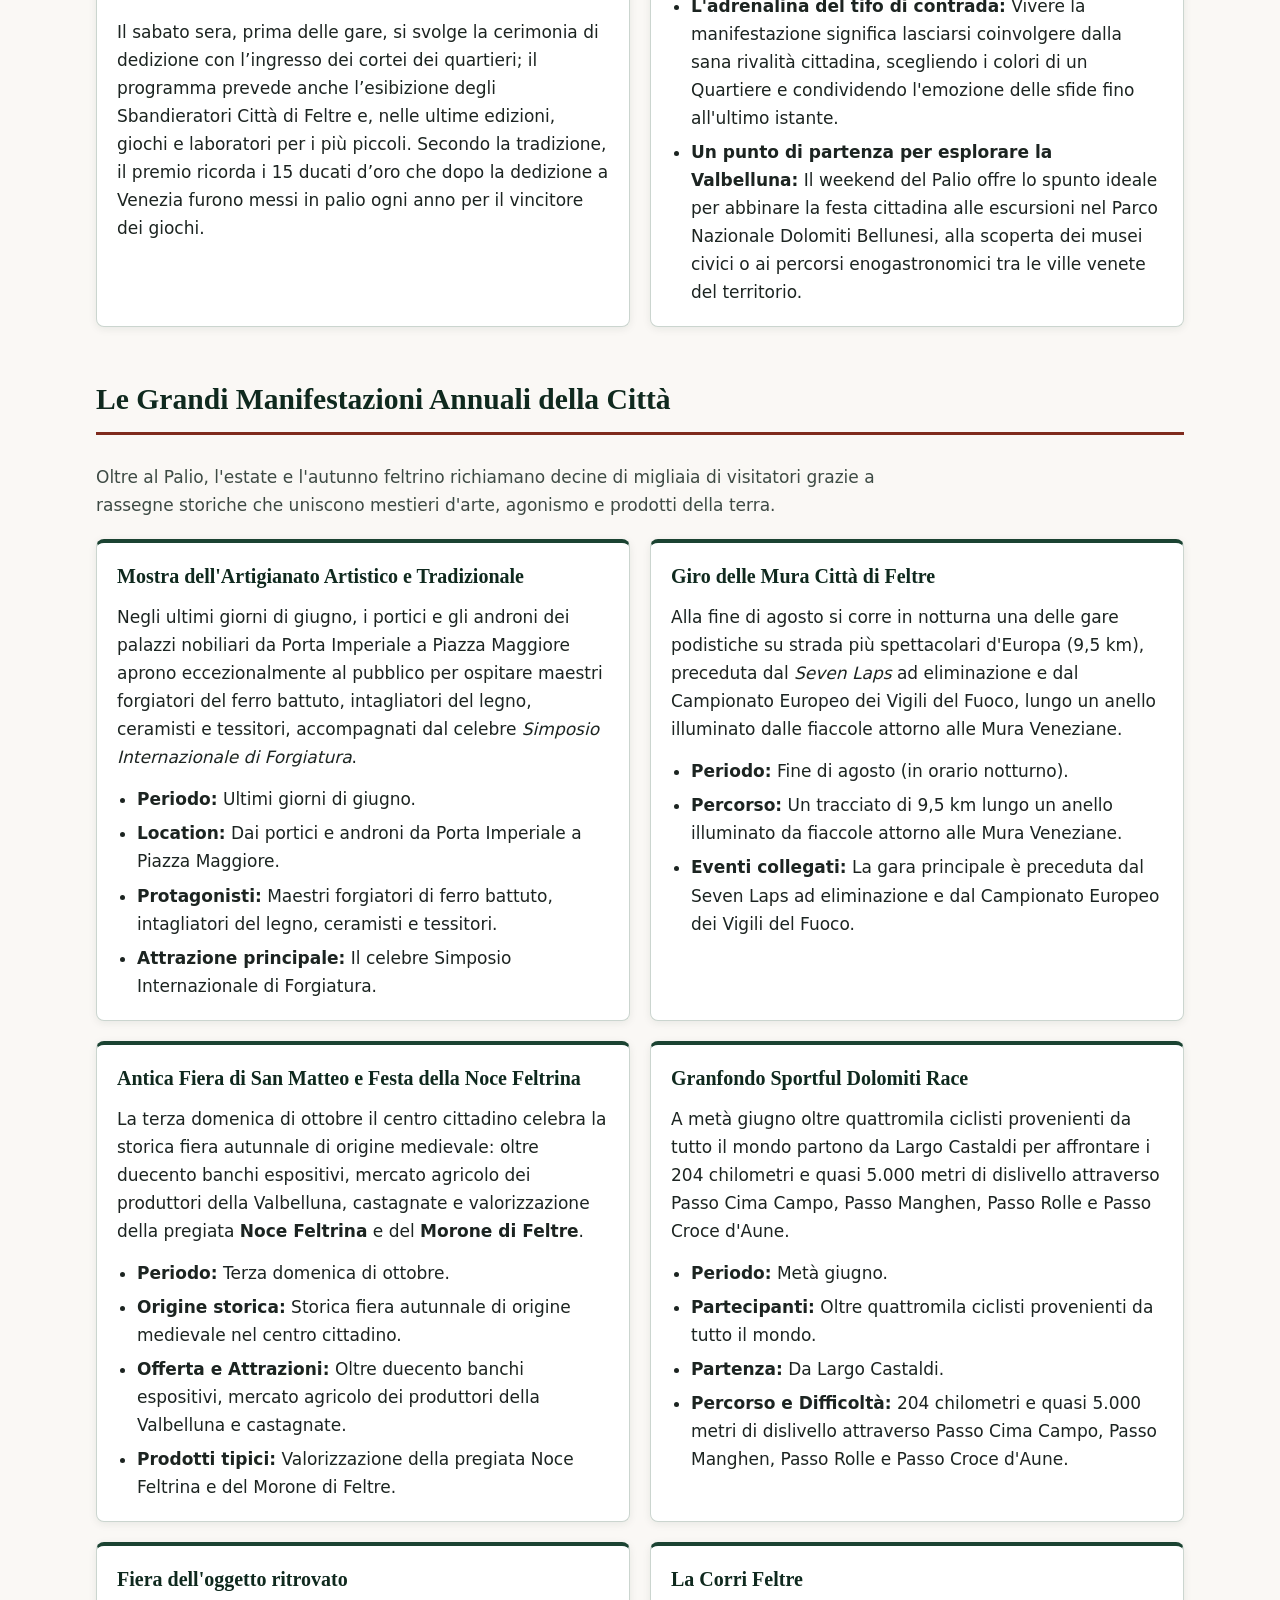
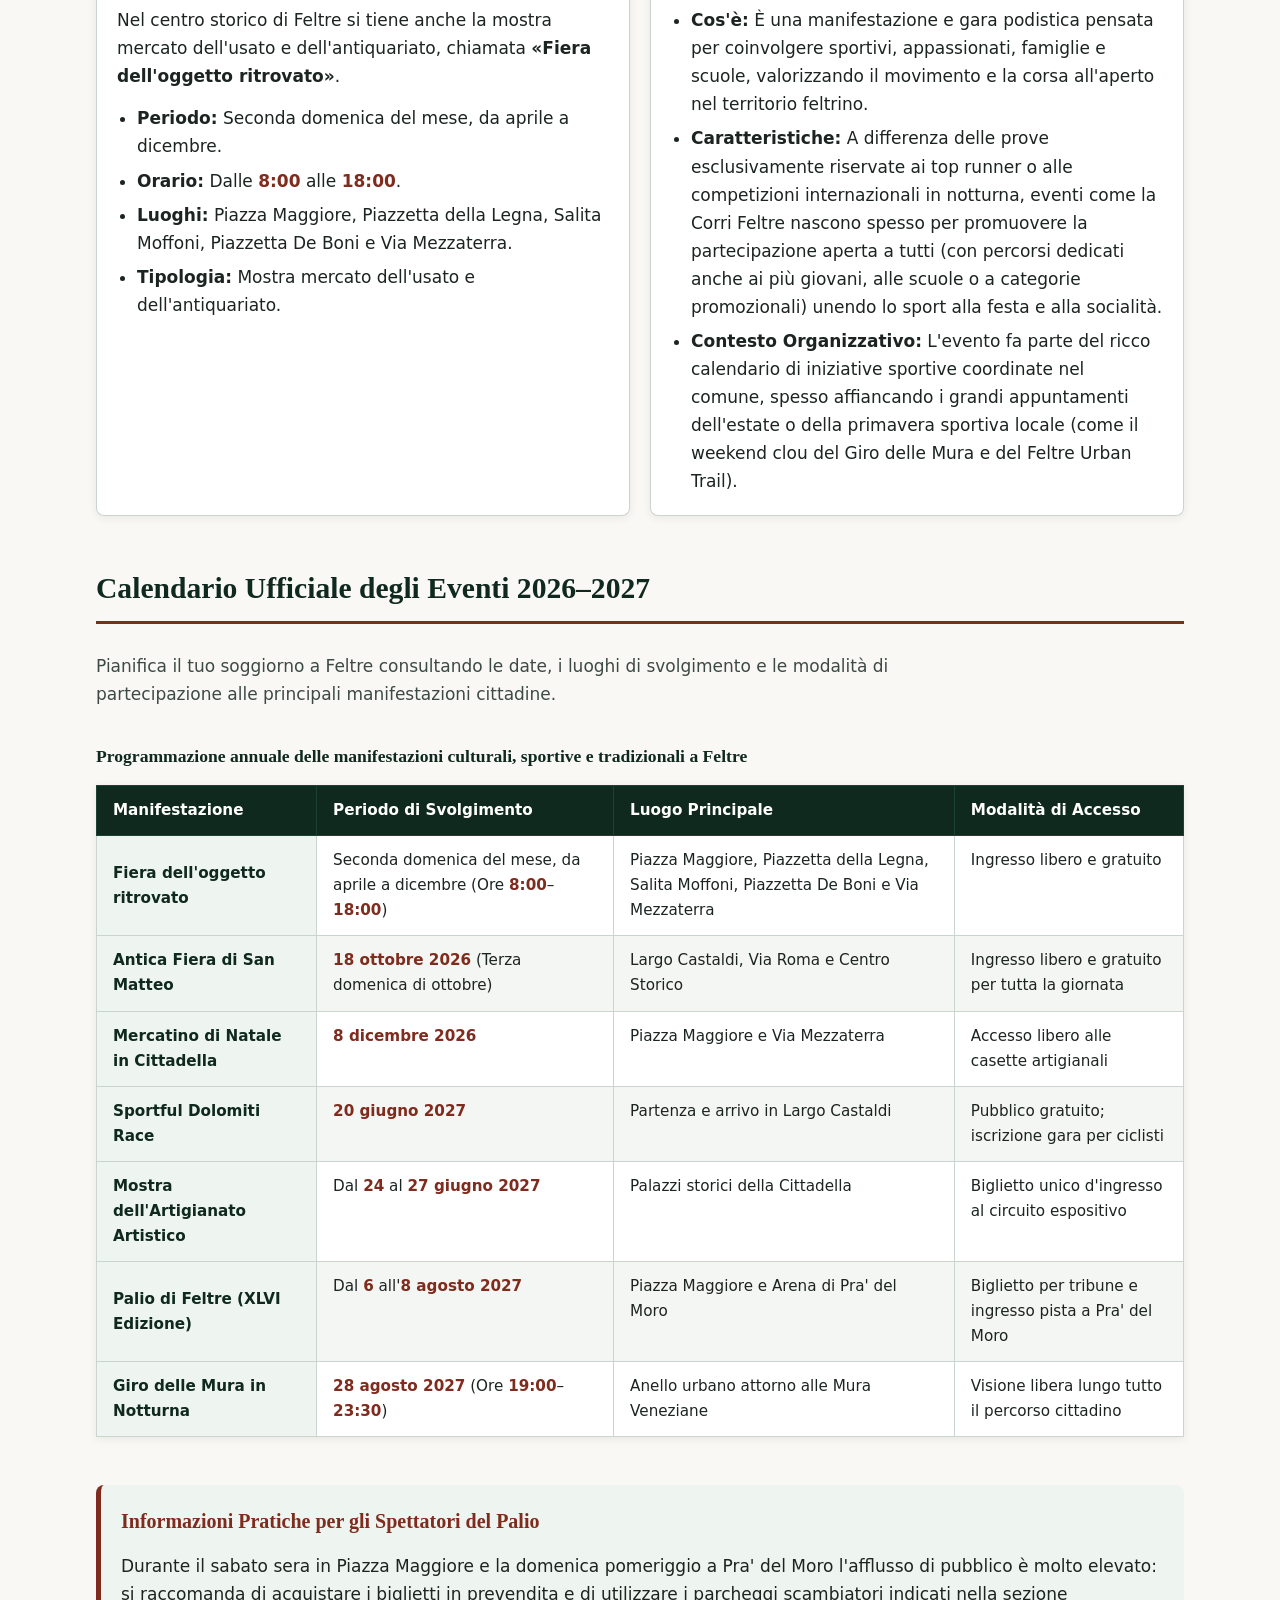
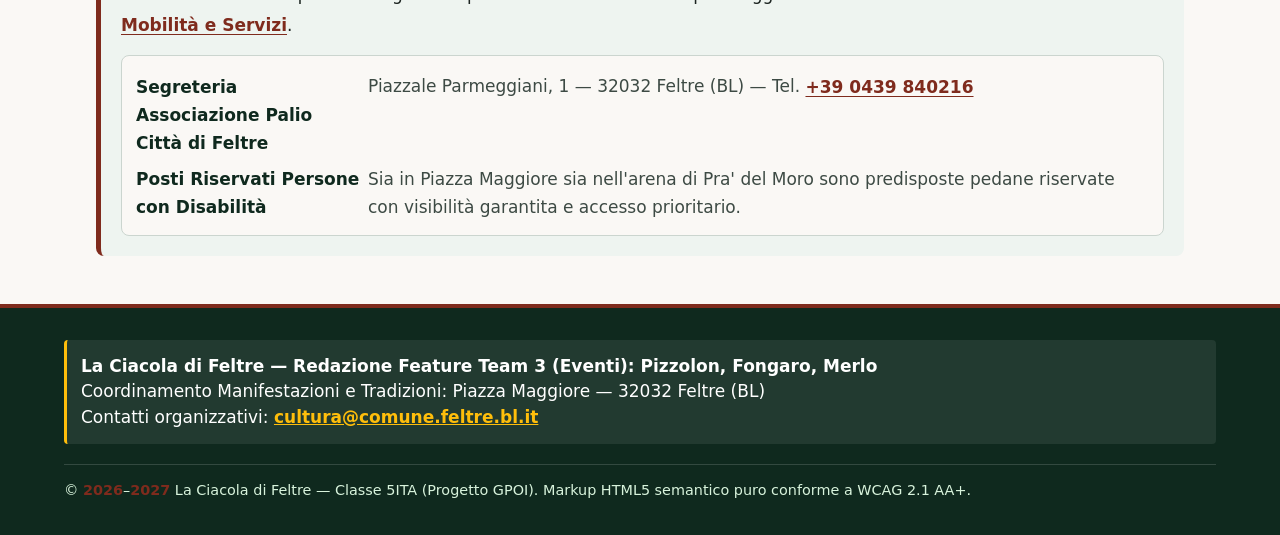
==== commit 9fb33dac: "File modificato, revisione della struttura e aggiunta di alcune informazioni" ====
--- a/eventi.html
+++ b/eventi.html
@@ -24,63 +24,170 @@
       </ul>
     </nav>
   </header>
-
   <main id="contenuto-principale">
     <section aria-labelledby="titolo-palio-feltre">
       <h2 id="titolo-palio-feltre">Il Palio di Feltre: La Sfida per i Quindici Ducati d'Oro</h2>
-      <p>Ogni anno, durante il primo fine settimana di agosto, Feltre rivive il <time datetime="1404">1404</time>, anno della dedizione spontanea alla Serenissima Repubblica di Venezia. I quattro Quartieri storici si contendono il Drappo dipinto da artisti di fama internazionale e i <strong>Quindici Ducati d'Oro</strong> attraverso quattro gare seguite in diretta da <strong>La Ciacola di Feltre</strong>: Tiro con l'arco, Staffetta, Tiro alla fune e Corsa dei cavalli a Pra' del Moro.</p>
+      <p><em>Storia, tradizione e vita di una rievocazione storica del Veneto</em></p>
+      <p>Il Palio di Feltre è una delle più note rievocazioni storiche del Veneto. Ogni anno, durante il primo fine settimana di agosto, Feltre si trasforma in una città Rinascimentale con cortei in costume, taverne, mercati, giochi e sfide tra i quartieri che riportano in vita l'atmosfera del Quattrocento, quando la città entrò a far parte della Repubblica di Venezia nel <time datetime="1404">1404</time>.</p>
+      <p>I quattro Quartieri storici si contendono il Drappo dipinto da artisti di fama internazionale e i <strong>Quindici Ducati d'Oro</strong> attraverso quattro gare seguite in diretta da <strong>La Ciacola di Feltre</strong>: Tiro con l'arco, Staffetta, Tiro alla fune e Corsa dei cavalli a Pra' del Moro.</p>
 
       <figure>
-        <img src="img/palio-di-feltre-piazza.jpg" alt="Corteggio storico e sbandieratori dei quattro Quartieri del Palio di Feltre in Piazza Maggiore" width="800" height="450">
+        <img src="https://primabelluno.it/media/2023/08/364768665_595101189445616_181986251767498162_n.jpg" alt="Corteggio storico e sbandieratori dei quattro Quartieri del Palio di Feltre in Piazza Maggiore" width="800" height="450">
         <figcaption>Il corteggio rinascimentale e l'esibizione degli sbandieratori in Piazza Maggiore durante la settimana del Palio di Feltre.</figcaption>
       </figure>
 
       <article>
-        <h3>Quartiere Castello (Colori: Verde e Nero — Simbolo: Leone)</h3>
-        <p>Abbraccia la sommità della Cittadella, Piazza Maggiore e il borgo settentrionale. La sede storica e le taverne del quartiere animano le pendici del Castello di Alboino con cortei nobiliari e spettacoli di tamburini.</p>
-      </article>
-
-      <article>
-        <h3>Quartiere Duomo (Colori: Giallo e Blu — Simbolo: Aquila)</h3>
-        <p>Rappresenta la parte bassa storica attorno alla Concattedrale di San Pietro, Borgo Ruga e le vallate orientali. È celebre per la solenne processione storica lungo le antiche vie mercantili.</p>
-      </article>
-
-      <article>
-        <h3>Quartiere Port'Oria (Colori: Rosso e Blu — Simbolo: Grifone)</h3>
-        <p>Prende il nome dalla monumentale porta orientale della città murata e raccoglie le frazioni a est di Feltre, distinguendosi per la scuola di sbandieratori e musici pluripremiata a livello nazionale.</p>
-      </article>
-
-      <article>
-        <h3>Quartiere Santo Stefano (Colori: Giallo e Rosso — Simbolo: Cavallo)</h3>
-        <p>Comprende il versante occidentale a ridosso di Porta Imperiale, Via Mezzaterra bassa e le frazioni verso la Valsugana, custodendo una fortissima tradizione nelle prove atletiche e nella corsa ippica finale.</p>
-      </article>
+        <h3>L'origine storica: la dedizione a Venezia</h3>
+        <p>Il Palio ricorda la dedizione a Venezia nel <time datetime="1404">1404</time>. In un periodo di forte instabilità politica, causato dalle continue contese tra signorie dell'Italia settentrionale, la città decise di andare sotto la protezione di Venezia. Da quell'evento iniziò un lungo periodo di appartenenza alla Repubblica, che influenzò l'architettura e l'arte.</p>
+        <p>La rievocazione è un modo per mantenere viva la memoria di una svolta che ha segnato il destino di Feltre.</p>
+      </article>
+
+      <article>
+        <h3>La rinascita moderna del Palio</h3>
+        <p>La manifestazione, nella forma in cui la conosciamo oggi, è nata dal lavoro di appassionati e di associazioni locali a partire dalla fine degli anni Settanta del Novecento. Da allora il Palio è cresciuto edizione dopo edizione, coinvolgendo centinaia di figuranti, artigiani, musicisti e volontari.</p>
+      </article>
+
+      <section aria-labelledby="titolo-quattro-quartieri">
+        <h3 id="titolo-quattro-quartieri">I quattro quartieri</h3>
+        <p>Quattro quartieri storici si sfidano ogni anno per il drappo del Palio: Castello, Duomo, Port’Oria e Santo Stefano. Ogni contrada ha il proprio corteo storico, i propri arcieri, staffettisti, tiratori di fune e cavalieri, oltre a centinaia di sostenitori.</p>
+        <p>Il Palio coinvolge circa 1.100 persone tra figuranti, volontari e organizzatori, ed è curato dall’Associazione Palio Città di Feltre insieme ai quartieri e al Gruppo Sbandieratori Città di Feltre.</p>
+
+        <article>
+          <h4>Quartiere Castello</h4><h5>(Colori: Giallo e Azzurro — Simbolo: Leone)</h5>
+          <p>Abbraccia la sommità della Cittadella, Piazza Maggiore e il borgo settentrionale. La sede storica e le taverne del quartiere animano le pendici del Castello di Alboino con cortei nobiliari e spettacoli di tamburini.</p>
+        </article>
+
+        <article>
+          <h4>Quartiere Duomo</h4><h5>(Colori: Giallo e Blu — Simbolo: Aquila)</h5>
+          <p>Rappresenta la parte bassa storica attorno alla Concattedrale di San Pietro, Borgo Ruga e le vallate orientali. È celebre per la solenne processione storica lungo le antiche vie mercantili.</p>
+        </article>
+
+        <article>
+          <h4>Quartiere Port'Oria</h4><h5>(Colori: Nero e Giallo — Simbolo: Grifone)</h5>
+          <p>Prende il nome dalla monumentale porta orientale della città murata e raccoglie le frazioni a est di Feltre, distinguendosi per la scuola di sbandieratori e musici pluripremiata a livello nazionale.</p>
+        </article>
+
+        <article>
+          <h4>Quartiere Santo Stefano</h4><h5>(Colori: Giallo e Rosso — Simbolo: Trombone)</h5>
+          <p>Comprende il versante occidentale a ridosso di Porta Imperiale, Via Mezzaterra bassa e le frazioni verso la Valsugana, custodendo una fortissima tradizione nelle prove atletiche e nella corsa ippica finale.</p>
+        </article>
+      </section>
+
+      <article>
+        <h3>Cosa succede durante il Palio</h3>
+        <p>Il programma varia da un'edizione all'altra, ma comprende in genere:</p>
+        <ul>
+          <li><strong>Il corteo storico:</strong> figuranti in costume d'epoca sfilano per le vie del centro con dame, cavalieri, armigeri, sbandieratori e musici.</li>
+          <li><strong>Le gare tra i quartieri:</strong> prove di abilità e sfide che alla fine, con la somma dei punti ottenuti su ogni gioco, assegnano il drappo del Palio al quartiere vincitore.</li>
+          <li><strong>Le taverne e la cucina:</strong> locande allestite nei quartieri propongono piatti ispirati alla tradizione locale.</li>
+          <li><strong>Il mercato e i mestieri antichi:</strong> botteghe di artigiani e dimostrazioni di antichi mestieri animano le piazze.</li>
+          <li><strong>Spettacoli e musica:</strong> rappresentazioni, giocolieri e musiche d'epoca accompagnano le serate.</li>
+        </ul>
+        
+  <h3>Il Programma Tipico del Weekend</h3>
+  <p>Oltre alle sfide sportive, l'intero centro storico si anima con rievocazioni, cortei e momenti di festa:</p>
+  <ul>
+    <li><strong>Venerdì sera (Cene Propiziatorie):</strong> L'apertura ufficiale avviene nelle piazze e nelle vie del centro, dove ciascun quartiere organizza grandi tavolate all'aperto per cenare insieme ai propri sostenitori, accompagnati da musici e sbandieratori.</li>
+    <li><strong>Sabato (Vita Medievale e Sfide in Piazza):</strong> Nel pomeriggio la cittadella ospita il mercatino medievale, spettacoli itineranti di giullari, mangiafuoco e attività per bambini. A Prà del Moro si tiene la "provaccia" dei cavalli. La sera i cortei storici salgono verso Piazza Maggiore per la cerimonia di dedizione a Venezia, seguita dalle gare di tiro con l'arco e staffetta.</li>
+    <li><strong>Domenica (Corteo Storico e Corsa Finale):</strong> La mattina si celebra la Santa Messa in Cattedrale con la benedizione del Drappo e dei cavalli. Nel pomeriggio oltre cinquecento figuranti in abiti quattrocenteschi (nobili, dame, armigeri, tamburini e sbandieratori) sfilano in un grande corteo dal centro storico fino a Prà del Moro. Qui si disputano il tiro alla fune e la corsa dei cavalli, prima della proclamazione del quartiere vincitore.</li>
+  </ul>
+      </article>
+
+      <article>
+        <h3>I giochi: le quattro prove</h3>
+        <p>Vince il quartiere che totalizza più punti in quattro gare: due il sabato sera e due la domenica.</p>
+        <ol>
+          <li><strong>Tiro con l’arco</strong> (sabato, Piazza Maggiore): gli arcieri dei quartieri aprono le sfide con tiri di precisione.</li>
+          <li><strong>Staffetta</strong> (sabato, Piazza Maggiore): prova di velocità e di squadra che segue il tiro con l’arco.</li>
+          <li><strong>Tiro alla fune</strong> (domenica, arena di Prà del Moro): duelli diretti tra quartieri, in cui contano la forza e la coordinazione del gruppo.</li>
+          <li><strong>Corsa dei cavalli</strong> (domenica, Prà del Moro): la prova conclusiva, che assegna gli ultimi punti e, subito dopo, il drappo al quartiere vincitore.</li>
+        </ol>
+        <p>Il sabato sera, prima delle gare, si svolge la cerimonia di dedizione con l’ingresso dei cortei dei quartieri; il programma prevede anche l’esibizione degli Sbandieratori Città di Feltre e, nelle ultime edizioni, giochi e laboratori per i più piccoli. Secondo la tradizione, il premio ricorda i 15 ducati d’oro che dopo la dedizione a Venezia furono messi in palio ogni anno per il vincitore dei giochi.</p>
+      </article>
+
+      <article>
+        <h3>Perché andarci</h3>
+        <p>Il Palio di Feltre unisce storia, divertimento e gastronomia in un contesto autentico. È un'occasione per scoprire Feltre, una città ricca di fascino ai piedi delle Dolomiti Bellunesi, per assistere a un evento costruito con passione dalla comunità locale e per vivere un'esperienza adatta a famiglie, appassionati di storia e curiosi.</p>
+  <ul>
+    <li><strong>Un'atmosfera immersiva a cielo aperto:</strong> A differenza delle rievocazioni chiuse in spazi delimitati, l'intera Cittadella murata diventa un palcoscenico vivo dove il pubblico cammina fianco a fianco con i figuranti tra vicoli rinascimentali, torce e stendardi.</li>
+    <li><strong>L'adrenalina del tifo di contrada:</strong> Vivere la manifestazione significa lasciarsi coinvolgere dalla sana rivalità cittadina, scegliendo i colori di un Quartiere e condividendo l'emozione delle sfide fino all'ultimo istante.</li>
+    <li><strong>Un punto di partenza per esplorare la Valbelluna:</strong> Il weekend del Palio offre lo spunto ideale per abbinare la festa cittadina alle escursioni nel Parco Nazionale Dolomiti Bellunesi, alla scoperta dei musei civici o ai percorsi enogastronomici tra le ville venete del territorio.</li>
+  </ul>
+      </article>
+
     </section>
 
     <section aria-labelledby="titolo-grandi-rassegne">
       <h2 id="titolo-grandi-rassegne">Le Grandi Manifestazioni Annuali della Città</h2>
       <p>Oltre al Palio, l'estate e l'autunno feltrino richiamano decine di migliaia di visitatori grazie a rassegne storiche che uniscono mestieri d'arte, agonismo e prodotti della terra.</p>
 
-      <article>
+      <article> 
         <h3>Mostra dell'Artigianato Artistico e Tradizionale</h3>
         <p>Negli ultimi giorni di giugno, i portici e gli androni dei palazzi nobiliari da Porta Imperiale a Piazza Maggiore aprono eccezionalmente al pubblico per ospitare maestri forgiatori del ferro battuto, intagliatori del legno, ceramisti e tessitori, accompagnati dal celebre <em>Simposio Internazionale di Forgiatura</em>.</p>
-      </article>
-
+        <ul>
+          <li><strong>Periodo:</strong> Ultimi giorni di giugno.</li>
+          <li><strong>Location:</strong> Dai portici e androni da Porta Imperiale a Piazza Maggiore.</li>
+          <li><strong>Protagonisti:</strong> Maestri forgiatori di ferro battuto, intagliatori del legno, ceramisti e tessitori.</li>
+          <li><strong>Attrazione principale:</strong> Il celebre Simposio Internazionale di Forgiatura.</li>
+        </ul>
+      </article>
+
+      <!-- Contenitore della seconda manifestazione -->
       <article>
         <h3>Giro delle Mura Città di Feltre</h3>
-        <p>Alla fine di agosto si corre in notturna una delle gare podistiche su strada più spettacolari d'Europa (<data value="9.5">9,5 km</data>), preceduta dalla <em>Seven Laps</em> ad eliminazione e dal Campionato Europeo dei Vigili del Fuoco, lungo un anello illuminato dalle fiaccole attorno alle Mura Veneziane.</p>
-      </article>
-
+        <p>Alla fine di agosto si corre in notturna una delle gare podistiche su strada più spettacolari d'Europa (9,5 km), preceduta dal <em>Seven Laps</em> ad eliminazione e dal Campionato Europeo dei Vigili del Fuoco, lungo un anello illuminato dalle fiaccole attorno alle Mura Veneziane.</p>
+        <ul>
+          <li><strong>Periodo:</strong> Fine di agosto (in orario notturno).</li>
+          <li><strong>Percorso:</strong> Un tracciato di 9,5 km lungo un anello illuminato da fiaccole attorno alle Mura Veneziane.</li>
+          <li><strong>Eventi collegati:</strong> La gara principale è preceduta dal Seven Laps ad eliminazione e dal Campionato Europeo dei Vigili del Fuoco.</li>
+        </ul>
+      </article>
+
+      <!-- Contenitore della terza manifestazione -->
       <article>
         <h3>Antica Fiera di San Matteo e Festa della Noce Feltrina</h3>
         <p>La terza domenica di ottobre il centro cittadino celebra la storica fiera autunnale di origine medievale: oltre duecento banchi espositivi, mercato agricolo dei produttori della Valbelluna, castagnate e valorizzazione della pregiata <strong>Noce Feltrina</strong> e del <strong>Morone di Feltre</strong>.</p>
-      </article>
-
+        <ul>
+          <li><strong>Periodo:</strong> Terza domenica di ottobre.</li>
+          <li><strong>Origine storica:</strong> Storica fiera autunnale di origine medievale nel centro cittadino.</li>
+          <li><strong>Offerta e Attrazioni:</strong> Oltre duecento banchi espositivi, mercato agricolo dei produttori della Valbelluna e castagnate.</li>
+          <li><strong>Prodotti tipici:</strong> Valorizzazione della pregiata Noce Feltrina e del Morone di Feltre.</li>
+        </ul>
+      </article>
+
+      <!-- Contenitore della quarta manifestazione -->
       <article>
         <h3>Granfondo Sportful Dolomiti Race</h3>
-        <p>A metà giugno oltre quattromila ciclisti provenienti da tutto il mondo partono da Largo Castaldi per affrontare i <data value="204">204 chilometri</data> e quasi <data value="5000">5.000 metri</data> di dislivello attraverso Passo Cima Campo, Passo Manghen, Passo Rolle e Passo Croce d'Aune.</p>
-      </article>
+        <p>A metà giugno oltre quattromila ciclisti provenienti da tutto il mondo partono da Largo Castaldi per affrontare i 204 chilometri e quasi 5.000 metri di dislivello attraverso Passo Cima Campo, Passo Manghen, Passo Rolle e Passo Croce d'Aune.</p>
+        <ul>
+          <li><strong>Periodo:</strong> Metà giugno.</li>
+          <li><strong>Partecipanti:</strong> Oltre quattromila ciclisti provenienti da tutto il mondo.</li>
+          <li><strong>Partenza:</strong> Da Largo Castaldi.</li>
+          <li><strong>Percorso e Difficoltà:</strong> 204 chilometri e quasi 5.000 metri di dislivello attraverso Passo Cima Campo, Passo Manghen, Passo Rolle e Passo Croce d'Aune.</li>
+        </ul>
+      </article>
+
+      <!-- Contenitore della quinta manifestazione -->
+      <article>
+        <h3>Fiera dell'oggetto ritrovato</h3>
+        <p>Nel centro storico di Feltre si tiene anche la mostra mercato dell'usato e dell'antiquariato, chiamata <strong>«Fiera dell'oggetto ritrovato»</strong>.</p>
+        <ul>
+          <li><strong>Periodo:</strong> Seconda domenica del mese, da aprile a dicembre.</li>
+          <li><strong>Orario:</strong> Dalle <time datetime="08:00">8:00</time> alle <time datetime="18:00">18:00</time>.</li>
+          <li><strong>Luoghi:</strong> Piazza Maggiore, Piazzetta della Legna, Salita Moffoni, Piazzetta De Boni e Via Mezzaterra.</li>
+          <li><strong>Tipologia:</strong> Mostra mercato dell'usato e dell'antiquariato.</li>
+        </ul>
+      </article>
+      <article>
+    <h3>La Corri Feltre</h3>
+    <ul>
+      <li><strong>Cos'è:</strong> È una manifestazione e gara podistica pensata per coinvolgere sportivi, appassionati, famiglie e scuole, valorizzando il movimento e la corsa all'aperto nel territorio feltrino.</li>
+      <li><strong>Caratteristiche:</strong> A differenza delle prove esclusivamente riservate ai top runner o alle competizioni internazionali in notturna, eventi come la Corri Feltre nascono spesso per promuovere la partecipazione aperta a tutti (con percorsi dedicati anche ai più giovani, alle scuole o a categorie promozionali) unendo lo sport alla festa e alla socialità.</li>
+      <li><strong>Contesto Organizzativo:</strong> L'evento fa parte del ricco calendario di iniziative sportive coordinate nel comune, spesso affiancando i grandi appuntamenti dell'estate o della primavera sportiva locale (come il weekend clou del Giro delle Mura e del Feltre Urban Trail).</li>
+    </ul>
+  </article>
     </section>
-
+        
     <section aria-labelledby="titolo-calendario-tabella">
       <h2 id="titolo-calendario-tabella">Calendario Ufficiale degli Eventi 2026–2027</h2>
       <p>Pianifica il tuo soggiorno a Feltre consultando le date, i luoghi di svolgimento e le modalità di partecipazione alle principali manifestazioni cittadine.</p>
@@ -96,6 +203,12 @@
           </tr>
         </thead>
         <tbody>
+          <tr>
+            <th scope="row">Fiera dell'oggetto ritrovato</th>
+            <td>Seconda domenica del mese, da aprile a dicembre (Ore <time datetime="08:00">8:00</time>–<time datetime="18:00">18:00</time>)</td>
+            <td>Piazza Maggiore, Piazzetta della Legna, Salita Moffoni, Piazzetta De Boni e Via Mezzaterra</td>
+            <td>Ingresso libero e gratuito</td>
+          </tr>
           <tr>
             <th scope="row">Antica Fiera di San Matteo</th>
             <td><time datetime="2026-10-18">18 ottobre 2026</time> (Terza domenica di ottobre)</td>
@@ -148,6 +261,8 @@
     </aside>
   </main>
 
+  
+
   <footer>
     <address>
       <strong>La Ciacola di Feltre — Redazione Feature Team 3 (Eventi): Pizzolon, Fongaro, Merlo</strong><br>
